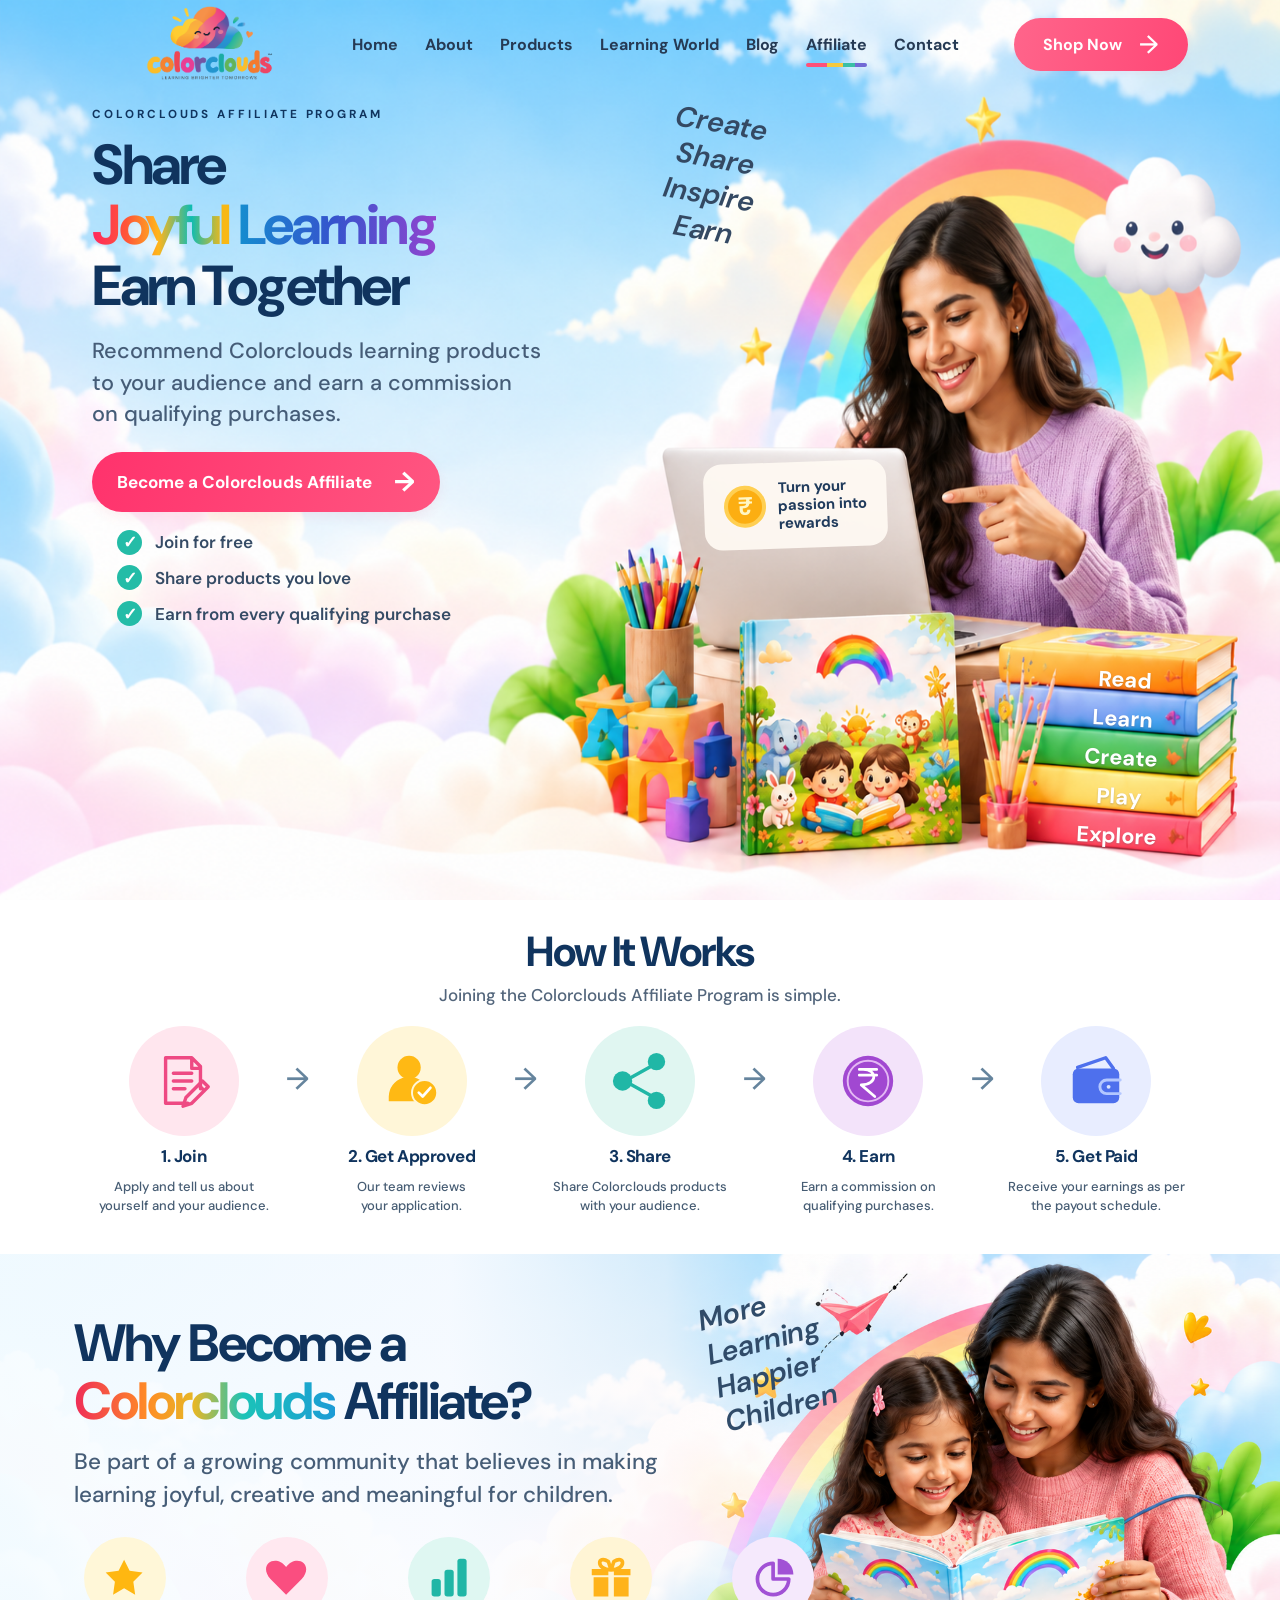
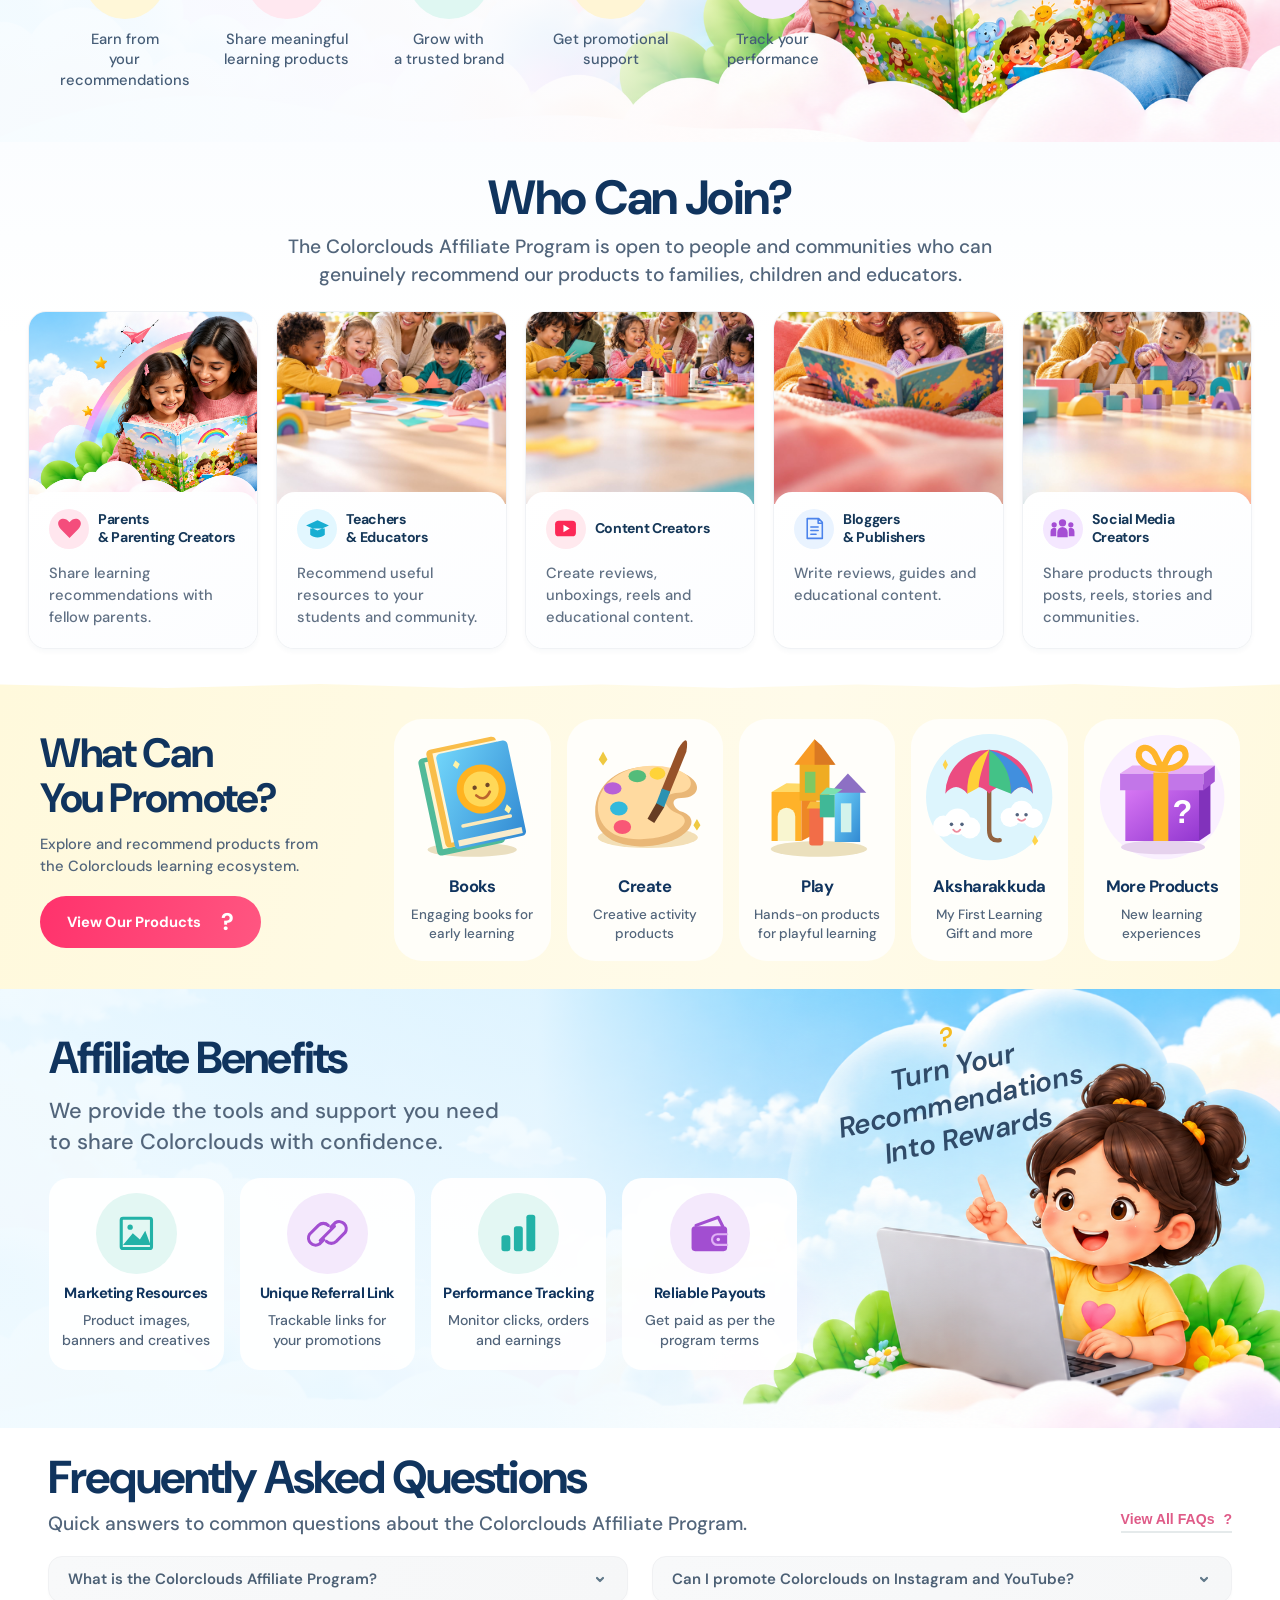
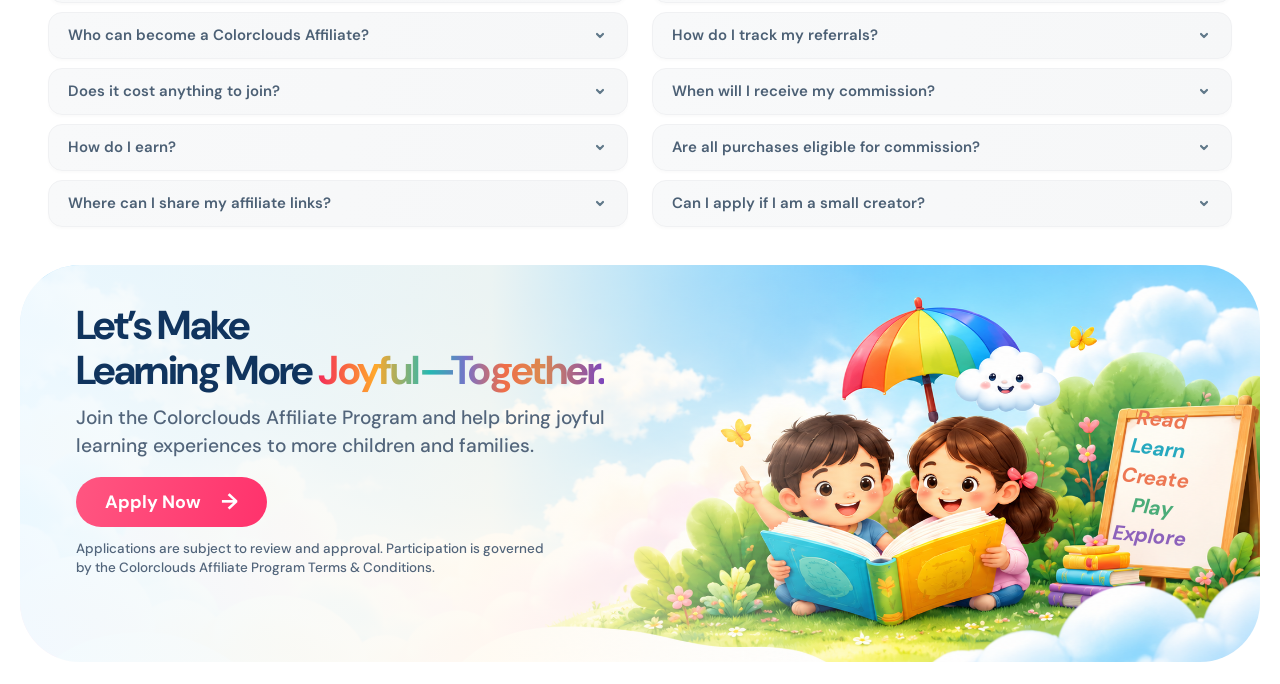
==== affiliate-program/index.html @ 8017cfa6 "Fix navigation links to use relative paths for consistency" ====
﻿<!DOCTYPE html>
<html lang="en">
<head>
  <meta charset="UTF-8">
  <meta name="viewport" content="width=device-width, initial-scale=1">
  <title>Affiliate Program — Colorclouds</title>
  <link rel="preconnect" href="https://fonts.googleapis.com">
  <link rel="preconnect" href="https://fonts.gstatic.com" crossorigin>
  <link href="https://fonts.googleapis.com/css2?family=DM+Sans:wght@500;600;700&display=swap" rel="stylesheet">
  <link rel="stylesheet" href="styles.css">
</head>
<body>
  <header class="site-header">
    <div class="header-inner">
      <a class="brand" href="../index.html" aria-label="Colorclouds home"><img src="../assets/colorclouds-logo.png" alt="Colorclouds" width="120" height="78"></a>
      <button class="menu-toggle" aria-label="Open navigation" aria-controls="main-navigation" aria-expanded="false"><span></span><span></span><span></span></button>
      <nav id="main-navigation" class="navigation" aria-label="Main navigation">
        <a href="../index.html">Home</a>
        <a href="#about">About</a>
        <a href="https://shop.colorclouds.in/">Products</a>
        <a href="#learning-world">Learning World</a>
        <a href="#faqs">Blog</a>
        <a class="active" href="https://shop.colorclouds.in/affiliate-form/">Affiliate</a>
        <button class="contact-trigger" type="button" aria-haspopup="dialog" aria-controls="contact-dialog">Contact</button>
      </nav>
      <div class="header-actions">
        <a class="shop-button" href="https://shop.colorclouds.in/">Shop Now <span aria-hidden="true">→</span></a>
      </div>
    </div>
  </header>
  <main>
    <section class="affiliate-hero" aria-labelledby="hero-title">
      <div class="hero-inner">
        <div class="hero-copy">
          <p class="hero-eyebrow">COLORCLOUDS AFFILIATE PROGRAM</p>
          <h1 id="hero-title">Share<br><span class="joyful-word">Joyful</span> <span class="learning-word">Learning</span><br>Earn Together</h1>
          <p class="hero-description">Recommend Colorclouds learning products<br class="hero-break"> to your audience and earn a commission<br class="hero-break"> on qualifying purchases.</p>
          <a class="affiliate-button" href="https://shop.colorclouds.in/affiliate-form/">Become a Colorclouds Affiliate <span aria-hidden="true">→</span></a>
          <ul class="hero-checks"><li>Join for free</li><li>Share products you love</li><li>Earn from every qualifying purchase</li></ul>
        </div>
        <p class="hero-motto" aria-hidden="true">Create<br>Share<br>Inspire<br>Earn</p>
        <div class="hero-reward" aria-hidden="true"><span class="reward-coin">₹</span><span>Turn your<br>passion into<br><strong>rewards</strong></span></div>
        <div class="hero-book-labels" aria-hidden="true"><span>Read</span><span>Learn</span><span>Create</span><span>Play</span><span>Explore</span></div>
      </div>
    </section>
    <section class="how-it-works" aria-labelledby="how-title">
      <div class="how-container">
        <h2 id="how-title">How It Works</h2>
        <p class="how-subtitle">Joining the Colorclouds Affiliate Program is simple.</p>
        <ol class="how-steps">
          <li class="how-step join-step">
            <div class="step-icon"><svg viewBox="0 0 64 64" aria-hidden="true"><path d="M13 8h27l9 9v23M13 8v47h23M40 8v11h9M21 24h19M21 32h19M21 40h12"/><path d="m34 49 17-17 6 6-17 17-9 3zM47 36l6 6"/></svg></div>
            <h3>1. Join</h3><p>Apply and tell us about<br>yourself and your audience.</p>
          </li>
          <li class="how-step approve-step">
            <div class="step-icon"><svg viewBox="0 0 64 64" aria-hidden="true"><circle class="solid-icon" cx="29" cy="18" r="12"/><path class="solid-icon" d="M8 53v-5a21 21 0 0 1 37-13l-6 18z"/><circle class="solid-icon approval-badge" cx="45" cy="44" r="13"/><path class="white-stroke" d="m39 44 4 4 8-9"/></svg></div>
            <h3>2. Get Approved</h3><p>Our team reviews<br>your application.</p>
          </li>
          <li class="how-step share-step">
            <div class="step-icon"><svg viewBox="0 0 64 64" aria-hidden="true"><path d="m20 30 25-14M20 34l25 14"/><circle class="solid-icon" cx="14" cy="32" r="10"/><circle class="solid-icon" cx="49" cy="12" r="9"/><circle class="solid-icon" cx="49" cy="52" r="9"/></svg></div>
            <h3>3. Share</h3><p>Share Colorclouds products<br>with your audience.</p>
          </li>
          <li class="how-step earn-step">
            <div class="step-icon"><svg viewBox="0 0 64 64" aria-hidden="true"><circle class="solid-icon" cx="32" cy="32" r="26"/><circle class="coin-ring" cx="32" cy="32" r="21"/><path class="white-stroke" d="M23 20h18M23 26h18M27 20c15 0 15 16-2 16l14 12"/></svg></div>
            <h3>4. Earn</h3><p>Earn a commission on<br>qualifying purchases.</p>
          </li>
          <li class="how-step paid-step">
            <div class="step-icon"><svg viewBox="0 0 64 64" aria-hidden="true"><path d="m13 18 29-10 8 11"/><rect class="solid-icon" x="8" y="19" width="48" height="36" rx="6"/><path class="wallet-pocket" d="M57 31H43a7 7 0 0 0 0 14h14"/><circle class="wallet-dot" cx="45" cy="38" r="2"/></svg></div>
            <h3>5. Get Paid</h3><p>Receive your earnings as per<br>the payout schedule.</p>
          </li>
        </ol>
      </div>
    </section>
    <section class="why-affiliate" id="about" aria-labelledby="why-title">
      <div class="why-inner">
        <div class="why-copy">
          <h2 id="why-title">Why Become a<br><span class="colorclouds-word">Colorclouds</span> Affiliate?</h2>
          <p class="why-description">Be part of a growing community that believes in making<br class="why-break"> learning joyful, creative and meaningful for children.</p>
          <ul class="why-benefits">
            <li><span class="why-icon why-star"><svg viewBox="0 0 48 48" aria-hidden="true"><path d="m24 4 6 12 14 2-10 10 2 14-12-7-12 7 2-14L4 18l14-2z"/></svg></span><p>Earn from<br>your recommendations</p></li>
            <li><span class="why-icon why-heart"><svg viewBox="0 0 48 48" aria-hidden="true"><path d="M24 42 7 25C-7 9 13-3 24 12 35-3 55 9 41 25z"/></svg></span><p>Share meaningful<br>learning products</p></li>
            <li><span class="why-icon why-chart"><svg viewBox="0 0 48 48" aria-hidden="true"><rect x="5" y="25" width="10" height="19" rx="3"/><rect x="19" y="15" width="10" height="29" rx="3"/><rect x="33" y="3" width="10" height="41" rx="3"/></svg></span><p>Grow with<br>a trusted brand</p></li>
            <li><span class="why-icon why-gift"><svg viewBox="0 0 48 48" aria-hidden="true"><path d="M5 23h16v21H5zm22 0h16v21H27zM3 14h18v7H3zm24 0h18v7H27z"/><path class="gift-ribbon" d="M24 15C7 15 9-2 21 6l3 9c17 0 15-17 3-9z"/></svg></span><p>Get promotional<br>support</p></li>
            <li><span class="why-icon why-track"><svg viewBox="0 0 48 48" aria-hidden="true"><path class="chart-outline" d="M24 8a17 17 0 1 0 17 17H24z"/><path d="M29 3v17h17A17 17 0 0 0 29 3z"/></svg></span><p>Track your<br>performance</p></li>
          </ul>
        </div>
        <p class="why-motto" aria-hidden="true">More<br>Learning<br>Happier<br>Children</p>
      </div>
    </section>
    <section class="join-audience" aria-labelledby="join-title">
      <div class="join-container">
        <h2 id="join-title">Who Can Join?</h2>
        <p class="join-intro">The Colorclouds Affiliate Program is open to people and communities who can<br class="join-break"> genuinely recommend our products to families, children and educators.</p>
        <div class="join-cards">
          <article class="join-card parents">
            <img class="join-photo" src="assets/Mother and Daughter Reading Among Clouds.png" alt="A mother and daughter reading together" loading="lazy">
            <div class="join-card-body"><h3><span class="join-icon"><svg viewBox="0 0 48 48" aria-hidden="true"><path d="M24 42 7 25C-7 9 13-3 24 12 35-3 55 9 41 25z"/></svg></span><span>Parents<br>&amp; Parenting Creators</span></h3><p>Share learning recommendations with fellow parents.</p></div>
          </article>
          <article class="join-card teachers">
            <img class="join-photo" src="../assets/partner-schools.jpg" alt="Educators supporting children?s learning" loading="lazy">
            <div class="join-card-body"><h3><span class="join-icon"><svg viewBox="0 0 48 48" aria-hidden="true"><path d="m2 18 22-10 22 10-22 10zM10 24v12c8 7 20 7 28 0V24M44 20v16"/></svg></span><span>Teachers<br>&amp; Educators</span></h3><p>Recommend useful resources to your students and community.</p></div>
          </article>
          <article class="join-card creators">
            <img class="join-photo" src="../assets/partner-community.jpg" alt="People creating and sharing learning experiences" loading="lazy">
            <div class="join-card-body"><h3><span class="join-icon"><svg viewBox="0 0 48 48" aria-hidden="true"><rect x="4" y="9" width="40" height="30" rx="7"/><path class="icon-white" d="m20 17 12 7-12 7z"/></svg></span><span>Content Creators</span></h3><p>Create reviews, unboxings, reels and educational content.</p></div>
          </article>
          <article class="join-card bloggers">
            <img class="join-photo" src="../assets/partner-publishers.jpg" alt="Publishing and learning resources" loading="lazy">
            <div class="join-card-body"><h3><span class="join-icon"><svg viewBox="0 0 48 48" aria-hidden="true"><path class="icon-outline" d="M10 5h22l7 7v31H10zM31 5v9h8M17 21h14M17 28h14M17 35h10"/></svg></span><span>Bloggers<br>&amp; Publishers</span></h3><p>Write reviews, guides and educational content.</p></div>
          </article>
          <article class="join-card social">
            <img class="join-photo" src="../assets/partner-education.jpg" alt="An education community sharing ideas" loading="lazy">
            <div class="join-card-body"><h3><span class="join-icon"><svg viewBox="0 0 48 48" aria-hidden="true"><circle cx="24" cy="13" r="7"/><circle cx="8" cy="17" r="5"/><circle cx="40" cy="17" r="5"/><path d="M14 41V31a10 10 0 0 1 20 0v10zM1 39v-9a7 7 0 0 1 11-6v15zM36 39V24a7 7 0 0 1 11 6v9z"/></svg></span><span>Social Media<br>Creators</span></h3><p>Share products through posts, reels, stories and communities.</p></div>
          </article>
        </div>
      </div>
    </section>
    <section class="promote-products" id="learning-world" aria-labelledby="promote-title"><div class="promote-inner"><div class="promote-copy"><h2 id="promote-title">What Can<br>You Promote?</h2><p>Explore and recommend products from<br class="promote-break"> the Colorclouds learning ecosystem.</p><a class="promote-button" href="https://shop.colorclouds.in/">View Our Products <span aria-hidden="true">?</span></a></div><div class="promote-cards"><a class="promote-card" href="https://shop.colorclouds.in/"><div class="product-illustration"><svg viewBox="0 0 160 160" aria-hidden="true"><defs><linearGradient id="product-1-blue" x2="1" y2="1"><stop stop-color="#71d5fa"/><stop offset="1" stop-color="#3189d2"/></linearGradient><linearGradient id="product-1-purple" x2="1" y2="1"><stop stop-color="#d878f4"/><stop offset="1" stop-color="#9237d0"/></linearGradient></defs><ellipse cx="80" cy="140" rx="51" ry="8" fill="#eadfc0"/><g transform="rotate(-12 80 80)"><rect x="28" y="25" width="79" height="113" rx="5" fill="#51ba99"/><path d="M35 30h72v101H35z" fill="#fff4d1"/><rect x="39" y="17" width="81" height="114" rx="5" fill="#f9bd49"/><path d="M46 22h74v104H46z" fill="#fff6d8"/><rect x="49" y="24" width="83" height="111" rx="5" fill="url(#product-1-blue)"/><path d="M54 125h74v7H54z" fill="#f8eccd"/><circle cx="92" cy="73" r="28" fill="#ffb320"/><circle cx="92" cy="73" r="20" fill="#ffd858"/><circle cx="85" cy="70" r="2.5" fill="#6f4828"/><circle cx="100" cy="70" r="2.5" fill="#6f4828"/><path d="M85 79q8 10 16-1" fill="none" stroke="#bc652d" stroke-width="3" stroke-linecap="round"/><path d="m66 40 4-5 4 5-4 5zM113 102l4-6 4 6-4 5z" fill="#fff3a7"/><path d="M63 110h55" stroke="#fbeabb" stroke-width="4" stroke-linecap="round"/></g></svg></div><h3>Books</h3><p>Engaging books for<br>early learning</p></a><a class="promote-card" href="https://shop.colorclouds.in/"><div class="product-illustration"><svg viewBox="0 0 160 160" aria-hidden="true"><defs><linearGradient id="product-2-blue" x2="1" y2="1"><stop stop-color="#71d5fa"/><stop offset="1" stop-color="#3189d2"/></linearGradient><linearGradient id="product-2-purple" x2="1" y2="1"><stop stop-color="#d878f4"/><stop offset="1" stop-color="#9237d0"/></linearGradient></defs><ellipse cx="83" cy="126" rx="57" ry="12" fill="#f3dfb6"/><path d="M23 97C23 55 67 36 113 49c35 9 32 32 8 32-15 0-8 14 2 16 28 12-8 42-52 39-30-2-48-15-48-39z" fill="#e9b777"/><path d="M26 91c1-33 42-55 85-44 28 7 26 27 7 28-22 1-18 17 0 24 20 9-4 28-43 29-32 1-49-15-49-37z" fill="#ffdaa0"/><ellipse cx="50" cy="93" rx="10" ry="8" fill="#32b9dc"/><ellipse cx="54" cy="114" rx="10" ry="8" fill="#f95776"/><ellipse cx="43" cy="70" rx="10" ry="7" fill="#b860d7"/><ellipse cx="71" cy="56" rx="10" ry="7" fill="#54bc7a"/><ellipse cx="94" cy="53" rx="9" ry="7" fill="#ffd339"/><g transform="rotate(21 109 61)"><path d="M104 24q5-24 10 0l-1 53h-10z" fill="#975229"/><path d="M103 73h10v19h-10z" fill="#2c92b2"/><path d="m103 91 10 1-4 21-9-2z" fill="#663c23"/></g><path d="m27 37 5-9 5 9-5 7zM135 112l4-7 4 7-4 6z" fill="#efc941"/></svg></div><h3>Create</h3><p>Creative activity<br>products</p></a><a class="promote-card" href="https://shop.colorclouds.in/"><div class="product-illustration"><svg viewBox="0 0 160 160" aria-hidden="true"><defs><linearGradient id="product-3-blue" x2="1" y2="1"><stop stop-color="#71d5fa"/><stop offset="1" stop-color="#3189d2"/></linearGradient><linearGradient id="product-3-purple" x2="1" y2="1"><stop stop-color="#d878f4"/><stop offset="1" stop-color="#9237d0"/></linearGradient></defs><ellipse cx="82" cy="139" rx="55" ry="9" fill="#ebe0bd"/><path d="M28 74h34v56H28z" fill="#ffb229"/><path d="m28 74 17-10 34 1-17 9z" fill="#ffd967"/><path d="M62 74 79 65v56l-17 9z" fill="#ee8726"/><path d="M35 130v-28a10 10 0 0 1 20 0v28z" fill="#f9f6d0"/><path d="M60 42h34v42H60z" fill="#efac23"/><path d="m54 43 23-29 23 29z" fill="#f89b25"/><path d="m77 14 8 7 16 22H77z" fill="#da7922"/><path d="M66 51h12v24H66z" fill="#7fc862"/><path d="M100 73h29v58h-29z" fill="url(#product-3-blue)"/><path d="m95 75 20-22 21 22z" fill="#8d70c4"/><path d="M107 87h12v33h-12z" fill="#d3f3ec"/><rect x="71" y="92" width="16" height="43" rx="3" fill="#f26d48"/><path d="M68 93h22l-4-8H72z" fill="#f8ba38"/><path d="M83 77h17v26H83z" fill="#40b897"/><path d="m83 77 8-8 18 2-9 6z" fill="#7be0af"/></svg></div><h3>Play</h3><p>Hands-on products<br>for playful learning</p></a><a class="promote-card" href="https://shop.colorclouds.in/"><div class="product-illustration"><svg viewBox="0 0 160 160" aria-hidden="true"><defs><linearGradient id="product-4-blue" x2="1" y2="1"><stop stop-color="#71d5fa"/><stop offset="1" stop-color="#3189d2"/></linearGradient><linearGradient id="product-4-purple" x2="1" y2="1"><stop stop-color="#d878f4"/><stop offset="1" stop-color="#9237d0"/></linearGradient></defs><circle cx="80" cy="80" r="72" fill="#ddf5fd"/><path d="M80 37v80q0 14 12 12" fill="none" stroke="#926340" stroke-width="5" stroke-linecap="round"/><path d="M30 76a50 50 0 0 1 100 0q-13-15-25 0-12-15-25 0-13-15-25 0-13-15-25 0z" fill="#eb4c81"/><path d="M55 76q-1-35 25-50-12 30-12 43z" fill="#ffcf38"/><path d="M80 26q25 15 25 50L80 66z" fill="#43c287"/><path d="M105 76q0-32-25-50 38 11 50 50-13-15-25 0z" fill="#418fde"/><g fill="#fff"><circle cx="44" cy="108" r="15"/><circle cx="28" cy="113" r="12"/><circle cx="58" cy="115" r="12"/><circle cx="117" cy="97" r="13"/><circle cx="104" cy="103" r="11"/><circle cx="130" cy="104" r="11"/></g><g fill="#52637e"><circle cx="37" cy="111" r="2"/><circle cx="49" cy="111" r="2"/><circle cx="112" cy="100" r="2"/><circle cx="122" cy="100" r="2"/></g><path d="M39 117q4 5 8 0M113 105q4 4 8 0" fill="none" stroke="#ed8b9d" stroke-width="2" stroke-linecap="round"/><path d="m27 43 3-6 3 6-3 6zM129 130l3-7 4 7-4 5z" fill="#ffd44a"/></svg></div><h3>Aksharakkuda</h3><p>My First Learning<br>Gift and more</p></a><a class="promote-card" href="https://shop.colorclouds.in/"><div class="product-illustration"><svg viewBox="0 0 160 160" aria-hidden="true"><defs><linearGradient id="product-5-blue" x2="1" y2="1"><stop stop-color="#71d5fa"/><stop offset="1" stop-color="#3189d2"/></linearGradient><linearGradient id="product-5-purple" x2="1" y2="1"><stop stop-color="#d878f4"/><stop offset="1" stop-color="#9237d0"/></linearGradient></defs><circle cx="80" cy="80" r="71" fill="#faf0ff"/><ellipse cx="81" cy="137" rx="48" ry="8" fill="#e6d2ed"/><path d="M38 69h84v61H38z" fill="url(#product-5-purple)"/><path d="m122 69 13-9v61l-13 9z" fill="#8132bb"/><path d="M32 53h95v19H32z" fill="#c276e8"/><path d="m32 53 14-9h94l-13 9z" fill="#e6adf5"/><path d="m127 53 13-9v18l-13 10z" fill="#a453d4"/><path d="M70 52h17v78H70z" fill="#ffb529"/><path d="m70 52 14-8h17l-14 8z" fill="#ffe17b"/><path d="M80 48C38 47 54 9 71 30l9 18c42-1 26-39 9-18z" fill="none" stroke="#ffb52a" stroke-width="7" stroke-linejoin="round"/><text x="103" y="110" text-anchor="middle" fill="#fff" font-size="37" font-family="Arial" font-weight="700">?</text></svg></div><h3>More Products</h3><p>New learning<br>experiences</p></a></div></div></section>
    <section class="affiliate-support" aria-labelledby="support-title"><div class="support-inner"><div class="support-copy"><h2 id="support-title">Affiliate Benefits</h2><p class="support-description">We provide the tools and support you need<br class="support-break"> to share Colorclouds with confidence.</p><div class="support-cards"><article class="support-card resources"><span class="support-icon"><svg viewBox="0 0 48 48" aria-hidden="true"><rect x="7" y="7" width="34" height="34" rx="2"/><circle cx="17" cy="17" r="3" class="benefit-fill"/><path class="benefit-fill" d="m9 37 11-13 8 7 6-10 6 16z"/></svg></span><h3>Marketing Resources</h3><p>Product images,<br>banners and creatives</p></article><article class="support-card referral"><span class="support-icon"><svg viewBox="0 0 48 48" aria-hidden="true"><path d="m20 31-5 5a8 8 0 0 1-11-11l10-10a8 8 0 0 1 11 0M28 17l5-5a8 8 0 0 1 11 11L34 33a8 8 0 0 1-11 0M16 32l16-16"/></svg></span><h3>Unique Referral Link</h3><p>Trackable links for<br>your promotions</p></article><article class="support-card tracking"><span class="support-icon"><svg viewBox="0 0 48 48" aria-hidden="true"><rect class="benefit-fill" x="5" y="26" width="10" height="18" rx="3"/><rect class="benefit-fill" x="19" y="16" width="10" height="28" rx="3"/><rect class="benefit-fill" x="33" y="3" width="10" height="41" rx="3"/></svg></span><h3>Performance Tracking</h3><p>Monitor clicks, orders<br>and earnings</p></article><article class="support-card payouts"><span class="support-icon"><svg viewBox="0 0 48 48" aria-hidden="true"><path d="m9 15 25-9 5 10"/><rect class="benefit-fill" x="4" y="16" width="40" height="28" rx="4"/><path class="benefit-pocket" d="M44 25H33a6 6 0 0 0 0 12h11"/><circle class="benefit-dot" cx="34" cy="31" r="2"/></svg></span><h3>Reliable Payouts</h3><p>Get paid as per the<br>program terms</p></article></div></div><p class="support-motto" aria-hidden="true"><span>?</span>Turn Your<br>Recommendations<br>Into Rewards</p></div></section>
    <section class="affiliate-faq-section" id="faqs" aria-labelledby="faq-title"><div class="affiliate-faq-container"><div class="affiliate-faq-heading"><div><h2 id="faq-title">Frequently Asked Questions</h2><p>Quick answers to common questions about the Colorclouds Affiliate Program.</p></div><button class="faq-expand-button" type="button" aria-controls="faq-answers" aria-expanded="false">View All FAQs <span aria-hidden="true">?</span></button></div><div class="affiliate-faq-columns" id="faq-answers"><div class="affiliate-faq-column"><details class="affiliate-faq-item"><summary>What is the Colorclouds Affiliate Program?<svg viewBox="0 0 16 16" aria-hidden="true"><path d="m5 6 3 3 3-3"/></svg></summary><p>Recommend Colorclouds learning products to your audience and earn commission on qualifying purchases made through your approved referral link.</p></details><details class="affiliate-faq-item"><summary>Who can become a Colorclouds Affiliate?<svg viewBox="0 0 16 16" aria-hidden="true"><path d="m5 6 3 3 3-3"/></svg></summary><p>Parents, educators, content creators, bloggers, publishers and community builders are welcome to apply. Applications are subject to review and approval.</p></details><details class="affiliate-faq-item"><summary>Does it cost anything to join?<svg viewBox="0 0 16 16" aria-hidden="true"><path d="m5 6 3 3 3-3"/></svg></summary><p>There is no application fee. Our team will share the program terms and next steps before you join.</p></details><details class="affiliate-faq-item"><summary>How do I earn?<svg viewBox="0 0 16 16" aria-hidden="true"><path d="m5 6 3 3 3-3"/></svg></summary><p>Once approved, share your unique affiliate link. Qualifying purchases attributed to your link earn commission according to the program terms.</p></details><details class="affiliate-faq-item"><summary>Where can I share my affiliate links?<svg viewBox="0 0 16 16" aria-hidden="true"><path d="m5 6 3 3 3-3"/></svg></summary><p>Share links on your website, blog, social channels or with your community, following the program guidelines and clearly disclosing your affiliate relationship.</p></details></div><div class="affiliate-faq-column"><details class="affiliate-faq-item"><summary>Can I promote Colorclouds on Instagram and YouTube?<svg viewBox="0 0 16 16" aria-hidden="true"><path d="m5 6 3 3 3-3"/></svg></summary><p>Yes. Include your social profiles in your application and tell us how you plan to recommend Colorclouds products.</p></details><details class="affiliate-faq-item"><summary>How do I track my referrals?<svg viewBox="0 0 16 16" aria-hidden="true"><path d="m5 6 3 3 3-3"/></svg></summary><p>Referral tracking and reporting details will be shared with you when your application is approved.</p></details><details class="affiliate-faq-item"><summary>When will I receive my commission?<svg viewBox="0 0 16 16" aria-hidden="true"><path d="m5 6 3 3 3-3"/></svg></summary><p>The commission rate, payout schedule and payment method will be explained in the program terms before you join.</p></details><details class="affiliate-faq-item"><summary>Are all purchases eligible for commission?<svg viewBox="0 0 16 16" aria-hidden="true"><path d="m5 6 3 3 3-3"/></svg></summary><p>Commission eligibility follows the program terms. Returns, cancellations and other exclusions may affect the commission earned.</p></details><details class="affiliate-faq-item"><summary>Can I apply if I am a small creator?<svg viewBox="0 0 16 16" aria-hidden="true"><path d="m5 6 3 3 3-3"/></svg></summary><p>Yes. Tell us about your audience and your ideas for sharing Colorclouds. Every application is reviewed individually.</p></details></div></div></div></section>
    <section class="affiliate-closing" aria-labelledby="closing-title">
      <div class="closing-panel">
        <div class="closing-copy">
          <h2 id="closing-title">Let’s Make<br>Learning More <span class="closing-rainbow">Joyful—Together.</span></h2>
          <p class="closing-description">Join the Colorclouds Affiliate Program and help bring joyful<br class="closing-break"> learning experiences to more children and families.</p>
          <a class="closing-button" href="https://shop.colorclouds.in/affiliate-form/">Apply Now <span aria-hidden="true">→</span></a>
          <p class="closing-terms">Applications are subject to review and approval. Participation is governed<br class="closing-break"> by the Colorclouds Affiliate Program Terms &amp; Conditions.</p>
        </div>
        <div class="closing-board" aria-hidden="true"><span>Read</span><span>Learn</span><span>Create</span><span>Play</span><span>Explore</span></div>
      </div>
    </section>
  </main>
  <dialog class="contact-dialog" id="contact-dialog" aria-labelledby="contact-title">
    <button class="contact-close" type="button" aria-label="Close contact form">×</button>
    <h2 id="contact-title">Let’s connect</h2>
    <p class="contact-intro">Have a question about Colorclouds? Tell us a little about it.</p>
    <form id="contact-form">
      <label for="contact-name">Your name<input id="contact-name" name="name" autocomplete="name" required maxlength="100" placeholder="Your full name"></label>
      <label for="contact-email">Email address<input id="contact-email" name="email" type="email" autocomplete="email" required placeholder="you@example.com"></label>
      <label for="contact-message">Your message<textarea id="contact-message" name="message" rows="4" required maxlength="3000" placeholder="How can we help?"></textarea></label>
      <button class="contact-submit" type="submit">Prepare email <span aria-hidden="true">→</span></button>
      <p class="contact-status" id="contact-status" role="status">Opens your email app with your message ready to send.</p>
      <a class="contact-email" href="mailto:hello.colorcloudslearning@gmail.com">hello.colorcloudslearning@gmail.com</a>
    </form>
  </dialog>
  <script src="script.js"></script>
</body>
</html>
---- affiliate-program/styles.css ----
﻿:root{color-scheme:light;--ink:#263a54;--pink:#ff4f7e}*{box-sizing:border-box}body{margin:0;background:#fff;font-family:'DM Sans',Arial,sans-serif}a{text-decoration:none;color:inherit}.site-header{background:linear-gradient(105deg,#e4f8ff 0%,#eefbff 42%,#f4fcff 72%,#f8f5e9 100%)}.header-inner{max-width:1104px;min-height:86px;margin:0 auto;padding:0 56px 0 60px;display:flex;align-items:center;gap:0}.brand{display:flex;align-items:center;flex:0 0 120px;margin-right:auto}.brand img{display:block;width:120px;height:78px;object-fit:contain}.navigation{display:flex;align-items:center;gap:20px;padding-top:1px;white-space:nowrap}.navigation a{position:relative;display:block;font-size:12px;line-height:22px;font-weight:700;color:var(--ink);padding:6px 0}.navigation a:hover{color:#ef4478}.navigation a.active:after{content:'';position:absolute;left:0;right:0;bottom:0;height:3px;background:linear-gradient(90deg,#ff5079 0 35%,#f7c93e 35% 60%,#39bfa5 60% 80%,#7169d5 80%);border-radius:3px}.header-actions{display:flex;align-items:center;gap:23px;margin-left:65px}.icon-link{display:flex;align-items:center;justify-content:center;width:23px;height:30px}.search-link svg{width:21px;height:21px;fill:none;stroke:#53677e;stroke-width:2.4;stroke-linecap:round}.bag-link svg{width:23px;height:26px}.bag-body{fill:#ff657e;stroke:#e84d66;stroke-width:1.5;stroke-linejoin:round}.bag-handle{fill:none;stroke:#d14769;stroke-width:2;stroke-linecap:round}.shop-button{display:flex;align-items:center;justify-content:center;gap:13px;width:136px;height:41px;border-radius:25px;background:linear-gradient(105deg,#ff658b,#ff4776);color:#fff;font-size:12px;font-weight:700;white-space:nowrap;box-shadow:0 2px 6px #ff658b10}.shop-button span{font-size:19px;font-weight:500;line-height:1}.shop-button:hover{background:#ef3e70}.menu-toggle{display:none}a:focus-visible,button:focus-visible{outline:3px solid #7647cf;outline-offset:5px}@media(min-width:1105px){.header-inner{max-width:1320px}.navigation{gap:24px}.header-actions{margin-left:70px}}@media(max-width:1000px){.header-inner{padding:0 28px}.brand{flex-basis:105px}.brand img{width:105px}.navigation{gap:14px}.navigation a{font-size:11px}.header-actions{gap:16px;margin-left:30px}.shop-button{width:115px}}@media(max-width:800px){.header-inner{min-height:82px;padding:0 20px;position:relative}.brand{margin-right:auto}.brand img{height:74px}.menu-toggle{display:flex;flex-direction:column;justify-content:center;gap:5px;width:36px;height:36px;padding:7px;border:0;background:transparent;cursor:pointer;order:3;margin-left:15px}.menu-toggle span{width:22px;height:2px;border-radius:2px;background:var(--ink)}.navigation{display:none;position:absolute;top:82px;left:16px;right:16px;z-index:10;padding:16px 22px;background:#f1fbff;border:1px solid #dfeef3;border-radius:16px;box-shadow:0 15px 30px #263a5412;flex-direction:column;align-items:stretch;gap:4px}.navigation.open{display:flex}.navigation a{font-size:14px;padding:9px 0}.navigation a.active:after{right:auto;width:50px}.header-actions{margin-left:16px;gap:15px}.shop-button{width:115px;height:39px}}@media(max-width:420px){.header-inner{padding:0 13px}.brand{flex-basis:95px}.brand img{width:95px}.header-actions{gap:10px;margin-left:8px}.shop-button{width:96px;font-size:11px;gap:7px}.icon-link{width:20px}.menu-toggle{margin-left:8px;width:30px}.search-link{display:none}}@media(prefers-reduced-motion:reduce){*{scroll-behavior:auto!important}}

/* Larger header elements, with room for navigation at each screen size. */
.header-inner {
  max-width: 1500px;
  min-height: 116px;
  padding-inline: 40px;
}
.brand { flex-basis: 190px; }
.brand img { width: 190px; height: 104px; }
.navigation { gap: 27px; }
.navigation a { font-size: 16px; line-height: 26px; padding-block: 9px; }
.navigation a.active::after { height: 4px; }
.header-actions { gap: 27px; margin-left: 55px; }
.icon-link { width: 30px; height: 38px; }
.search-link svg { width: 27px; height: 27px; }
.bag-link svg { width: 29px; height: 33px; }
.shop-button { width: 174px; height: 53px; border-radius: 30px; font-size: 16px; gap: 17px; }
.shop-button span { font-size: 25px; }
@media (min-width: 801px) and (max-width: 1200px) {
  .header-inner { padding-inline: 24px; min-height: 104px; }
  .brand { flex-basis: 150px; }
  .brand img { width: 150px; height: 92px; }
  .navigation { gap: 16px; }
  .navigation a { font-size: 13px; }
  .header-actions { margin-left: 25px; gap: 16px; }
  .shop-button { width: 132px; height: 46px; font-size: 14px; }
}
@media (min-width: 801px) and (max-width: 960px) {
  .header-inner { padding-inline: 18px; }
  .brand { flex-basis: 120px; }
  .brand img { width: 120px; }
  .navigation { gap: 12px; }
  .navigation a { font-size: 12px; }
  .header-actions { margin-left: 18px; gap: 12px; }
  .shop-button { width: 115px; font-size: 13px; gap: 9px; }
}
@media (max-width: 800px) {
  .header-inner { padding-inline: 20px; min-height: 100px; }
  .brand { flex-basis: 145px; }
  .brand img { width: 145px; height: 92px; }
  .navigation { top: 100px; gap: 4px; }
  .navigation a { font-size: 16px; }
  .header-actions { margin-left: 16px; gap: 16px; }
  .shop-button { width: 130px; height: 46px; font-size: 14px; gap: 12px; }
  .menu-toggle { width: 40px; height: 40px; }
  .menu-toggle span { width: 26px; }
}
@media (max-width: 480px) {
  .header-inner { padding-inline: 12px; }
  .brand { flex-basis: 120px; }
  .brand img { width: 120px; }
  .header-actions { margin-left: 8px; gap: 10px; }
  .search-link { display: none; }
  .shop-button { width: 110px; font-size: 13px; gap: 8px; }
  .menu-toggle { margin-left: 6px; width: 34px; padding: 4px; }
}
@media (max-width: 360px) {
  .brand { flex-basis: 100px; }
  .brand img { width: 100px; }
  .header-actions { gap: 7px; }
  .shop-button { width: 98px; font-size: 12px; }
}

/* Give the logo more prominence without changing navigation sizing. */
.brand { flex-basis: 280px; }
.brand img { width: 280px; height: 140px; }
.header-inner { min-height: 152px; }
@media (min-width: 961px) and (max-width: 1200px) {
  .brand { flex-basis: 180px; }
  .brand img { width: 180px; height: 104px; }
  .header-inner { min-height: 116px; }
}
@media (min-width: 801px) and (max-width: 960px) {
  .brand { flex-basis: 140px; }
  .brand img { width: 140px; height: 104px; }
  .header-inner { min-height: 116px; }
}
@media (max-width: 800px) {
  .brand { flex-basis: 170px; }
  .brand img { width: 170px; height: 104px; }
  .header-inner { min-height: 112px; }
  .navigation { top: 112px; }
}
@media (max-width: 480px) {
  .brand { flex-basis: 140px; }
  .brand img { width: 140px; }
}
@media (max-width: 360px) {
  .brand { flex-basis: 115px; }
  .brand img { width: 115px; }
}

/* Crop the asset's empty margins inside the logo link. */
.brand {
  position: relative;
  flex: 0 0 240px;
  width: 240px;
  height: 140px;
  overflow: hidden;
}
.brand img {
  position: absolute;
  left: 50%;
  top: 50%;
  width: 74%;
  max-width: none;
  height: auto;
  object-fit: initial;
  transform: translate(-50%, -48%);
}
@media (min-width: 961px) and (max-width: 1200px) {
  .brand { flex-basis: 175px; width: 175px; height: 104px; }
}
@media (min-width: 801px) and (max-width: 960px) {
  .brand { flex-basis: 140px; width: 140px; height: 84px; }
}
@media (max-width: 800px) {
  .brand { flex-basis: 170px; width: 170px; height: 100px; }
}
@media (max-width: 480px) {
  .brand { flex-basis: 140px; width: 140px; height: 84px; }
}
@media (max-width: 360px) {
  .brand { flex-basis: 115px; width: 115px; height: 70px; }
}

/* Affiliate hero: live content over the supplied illustration. */
.affiliate-hero {
  position: relative;
  isolation: isolate;
  overflow: hidden;
  background: #edf9ff;
}
.hero-inner {
  position: relative;
  width: min(1500px, 100%);
  min-height: 790px;
  margin-inline: auto;
  background: url('assets/Dreamy Rainbow Learning Cloudscape.png') center bottom / 100% 100% no-repeat;
}
.hero-inner::before {
  content: '';
  position: absolute;
  inset: 0;
  background: linear-gradient(90deg, #f5fcfff2 0%, #f9fcffe8 28%, #fffaf180 43%, transparent 58%);
  pointer-events: none;
}
.hero-copy {
  position: relative;
  z-index: 1;
  padding: 35px 0 75px;
  margin-left: 7.2%;
  width: 49%;
  color: #10345e;
}
.hero-eyebrow { margin: 0 0 15px; font-size: 13px; font-weight: 700; letter-spacing: .25em; }
.hero-copy h1 { margin: 0; font-size: clamp(42px, 4.5vw, 70px); font-weight: 700; line-height: 1.08; letter-spacing: -.045em; }
.joyful-word { background: linear-gradient(90deg, #ff285e 0%, #ff5538 25%, #ffb51b 48%, #0ebcb2 72%, #f8b815 95%); }
.learning-word { background: linear-gradient(90deg, #158dcf, #3554cd 48%, #9244cf); }
.joyful-word, .learning-word { background-clip: text; -webkit-background-clip: text; color: transparent; }
.hero-description { font-size: 23px; line-height: 1.45; margin: 22px 0 27px; font-weight: 500; color: #455c77; }
.affiliate-button { display: inline-flex; align-items: center; justify-content: center; gap: 22px; padding: 20px 30px; border-radius: 40px; background: linear-gradient(110deg, #ff326c, #ff5681); color: white; font-size: 18px; font-weight: 700; box-shadow: 0 5px 12px #f54a7215; }
.affiliate-button span { font-size: 27px; line-height: 1; }
.affiliate-button:hover { background: #ef346a; }
.hero-checks { list-style: none; padding: 0; margin: 25px 0 0 25px; color: #354b65; font-size: 18px; font-weight: 600; }
.hero-checks li { display: flex; align-items: center; gap: 13px; margin-top: 12px; }
.hero-checks li::before { content: '✓'; display: grid; place-items: center; flex: 0 0 25px; height: 25px; border-radius: 50%; background: #24bca7; color: white; font-size: 17px; }
.hero-motto { position: absolute; left: 52%; top: 4%; margin: 0; transform: rotate(10deg); text-align: center; color: #344963; font-size: 29px; font-style: italic; font-weight: 600; line-height: 1.25; }
.hero-reward { position: absolute; left: 55%; top: 49%; display: flex; align-items: center; gap: 12px; padding: 16px 20px; background: #fffaf3eb; border-radius: 18px; color: #203b5c; font-size: 15px; font-weight: 700; line-height: 1.2; transform: rotate(-2deg); }
.reward-coin { display: grid; place-items: center; width: 42px; height: 42px; border: 4px solid #ffcf52; border-radius: 50%; background: #fcae12; color: #fff7c5; font-size: 25px; }
.hero-book-labels { position: absolute; right: 7%; bottom: 6%; width: 11%; height: 25%; display: grid; grid-template-rows: repeat(5, 1fr); transform: rotate(3deg); text-align: center; color: white; font-weight: 700; font-size: 22px; text-shadow: 0 1px 2px #5d506050; }
@media (min-width: 761px) and (max-width: 1200px) {
  .hero-inner { min-height: 0; height: 59vw; }
  .hero-copy { padding-top: 22px; }
  .hero-copy h1 { font-size: 5.3vw; }
  .hero-eyebrow { font-size: 1.1vw; margin-bottom: 12px; }
  .hero-description { font-size: 1.8vw; margin: 17px 0 20px; }
  .affiliate-button { font-size: 1.5vw; padding: 15px 25px; }
  .hero-checks { font-size: 1.4vw; margin-top: 19px; margin-left: 20px; }
  .hero-checks li { margin-top: 10px; }
  .hero-checks li::before { flex-basis: 21px; height: 21px; font-size: 14px; }
  .hero-motto { font-size: 2.4vw; }
  .hero-reward { font-size: 1.2vw; padding: 12px; gap: 9px; }
  .reward-coin { width: 33px; height: 33px; font-size: 20px; }
  .hero-book-labels { font-size: 1.8vw; }
}
@media (max-width: 760px) {
  .hero-inner { min-height: 0; padding-bottom: 65%; background-size: 155% auto; background-position: right bottom; }
  .hero-inner::before { background: linear-gradient(180deg, #f5fcff 0%, #f5fcff 48%, #f5fcff00 70%); }
  .hero-copy { width: auto; margin: 0; padding: 35px 24px 25px; }
  .hero-copy h1 { font-size: clamp(37px, 7.5vw, 57px); }
  .hero-eyebrow { font-size: 10px; letter-spacing: .2em; }
  .hero-description { font-size: 17px; margin-block: 18px 22px; }
  .affiliate-button { font-size: 14px; padding: 16px 22px; gap: 14px; }
  .hero-checks { font-size: 14px; margin: 20px 0 0; }
  .hero-checks li { margin-top: 9px; }
  .hero-checks li::before { flex-basis: 21px; height: 21px; font-size: 14px; }
  .hero-motto, .hero-reward, .hero-book-labels { display: none; }
}
@media (max-width: 380px) { .hero-copy { padding-inline: 18px; } .hero-copy h1 { font-size: 34px; } .hero-break { display: none; } .affiliate-button { font-size: 12px; padding-inline: 18px; } }

/* One continuous, viewport-sized cloudscape behind header and hero. */
html { height: 100%; }
body {
  height: 100dvh;
  min-height: 0;
  overflow: hidden;
  display: flex;
  flex-direction: column;
  background: #edf9ff url('assets/Dreamy Rainbow Learning Cloudscape.png') center bottom / cover no-repeat;
}
.site-header { background: transparent; flex: 0 0 auto; }
.header-inner { min-height: 88px; }
.brand { height: 80px; }
main { flex: 1 1 auto; min-height: 0; }
.affiliate-hero { height: 100%; background: transparent; }
.hero-inner { width: min(1500px, 100%); height: 100%; min-height: 0; background: none; }
.hero-inner::before { display: none; }
.hero-copy {
  padding: clamp(10px, 2vh, 24px) 0 15px;
  width: 49%;
}
.hero-copy h1 { font-size: clamp(36px, min(4.5vw, 8.5dvh), 70px); }
.hero-eyebrow { font-size: clamp(9px, 1.3dvh, 13px); margin-bottom: 1.4dvh; }
.hero-description { font-size: clamp(14px, min(1.8vw, 2.8dvh), 23px); margin: 2dvh 0 2.5dvh; }
.affiliate-button { font-size: clamp(12px, 1.9dvh, 18px); padding: 1.8dvh 25px; }
.hero-checks { font-size: clamp(12px, 1.9dvh, 18px); margin-top: 2dvh; }
.hero-checks li { margin-top: 1.2dvh; }
.hero-motto { top: 1%; font-size: clamp(16px, 3.2dvh, 29px); }
.hero-reward { top: 46%; }
.hero-book-labels { bottom: 5%; }
@media (max-width: 1200px) and (min-width: 761px) {
  .header-inner { min-height: 80px; }
  .brand { height: 76px; }
  .hero-inner { height: 100%; }
  .hero-copy { padding-top: 12px; }
}
@media (max-width: 800px) {
  .header-inner { min-height: 76px; }
  .brand { height: 72px; }
  .navigation { top: 76px; }
}
@media (max-width: 760px) {
  body { background-position: 65% bottom; }
  .hero-inner { height: 100%; padding-bottom: 0; background: none; }
  .hero-copy { width: 100%; margin: 0; padding: 16px 24px; }
  .hero-copy::before {
    content: '';
    position: absolute;
    inset: 0;
    z-index: -1;
    background: linear-gradient(90deg, #f5fcfff2, #f5fcffb0 65%, transparent);
    border-radius: 0 0 25px 0;
  }
  .hero-copy h1 { font-size: clamp(32px, min(7.5vw, 7.5dvh), 54px); }
  .hero-description { font-size: clamp(13px, 2.1dvh, 17px); }
  .hero-eyebrow { font-size: 9px; }
  .hero-checks { margin-left: 0; font-size: clamp(11px, 1.8dvh, 14px); }
}
@media (max-height: 500px) {
  .header-inner { min-height: 60px; }
  .brand { height: 58px; }
  .navigation { top: 60px; }
  .hero-copy { padding-top: 5px; }
  .hero-copy h1 { font-size: 7.5dvh; }
  .hero-description { font-size: 2.8dvh; margin-block: 1.5dvh; }
  .hero-eyebrow { font-size: 2dvh; margin-bottom: 1dvh; }
  .hero-checks li::before { flex-basis: 16px; height: 16px; font-size: 11px; }
  .affiliate-button { font-size: 2.6dvh; padding-block: 1.2dvh; }
  .hero-checks { font-size: 2.6dvh; margin-top: 1.5dvh; }
}

/* Keep the entire composition visible instead of zooming the artwork. */
body { background-size: 100% 100%; background-position: center; }
.header-inner { max-width: none; width: 100%; padding-inline: 7.2%; }
.hero-inner { width: 100%; max-width: none; }
.hero-copy { margin-left: 7.2%; width: 46%; }
.hero-copy h1 { font-size: clamp(34px, min(4.4vw, 8.1dvh), 76px); }
.hero-description { font-size: clamp(14px, min(1.7vw, 2.75dvh), 24px); }
.hero-motto { left: 52%; top: 2%; }
.hero-reward { left: 55%; top: 46%; }
.hero-book-labels { right: 7%; bottom: 5%; height: 24%; font-size: clamp(14px, min(1.7vw, 2.9dvh), 25px); }
@media (min-width: 801px) and (max-width: 1200px) {
  .header-inner { padding-inline: 7.2%; }
  .brand { flex-basis: 140px; width: 140px; }
  .navigation { gap: 14px; }
  .navigation a { font-size: 12px; }
  .header-actions { margin-left: 30px; }
  .shop-button { width: 132px; height: 46px; font-size: 13px; }
}
@media (min-width: 801px) and (max-width: 960px) {
  .header-inner { padding-inline: 5%; }
  .brand { flex-basis: 120px; width: 120px; }
  .navigation { gap: 11px; }
  .header-actions { margin-left: 20px; }
  .shop-button { width: 115px; }
}
@media (max-width: 800px) { .header-inner { padding-inline: 20px; } }
@media (max-width: 760px) {
  body { background-size: auto 100%; background-position: 65% bottom; }
  .hero-copy { width: 100%; margin-left: 0; }
  .hero-copy h1 { font-size: clamp(32px, min(7.5vw, 7.5dvh), 54px); }
  .hero-description { font-size: clamp(13px, 2.1dvh, 17px); }
}

/* Preserve the first-screen hero and allow the following sections to scroll. */
body { height: auto; min-height: 100dvh; overflow: visible; display: block; background: #fff; }
.site-header { position: absolute; inset: 0 0 auto; z-index: 10; }
main { min-height: 0; }
.affiliate-hero {
  height: 100dvh;
  padding-top: 88px;
  background: #edf9ff url('assets/Dreamy Rainbow Learning Cloudscape.png') center / 100% 100% no-repeat;
}
.hero-inner { height: 100%; }
.how-it-works { position: relative; padding: 28px 0 38px; background: #fff; color: #10345e; text-align: center; }
.how-container { width: min(1106px, calc(100% - 56px)); margin-inline: auto; }
.how-it-works h2 { margin: 0 0 8px; font-size: 42px; font-weight: 700; line-height: 1.15; letter-spacing: -.035em; }
.how-subtitle { margin: 0 0 20px; color: #52657b; font-size: 17px; font-weight: 500; }
.how-steps { display: grid; grid-template-columns: repeat(5, minmax(0, 1fr)); gap: 35px; margin: 0; padding: 0; list-style: none; }
.how-step { position: relative; }
.how-step:not(:last-child)::after { content: '→'; position: absolute; top: 38px; right: -29px; color: #65849d; font-size: 30px; font-weight: 500; line-height: 1; }
.step-icon { display: grid; place-items: center; width: 110px; height: 110px; margin: 0 auto 10px; border-radius: 50%; }
.step-icon svg { width: 62px; height: 62px; fill: none; stroke: currentColor; stroke-width: 3.5; stroke-linecap: round; stroke-linejoin: round; }
.join-step .step-icon { background: #ffe6ee; color: #ee4a83; }
.approve-step .step-icon { background: #fff6d8; color: #ffb914; }
.share-step .step-icon { background: #e0f6f1; color: #20b7a6; }
.earn-step .step-icon { background: #f3e3fa; color: #a148d1; }
.paid-step .step-icon { background: #e8edff; color: #4e70ed; }
.step-icon .solid-icon { fill: currentColor; stroke: none; }
.step-icon .approval-badge { stroke: #fff6d8; stroke-width: 2; }
.step-icon .white-stroke { stroke: #fff; stroke-width: 2.8; }
.step-icon .coin-ring { stroke: #e4b9f4; stroke-width: 2; }
.step-icon .wallet-pocket { stroke: #b3c7ff; stroke-width: 3; }
.step-icon .wallet-dot { fill: #dbe5ff; stroke: none; }
.how-step h3 { margin: 0 0 9px; color: #10345e; font-size: 17px; font-weight: 700; line-height: 1.25; letter-spacing: -.025em; }
.how-step p { margin: 0; color: #465c73; font-size: 13px; line-height: 1.5; font-weight: 500; }
@media (min-width: 801px) and (max-width: 1200px) { .affiliate-hero { padding-top: 80px; } }
@media (max-width: 800px) { .affiliate-hero { padding-top: 76px; } .how-steps { gap: 20px; } .how-step:not(:last-child)::after { right: -21px; font-size: 24px; } .step-icon { width: 90px; height: 90px; } .step-icon svg { width: 51px; height: 51px; } .how-step h3 { font-size: 14px; } .how-step p { font-size: 12px; } }
@media (max-width: 760px) { .affiliate-hero { background-size: auto 100%; background-position: 65% bottom; } }
@media (max-width: 600px) { .how-it-works { padding: 30px 0 35px; } .how-container { width: calc(100% - 36px); } .how-it-works h2 { font-size: 32px; } .how-subtitle { font-size: 14px; margin-bottom: 28px; } .how-steps { grid-template-columns: repeat(2, minmax(0, 1fr)); gap: 30px 20px; } .how-step:last-child { grid-column: 1 / -1; width: 50%; justify-self: center; } .how-step:not(:last-child)::after { display: none; } .step-icon { width: 100px; height: 100px; } .how-step h3 { font-size: 16px; } .how-step p { font-size: 13px; } }
@media (max-height: 500px) { .affiliate-hero { padding-top: 60px; } }

/* Mother-and-daughter affiliate benefits section. */
.why-affiliate {
  position: relative;
  background: #edf9ff url('assets/Mother and Daughter Reading Among Clouds.png') center / 100% 100% no-repeat;
  isolation: isolate;
  color: #10345e;
}
.why-affiliate::before {
  content: '';
  position: absolute;
  inset: 0;
  z-index: -1;
  background: linear-gradient(90deg, #f6fcfff2 0%, #fbfcfff0 35%, #fffafaad 52%, transparent 67%);
}
.why-inner { position: relative; width: 100%; min-height: clamp(405px, 36.63vw, 700px); padding: clamp(42px, 4.8vw, 85px) 0 clamp(40px, 4vw, 75px); }
.why-copy { width: 60%; margin-left: 5.8%; }
.why-copy h2 { margin: 0 0 16px; font-size: clamp(35px, 4.1vw, 68px); font-weight: 700; line-height: 1.1; letter-spacing: -.04em; }
.colorclouds-word { background: linear-gradient(90deg, #ef2c58, #ff8c26 28%, #e6b725 46%, #1bc3b8 65%, #1c9bd6); background-clip: text; -webkit-background-clip: text; color: transparent; }
.why-description { color: #465d77; margin: 0; font-size: clamp(16px, 1.75vw, 27px); line-height: 1.45; font-weight: 500; }
.why-benefits { display: grid; grid-template-columns: repeat(5, minmax(0, 1fr)); gap: clamp(12px, 1.8vw, 30px); margin: clamp(20px, 2vw, 35px) 0 0 -2.5%; padding: 0; list-style: none; text-align: center; }
.why-icon { width: clamp(64px, 6.4vw, 105px); height: clamp(64px, 6.4vw, 105px); display: grid; place-items: center; margin: 0 auto 10px; border-radius: 50%; }
.why-icon svg { width: 54%; height: 54%; fill: currentColor; }
.why-star { color: #ffb711; background: #fff7d8; }
.why-heart { color: #fa4e80; background: #ffe8f0; }
.why-chart { color: #20b6a6; background: #dff7f2; }
.why-gift { color: #ffb31a; background: #fff5d5; }
.why-track { color: #a151d5; background: #f5e9fc; }
.gift-ribbon { fill: none; stroke: currentColor; stroke-width: 4; stroke-linejoin: round; }
.chart-outline { fill: none; stroke: currentColor; stroke-width: 4; stroke-linejoin: round; }
.why-benefits p { margin: 0; color: #465d77; font-size: clamp(12px, 1.15vw, 18px); font-weight: 500; line-height: 1.4; }
.why-motto { position: absolute; left: 55.5%; top: 7%; margin: 0; color: #304b69; font-size: clamp(20px, 2.25vw, 36px); font-weight: 600; font-style: italic; line-height: 1.2; transform: rotate(-15deg); }
@media (max-width: 800px) { .why-copy { width: 62%; margin-left: 4%; } .why-copy h2 { font-size: 32px; } .why-description { font-size: 15px; } .why-break { display: none; } .why-benefits { gap: 8px; } .why-icon { width: 54px; height: 54px; } .why-benefits p { font-size: 11px; } .why-motto { left: 62%; top: 3%; font-size: 18px; } }
@media (max-width: 600px) {
  .why-affiliate { background-size: auto 310px; background-position: right bottom; background-repeat: no-repeat; background-color: #f4fbff; }
  .why-affiliate::before { background: linear-gradient(180deg, #f4fbff 0%, #f4fbff 48%, transparent 75%); }
  .why-inner { min-height: 0; padding: 32px 22px 300px; }
  .why-copy { margin: 0; width: 100%; }
  .why-copy h2 { font-size: clamp(28px, 6.7vw, 38px); }
  .why-description { font-size: 15px; }
  .why-benefits { grid-template-columns: repeat(3, minmax(0, 1fr)); gap: 22px 10px; margin: 25px 0 0; }
  .why-icon { width: 65px; height: 65px; }
  .why-benefits p { font-size: 12px; }
  .why-motto { display: none; }
}

/* Five audience cards, matching the supplied section layout. */
.join-audience { background: linear-gradient(180deg, #fbfdff, #fff 36%, #fff); color: #10345e; padding: 28px 0 34px; }
.join-container { width: min(1440px, calc(100% - 56px)); margin-inline: auto; }
.join-audience h2 { margin: 0 0 8px; text-align: center; font-size: clamp(32px, 3.8vw, 48px); line-height: 1.15; letter-spacing: -.035em; font-weight: 700; }
.join-intro { margin: 0 auto 22px; max-width: 900px; color: #52657b; text-align: center; font-size: clamp(15px, 1.5vw, 20px); line-height: 1.45; font-weight: 500; }
.join-cards { display: grid; grid-template-columns: repeat(5, minmax(0, 1fr)); gap: 18px; }
.join-card { min-width: 0; overflow: hidden; border-radius: 18px; background: #fff; border: 1px solid #f0f2f5; box-shadow: 0 3px 5px #193a5b08; }
.join-photo { width: 100%; height: clamp(150px, 15vw, 220px); object-fit: cover; display: block; }
.parents .join-photo { object-position: 82% center; }
.join-card-body { position: relative; margin-top: -12px; padding: 17px 20px 20px; min-height: 148px; background: linear-gradient(155deg, #fff, #fcfdff); border-radius: 18px 18px 0 0; }
.join-card h3 { display: flex; align-items: center; gap: 9px; margin: 0 0 13px; color: #153758; font-size: clamp(12px, 1.1vw, 16px); font-weight: 700; line-height: 1.25; letter-spacing: -.025em; min-height: 38px; }
.join-icon { display: grid; place-items: center; width: 40px; height: 40px; flex: 0 0 40px; border-radius: 50%; }
.join-icon svg { width: 25px; height: 25px; fill: currentColor; }
.parents .join-icon { color: #f44d7c; background: #ffe6ee; }
.teachers .join-icon { color: #18aed2; background: #e2f7ff; }
.creators .join-icon { color: #fc2856; background: #ffe9ee; }
.bloggers .join-icon { color: #4b83eb; background: #e9f3ff; }
.social .join-icon { color: #a54ed4; background: #f4e7ff; }
.join-icon .icon-white { fill: white; }
.join-icon .icon-outline { fill: none; stroke: currentColor; stroke-width: 3; stroke-linecap: round; stroke-linejoin: round; }
.join-card-body p { margin: 0; font-size: clamp(13px, 1.15vw, 16px); line-height: 1.5; color: #607084; font-weight: 500; }
@media (min-width: 801px) and (max-width: 1200px) { .join-cards { gap: 17px; } .join-card-body { padding: 15px 18px 18px; } .join-icon { width: 32px; height: 32px; flex-basis: 32px; } .join-icon svg { width: 23px; height: 23px; } }
@media (max-width: 800px) { .join-container { width: calc(100% - 36px); } .join-cards { grid-template-columns: repeat(3, minmax(0, 1fr)); gap: 16px; } .join-break { display: none; } .join-card-body { padding: 16px; } .join-card h3 { font-size: 14px; } .join-photo { height: 170px; } }
@media (max-width: 520px) { .join-audience { padding-block: 28px; } .join-cards { grid-template-columns: repeat(2, minmax(0, 1fr)); gap: 12px; } .join-card-body { padding: 14px 12px 17px; } .join-card h3 { gap: 6px; font-size: 12px; } .join-icon { width: 30px; height: 30px; flex-basis: 30px; } .join-icon svg { width: 21px; height: 21px; } .join-photo { height: 145px; } .join-card-body p { font-size: 12px; } .join-card:last-child { grid-column: 1 / -1; width: calc(50% - 6px); justify-self: center; } }

/* Product discovery section with separate vector illustrations. */
.promote-products { position: relative; background: linear-gradient(105deg, #fff9dc, #fffbea 60%, #fff9df); color: #10345e; padding: 36px 0 28px; }
.promote-products::before { content: ''; position: absolute; left: 0; right: 0; top: -1px; height: 10px; background: #fff; clip-path: polygon(0 0,100% 0,100% 25%,92% 60%,84% 20%,76% 55%,67% 25%,57% 60%,47% 25%,36% 60%,25% 20%,13% 60%,0 25%); }
.promote-inner { width: min(1440px, calc(100% - 80px)); margin-inline: auto; display: grid; grid-template-columns: 1.15fr 3fr; gap: 30px; align-items: center; }
.promote-copy h2 { margin: 0 0 12px; font-size: clamp(30px, 3.2vw, 46px); line-height: 1.1; letter-spacing: -.035em; font-weight: 700; }
.promote-copy>p { margin: 0 0 19px; color: #52657b; font-size: clamp(13px, 1.15vw, 17px); line-height: 1.5; font-weight: 500; }
.promote-button { display: inline-flex; align-items: center; justify-content: center; gap: 20px; padding: 14px 27px; border-radius: 40px; background: linear-gradient(105deg,#ff326c,#ff5681); color: #fff; font-size: clamp(13px, 1.15vw, 17px); font-weight: 700; }
.promote-button span { font-size: 24px; line-height: 1; }
.promote-button:hover { background: #ef346a; }
.promote-cards { display: grid; grid-template-columns: repeat(5,minmax(0,1fr)); gap: 16px; }
.promote-card { display: block; min-width: 0; padding: 8px 8px 17px; border-radius: 28px; background: #ffffffc9; text-align: center; transition: transform .2s; }
.promote-card:hover { transform: translateY(-4px); }
.product-illustration { width: 100%; aspect-ratio: 1; margin: 0 auto 9px; }
.product-illustration svg { width: 100%; height: 100%; display: block; }
.promote-card h3 { margin: 0 0 9px; color: #10345e; font-size: clamp(13px,1.3vw,18px); font-weight: 700; line-height: 1.25; letter-spacing: -.035em; }
.promote-card p { margin: 0; color: #52657b; font-size: clamp(11px,1.05vw,14px); line-height: 1.4; font-weight: 500; }
@media(max-width:1000px) { .promote-inner { width:calc(100% - 50px); gap:22px; } .promote-cards { gap:12px; } .promote-card { border-radius:22px; padding-inline:5px; } .promote-copy h2 { font-size:30px; } .promote-button { padding:13px 20px; gap:12px; font-size:12px; } .promote-break { display:none; } }
@media(max-width:760px) { .promote-inner { grid-template-columns:1fr; width:calc(100% - 36px); } .promote-copy { text-align:center; } .promote-copy h2 br { display:none; } .promote-cards { gap:10px; } .promote-card h3 { font-size:12px; } .promote-card p { font-size:10px; } }
@media(max-width:520px) { .promote-products { padding-block:30px; } .promote-cards { grid-template-columns:repeat(2,minmax(0,1fr)); gap:14px; } .promote-card { padding:10px 12px 20px; } .promote-card:last-child { grid-column:1/-1; width:calc(50% - 7px); justify-self:center; } .promote-card h3 { font-size:16px; } .promote-card p { font-size:13px; } .product-illustration { max-width:150px; } }
@media(prefers-reduced-motion:reduce) { .promote-card { transition:none; } }

/* Affiliate tools and support, with the supplied girl-and-laptop artwork. */
.affiliate-support { position: relative; isolation: isolate; color: #10345e; background: #edf9ff url('assets/Cheerful Cloudscape with Happy Girl and Laptop.png') center / 100% 100% no-repeat; }
.affiliate-support::before { content: ''; position: absolute; inset: 0; z-index: -1; background: linear-gradient(90deg, #f0faffee, #f0faffde 42%, #f0faff50 60%, transparent 75%); }
.support-inner { position: relative; min-height: clamp(350px, 34.3vw, 650px); padding: clamp(38px, 3.5vw, 64px) 0 clamp(38px, 3.8vw, 66px); }
.support-copy { width: 58.5%; margin-left: 3.8%; }
.support-copy h2 { margin: 0 0 12px; font-size: clamp(33px, 3.5vw, 55px); font-weight: 700; line-height: 1.1; letter-spacing: -.04em; }
.support-description { margin: 0; color: #52657b; font-size: clamp(16px, 1.7vw, 25px); font-weight: 500; line-height: 1.45; }
.support-cards { display: grid; grid-template-columns: repeat(4, minmax(0, 1fr)); gap: clamp(12px, 1.25vw, 22px); margin-top: 20px; }
.support-card { padding: clamp(12px, 1.2vw, 22px) 8px clamp(15px, 1.5vw, 25px); background: #fffffff0; border-radius: 20px; text-align: center; }
.support-icon { display: grid; place-items: center; width: clamp(64px, 6.3vw, 100px); height: clamp(64px, 6.3vw, 100px); border-radius: 50%; margin: 0 auto 10px; }
.support-icon svg { width: 53%; height: 53%; fill: none; stroke: currentColor; stroke-width: 3.5; stroke-linecap: round; stroke-linejoin: round; }
.support-icon .benefit-fill { fill: currentColor; stroke: none; }
.resources .support-icon, .tracking .support-icon { background: #e3f7f3; color: #23b2a7; }
.referral .support-icon, .payouts .support-icon { background: #f4e9fc; color: #a24ed1; }
.support-icon .benefit-pocket { stroke: #dfb1f5; stroke-width: 2.5; }
.support-icon .benefit-dot { fill: #eac7fa; stroke: none; }
.support-card h3 { margin: 0 0 9px; font-size: clamp(12px, 1.16vw, 17px); font-weight: 700; letter-spacing: -.03em; line-height: 1.25; }
.support-card p { margin: 0; color: #52657b; font-size: clamp(11px, 1.1vw, 16px); line-height: 1.4; font-weight: 500; }
.support-motto { position: absolute; left: 65%; top: 7%; margin: 0; color: #304b69; font-size: clamp(20px, 2.2vw, 34px); font-style: italic; font-weight: 600; line-height: 1.25; text-align: center; transform: rotate(-13deg); }
.support-motto>span { display: block; color: #f6bc23; font-size: 27px; height: 30px; }
@media(max-width:800px) { .support-copy { width: 61%; } .support-copy h2 { font-size: 30px; } .support-description { font-size: 15px; } .support-cards { gap: 10px; } .support-icon { width: 53px; height: 53px; } .support-card h3 { font-size: 11px; } .support-card p { font-size: 10px; } .support-card { padding-inline: 5px; border-radius: 15px; } .support-motto { left: 64%; font-size: 18px; } .support-break { display: none; } }
@media(max-width:600px) { .affiliate-support { background-size: auto 310px; background-position: right bottom; background-repeat: no-repeat; background-color: #f0faff; } .affiliate-support::before { background: linear-gradient(180deg, #f0faff 0%, #f0faff 48%, transparent 75%); } .support-inner { min-height: 0; padding: 32px 22px 310px; } .support-copy { width: 100%; margin: 0; } .support-description { font-size: 15px; } .support-cards { grid-template-columns: repeat(2,minmax(0,1fr)); gap: 14px; margin-top: 23px; } .support-card { padding: 16px 10px 20px; } .support-icon { width: 65px; height: 65px; } .support-card h3 { font-size: 14px; } .support-card p { font-size: 12px; } .support-motto { display: none; } }

/* FAQ accordions follow the two-column reference layout. */
.affiliate-faq-section { background: #fff; color: #10345e; padding: 24px 0 30px; }
.affiliate-faq-container { width: min(1440px, calc(100% - 96px)); margin-inline: auto; }
.affiliate-faq-heading { display: flex; align-items: flex-end; justify-content: space-between; gap: 25px; margin-bottom: 18px; }
.affiliate-faq-heading h2 { margin: 0 0 7px; font-size: clamp(30px, 3.6vw, 48px); line-height: 1.12; font-weight: 700; letter-spacing: -.04em; }
.affiliate-faq-heading p { margin: 0; color: #52657b; font-size: clamp(14px, 1.5vw, 20px); font-weight: 500; line-height: 1.45; }
.faq-expand-button { flex-shrink: 0; margin: 0 0 5px; padding: 0 0 4px; border: 0; border-bottom: 2px solid #e5eaeb; background: none; color: #df5b88; font-size: clamp(12px, 1.1vw, 15px); font-weight: 600; cursor: pointer; }
.faq-expand-button span { margin-left: 5px; }
.faq-expand-button:hover { color: #bf3268; }
.affiliate-faq-columns { display: grid; grid-template-columns: repeat(2, minmax(0, 1fr)); gap: 24px; align-items: start; }
.affiliate-faq-column { display: grid; gap: 9px; }
.affiliate-faq-item { border: 1px solid #f0f1f3; border-radius: 14px; background: linear-gradient(110deg,#f8f9fa,#f6f7f8); box-shadow: 0 2px 3px #17354b05; overflow: hidden; }
.affiliate-faq-item summary { display: flex; justify-content: space-between; align-items: center; gap: 16px; padding: 12px 19px; list-style: none; cursor: pointer; color: #4c6075; font-size: clamp(13px, 1.17vw, 16px); font-weight: 600; line-height: 1.4; }
.affiliate-faq-item summary::-webkit-details-marker { display: none; }
.affiliate-faq-item summary svg { flex: 0 0 16px; width: 16px; height: 16px; fill: none; stroke: #61798a; stroke-width: 2.2; stroke-linecap: round; stroke-linejoin: round; transition: transform .2s; }
.affiliate-faq-item[open] summary svg { transform: rotate(180deg); }
.affiliate-faq-item[open] { background: #f8fafc; }
.affiliate-faq-item p { margin: 0; padding: 0 19px 16px; font-size: 14px; line-height: 1.65; color: #52657b; }
@media(max-width:800px) { .affiliate-faq-container { width:calc(100% - 48px); } .affiliate-faq-heading { gap:16px; } .affiliate-faq-heading h2 { font-size:30px; } .affiliate-faq-heading p { font-size:14px; } .affiliate-faq-columns { gap:16px; } .affiliate-faq-item summary { font-size:12px; padding:12px 14px; } }
@media(max-width:600px) { .affiliate-faq-section { padding:30px 0; } .affiliate-faq-container { width:calc(100% - 36px); } .affiliate-faq-heading { align-items:flex-start; flex-direction:column; gap:14px; margin-bottom:20px; } .affiliate-faq-heading h2 { font-size:30px; } .affiliate-faq-columns { grid-template-columns:1fr; gap:9px; } .affiliate-faq-item summary { font-size:13px; padding:13px 15px; } .affiliate-faq-item p { font-size:13px; padding-inline:15px; } }

/* Final application invitation, with editable copy over the umbrella scene. */
.affiliate-closing { padding: 8px 20px 22px; background: #fff; color: #10345e; }
.closing-panel { position: relative; isolation: isolate; overflow: hidden; width: min(1500px,100%); min-height: clamp(300px,31vw,500px); margin-inline: auto; border-radius: 60px; background: #edf9ff url('assets/Children Reading Under a Rainbow Umbrella.png') center / 100% 100% no-repeat; }
.closing-panel::before { content: ''; position: absolute; inset: 0; z-index: -1; background: linear-gradient(90deg,#f1faffed,#fffaf1d9 38%,#fffaf155 56%,transparent 70%); }
.closing-copy { position: relative; width: 62%; padding: clamp(28px,3vw,48px) 0 clamp(28px,3vw,48px); margin-left: 4.5%; }
.closing-copy h2 { margin: 0 0 12px; font-size: clamp(28px,3.15vw,45px); font-weight: 700; line-height: 1.1; letter-spacing: -.04em; }
.closing-rainbow { background: linear-gradient(90deg,#f32c58,#ffa82b 20%,#25b8b2 39%,#7872c9 52%,#ef6e48 65%,#dc8950 78%,#7c46bd); background-clip: text; -webkit-background-clip: text; color: transparent; }
.closing-description { margin: 0 0 17px; color: #52657b; font-size: clamp(14px,1.5vw,21px); line-height: 1.45; font-weight: 500; }
.closing-button { display: inline-flex; align-items: center; justify-content: center; gap: 20px; padding: 13px 29px; border-radius: 40px; background: linear-gradient(105deg,#ff5681,#ff326c); color: #fff; font-size: clamp(14px,1.4vw,19px); font-weight: 700; }
.closing-button span { font-size: 22px; line-height: 1; }
.closing-button:hover { background: #ef346a; }
.closing-terms { margin: 12px 0 0; color: #52657b; font-size: clamp(10px,1.05vw,14px); font-weight: 500; line-height: 1.45; }
.closing-board { position: absolute; right: 4%; top: 36%; width: 9%; height: 37%; display: grid; grid-template-rows: repeat(5,1fr); text-align: center; font-size: clamp(15px,1.6vw,23px); font-weight: 700; font-style: italic; transform: rotate(6deg); line-height: 1.1; }
.closing-board span:nth-child(1),.closing-board span:nth-child(3) { color: #ed7753; }
.closing-board span:nth-child(2) { color: #27a9bf; }
.closing-board span:nth-child(4) { color: #4bac79; }
.closing-board span:nth-child(5) { color: #8d62bb; }
@media(max-width:800px) { .closing-panel { border-radius:40px; min-height:300px; } .closing-copy { width:64%; } .closing-copy h2 { font-size:28px; } .closing-description { font-size:13px; } .closing-break { display:none; } .closing-board { font-size:14px; } }
@media(max-width:600px) { .affiliate-closing { padding:8px 14px 20px; } .closing-panel { border-radius:30px; background-size:auto 280px; background-position:right bottom; background-repeat:no-repeat; background-color:#f0faff; } .closing-panel::before { background:linear-gradient(180deg,#f0faff 0%,#f0faff 45%,transparent 73%); } .closing-copy { width:auto; margin:0; padding:28px 22px 285px; } .closing-copy h2 { font-size:clamp(26px,6.7vw,35px); } .closing-description { font-size:14px; } .closing-terms { font-size:11px; } .closing-board { display:none; } }

/* Contact opens in a dialog rather than navigating away. */
.navigation .contact-trigger { position:relative; display:block; padding:9px 0; border:0; background:none; font:700 16px/26px 'DM Sans',Arial,sans-serif; color:var(--ink); cursor:pointer; }
.navigation .contact-trigger:hover { color:#ef4478; }
.contact-dialog { width:min(500px,calc(100% - 32px)); max-height:90dvh; overflow:auto; border:0; border-radius:26px; padding:34px; color:#10345e; background:linear-gradient(140deg,#f0fbff,#fffaf1); box-shadow:0 25px 90px #15345a40; }
.contact-dialog::backdrop { background:#15345a80; backdrop-filter:blur(5px); }
.contact-close { position:absolute; right:14px; top:10px; border:0; background:none; color:#52657b; font-size:30px; cursor:pointer; }
.contact-dialog h2 { margin:0 25px 10px 0; font-size:30px; letter-spacing:-.035em; }
.contact-intro { margin:0 0 22px; color:#52657b; font-size:14px; line-height:1.5; }
#contact-form { display:grid; gap:16px; }
#contact-form label { display:grid; gap:7px; font-size:13px; font-weight:600; }
#contact-form input,#contact-form textarea { width:100%; border:1px solid #dce6ed; border-radius:10px; padding:12px 14px; background:white; color:#10345e; font:inherit; }
#contact-form textarea { resize:vertical; }
.contact-submit { display:flex; align-items:center; justify-content:center; gap:15px; border:0; border-radius:30px; padding:14px 22px; background:linear-gradient(110deg,#ff326c,#ff5681); color:#fff; font-weight:700; cursor:pointer; }
.contact-submit span { font-size:22px; }
.contact-status { margin:0; color:#52657b; font-size:12px; line-height:1.5; }
.contact-email { color:#7647cf; font-size:12px; overflow-wrap:anywhere; }
body.contact-is-open { overflow:hidden; }
@media(min-width:801px) and (max-width:1200px) { .navigation .contact-trigger { font-size:12px; } }
@media(max-width:800px) { .navigation .contact-trigger { text-align:left; font-size:16px; } }
@media(max-width:480px) { .contact-dialog { padding:28px 22px; } }
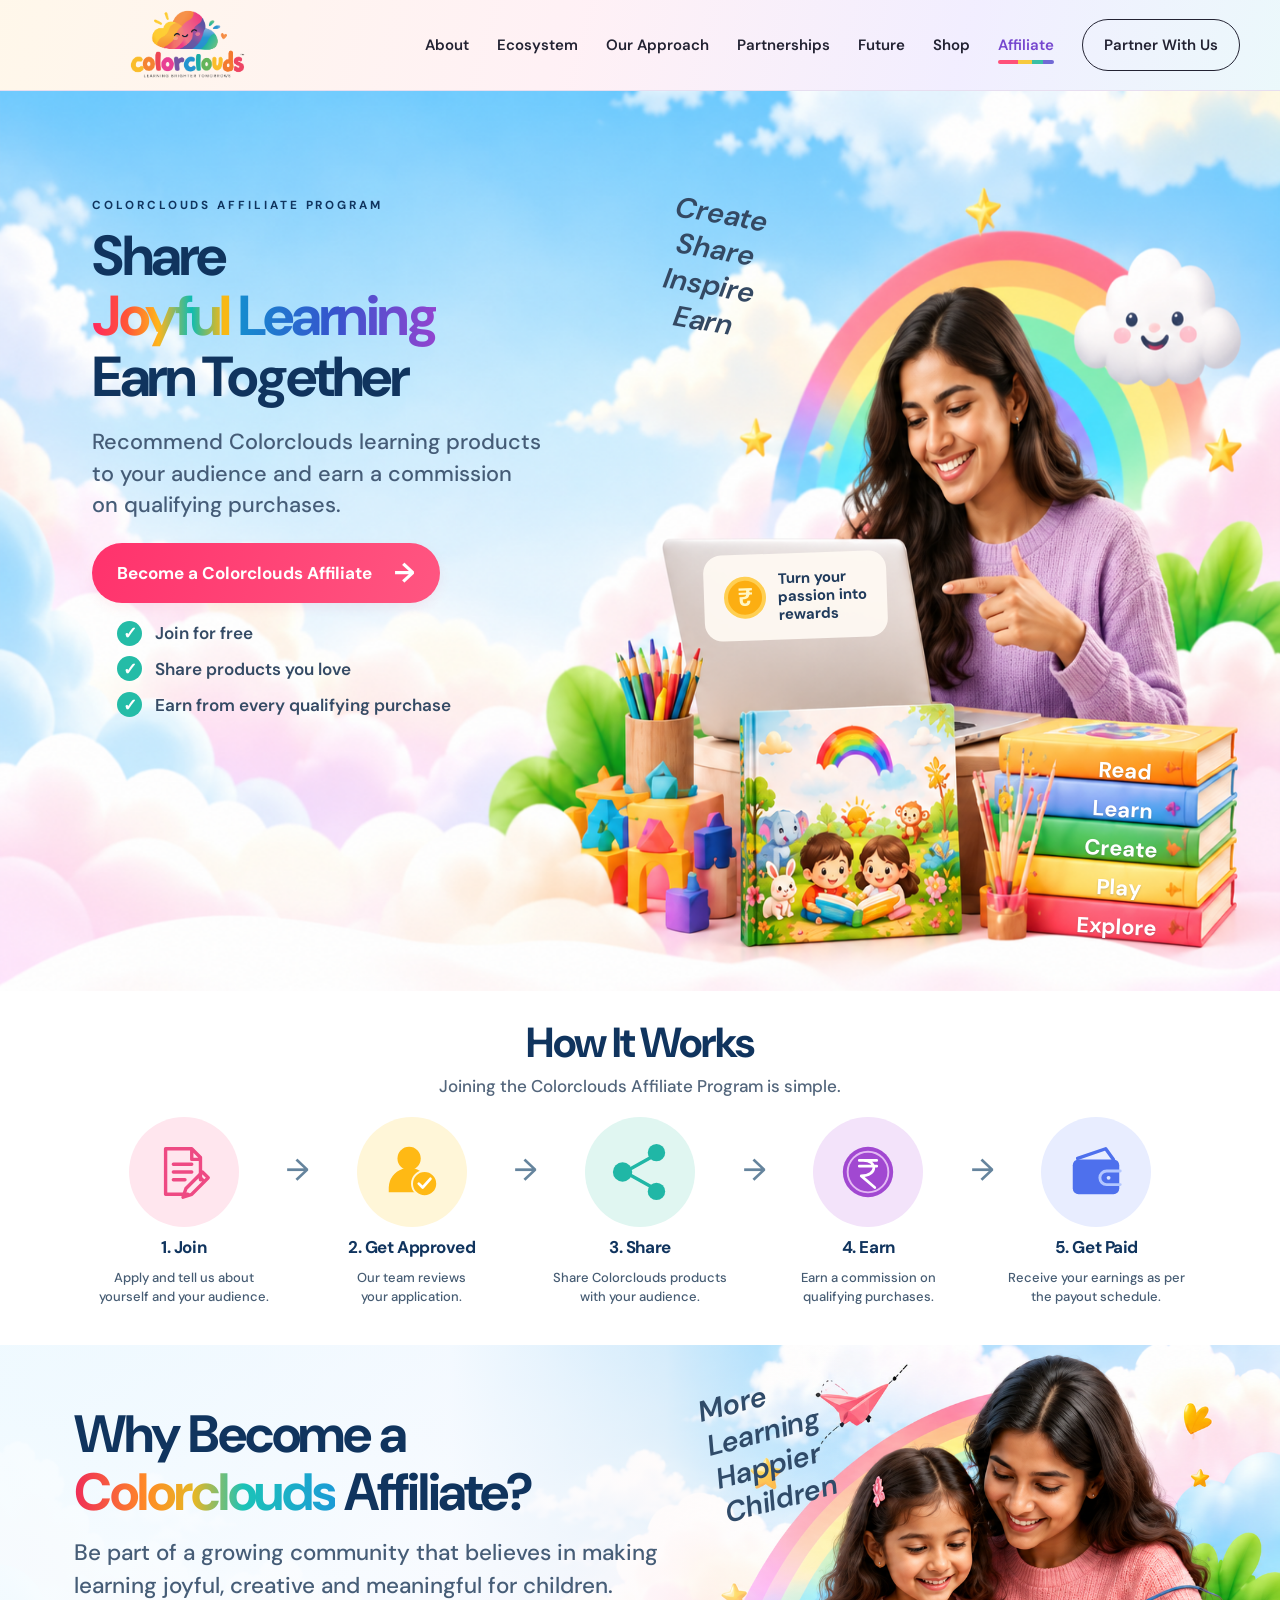
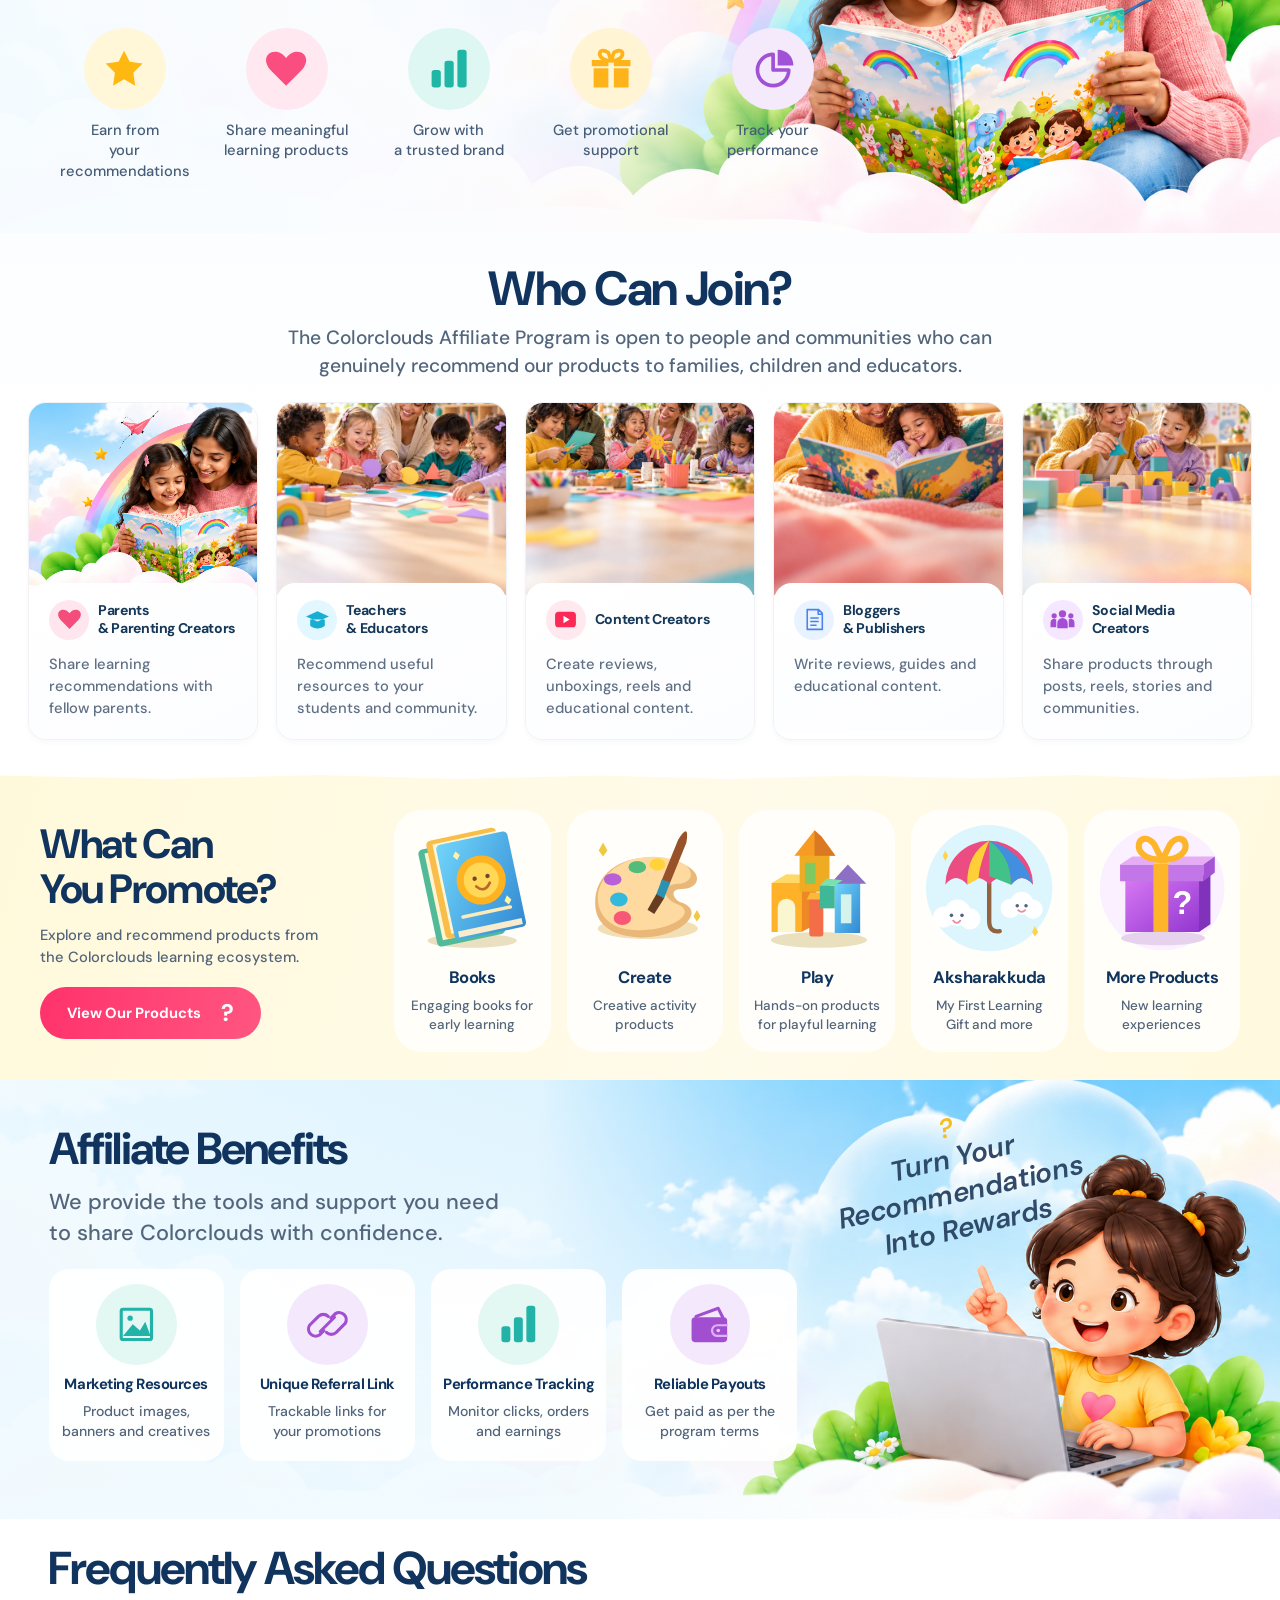
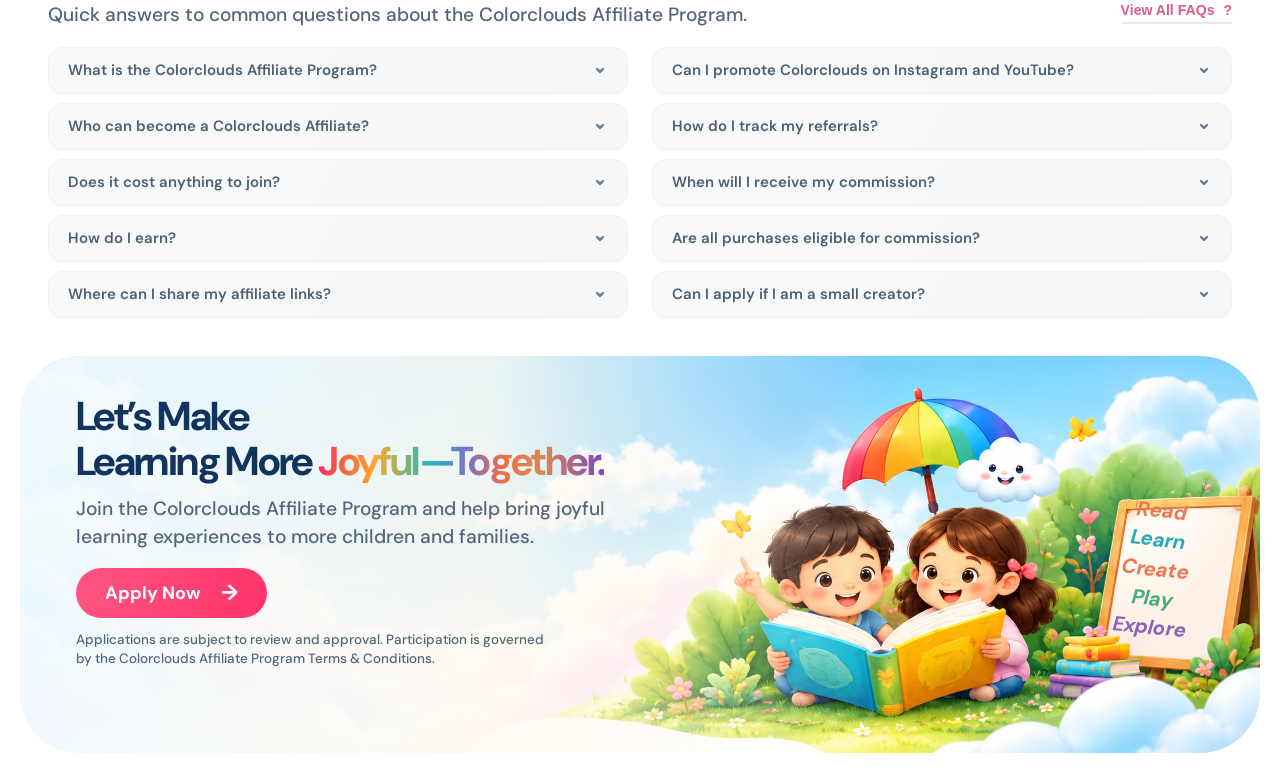
==== commit a04efaa7: "Enhance affiliate program layout and navigation structure for improved user experience" ====
--- a/affiliate-program/index.html
+++ b/affiliate-program/index.html
@@ -8,24 +8,25 @@
   <link rel="preconnect" href="https://fonts.gstatic.com" crossorigin>
   <link href="https://fonts.googleapis.com/css2?family=DM+Sans:wght@500;600;700&display=swap" rel="stylesheet">
   <link rel="stylesheet" href="styles.css">
+  <link rel="stylesheet" href="header.css">
 </head>
 <body>
-  <header class="site-header">
-    <div class="header-inner">
-      <a class="brand" href="../index.html" aria-label="Colorclouds home"><img src="../assets/colorclouds-logo.png" alt="Colorclouds" width="120" height="78"></a>
-      <button class="menu-toggle" aria-label="Open navigation" aria-controls="main-navigation" aria-expanded="false"><span></span><span></span><span></span></button>
-      <nav id="main-navigation" class="navigation" aria-label="Main navigation">
-        <a href="../index.html">Home</a>
-        <a href="#about">About</a>
-        <a href="https://shop.colorclouds.in/">Products</a>
-        <a href="#learning-world">Learning World</a>
-        <a href="#faqs">Blog</a>
-        <a class="active" href="https://shop.colorclouds.in/affiliate-form/">Affiliate</a>
-        <button class="contact-trigger" type="button" aria-haspopup="dialog" aria-controls="contact-dialog">Contact</button>
+  <header class="site-header" id="top">
+    <div class="container nav-wrap">
+      <a class="brand" href="/#top" aria-label="Colorclouds home">
+        <img src="../assets/colorclouds-logo.png" alt="Colorclouds — Learning Brighter Tomorrows" />
+      </a>
+      <button class="nav-toggle" aria-label="Open navigation" aria-controls="main-nav" aria-expanded="false"><span></span><span></span></button>
+      <nav id="main-nav" class="nav" aria-label="Main navigation">
+        <a href="/#about">About</a>
+        <a href="/#ecosystem">Ecosystem</a>
+        <a href="/#approach">Our Approach</a>
+        <a href="/#partnerships">Partnerships</a>
+        <a href="/#future">Future</a>
+        <a href="https://shop.colorclouds.in">Shop</a>
+        <a class="active" href="https://colorclouds.in/affiliate-program/" aria-current="page">Affiliate</a>
+        <a class="nav-cta" href="/#contact">Partner With Us</a>
       </nav>
-      <div class="header-actions">
-        <a class="shop-button" href="https://shop.colorclouds.in/">Shop Now <span aria-hidden="true">→</span></a>
-      </div>
     </div>
   </header>
   <main>
@@ -130,19 +131,6 @@
       </div>
     </section>
   </main>
-  <dialog class="contact-dialog" id="contact-dialog" aria-labelledby="contact-title">
-    <button class="contact-close" type="button" aria-label="Close contact form">×</button>
-    <h2 id="contact-title">Let’s connect</h2>
-    <p class="contact-intro">Have a question about Colorclouds? Tell us a little about it.</p>
-    <form id="contact-form">
-      <label for="contact-name">Your name<input id="contact-name" name="name" autocomplete="name" required maxlength="100" placeholder="Your full name"></label>
-      <label for="contact-email">Email address<input id="contact-email" name="email" type="email" autocomplete="email" required placeholder="you@example.com"></label>
-      <label for="contact-message">Your message<textarea id="contact-message" name="message" rows="4" required maxlength="3000" placeholder="How can we help?"></textarea></label>
-      <button class="contact-submit" type="submit">Prepare email <span aria-hidden="true">→</span></button>
-      <p class="contact-status" id="contact-status" role="status">Opens your email app with your message ready to send.</p>
-      <a class="contact-email" href="mailto:hello.colorcloudslearning@gmail.com">hello.colorcloudslearning@gmail.com</a>
-    </form>
-  </dialog>
   <script src="script.js"></script>
 </body>
 </html>
--- a/affiliate-program/header.css
+++ b/affiliate-program/header.css
@@ -0,0 +1,83 @@
+.site-header {
+  position:sticky;
+  top:0;
+  z-index:30;
+  background:linear-gradient(105deg,#fff7e9f2 0%,#fff0f5f2 45%,#f1edfff2 75%,#eaf8fbf2 100%);
+  backdrop-filter:blur(20px);
+  border-bottom:1px solid #e7def0;
+  transition:box-shadow .3s
+}
+
+.site-header.scrolled {
+  box-shadow:0 4px 24px #2323330a
+}
+
+.nav-wrap {
+  height:90px;
+  display:flex;
+  justify-content:space-between;
+  align-items:center;
+  gap:25px
+}
+
+.site-header .brand img {
+  width:300px;
+  max-height:130px;
+  object-fit:contain
+}
+
+.nav {
+  display:flex;
+  align-items:center;
+  gap:28px;
+  font-size:12px;
+  font-weight:600
+}
+
+.nav a {
+  transition:color .2s
+}
+
+.nav a:hover,.nav a.active {
+  color:var(--purple)
+}
+
+.nav .nav-cta {
+  padding:12px 21px;
+  border:1px solid var(--ink);
+  border-radius:50px
+}
+
+.nav-cta:hover {
+  background:var(--ink);
+  color:white!important
+}
+
+.nav-toggle {
+  display:none
+}
+
+
+/* Home navigation, scoped to preserve the affiliate page content. */
+.site-header { --ink:#232333; --purple:#7647cf; color:#232333; font-family:'DM Sans',sans-serif; line-height:1.75; }
+.site-header .container { width:min(1200px,calc(100% - 80px)); margin:auto; }
+.site-header .brand { display:block; flex:0 1 300px; margin:0; }
+.site-header .brand img { height:auto; max-width:100%; }
+.site-header .nav { font-size:15px; }
+.site-header .nav a { white-space:nowrap; }
+.site-header .nav a:hover,.site-header .nav a.active { color:#7647cf; }
+.site-header .nav .nav-cta { border-color:#232333; }
+.site-header .nav-cta:hover { background:#232333; }
+.site-header .nav a[aria-current="page"] { position:relative; }
+.site-header .nav a[aria-current="page"]::after { content:''; position:absolute; left:0; right:0; bottom:-6px; height:4px; border-radius:3px; background:linear-gradient(90deg,#ff5079 0 35%,#f7c93e 35% 60%,#39bfa5 60% 80%,#7169d5 80%); }
+@media(max-width:1150px) { .site-header .nav { gap:17px; } .site-header .brand { flex-basis:240px; } }
+@media(max-width:1050px) { .site-header .container { width:calc(100% - 48px); } }
+@media(max-width:950px) {
+.site-header .nav-wrap { height:76px; }
+.site-header .nav-toggle { display:flex; flex-direction:column; gap:6px; padding:12px; border:0; background:none; cursor:pointer; }
+.site-header .nav-toggle span { width:24px; height:2px; background:#232333; }
+.site-header .nav { display:none; position:absolute; top:76px; left:24px; right:24px; background:#fffaf1; border:1px solid #e9e4dc; box-shadow:0 24px 70px #23233312; padding:20px; border-radius:14px; flex-direction:column; align-items:stretch; }
+.site-header .nav.open { display:flex; }
+.site-header .nav a { padding:8px; }
+.site-header .nav a[aria-current="page"]::after { left:8px; right:auto; width:65px; bottom:2px; }
+}
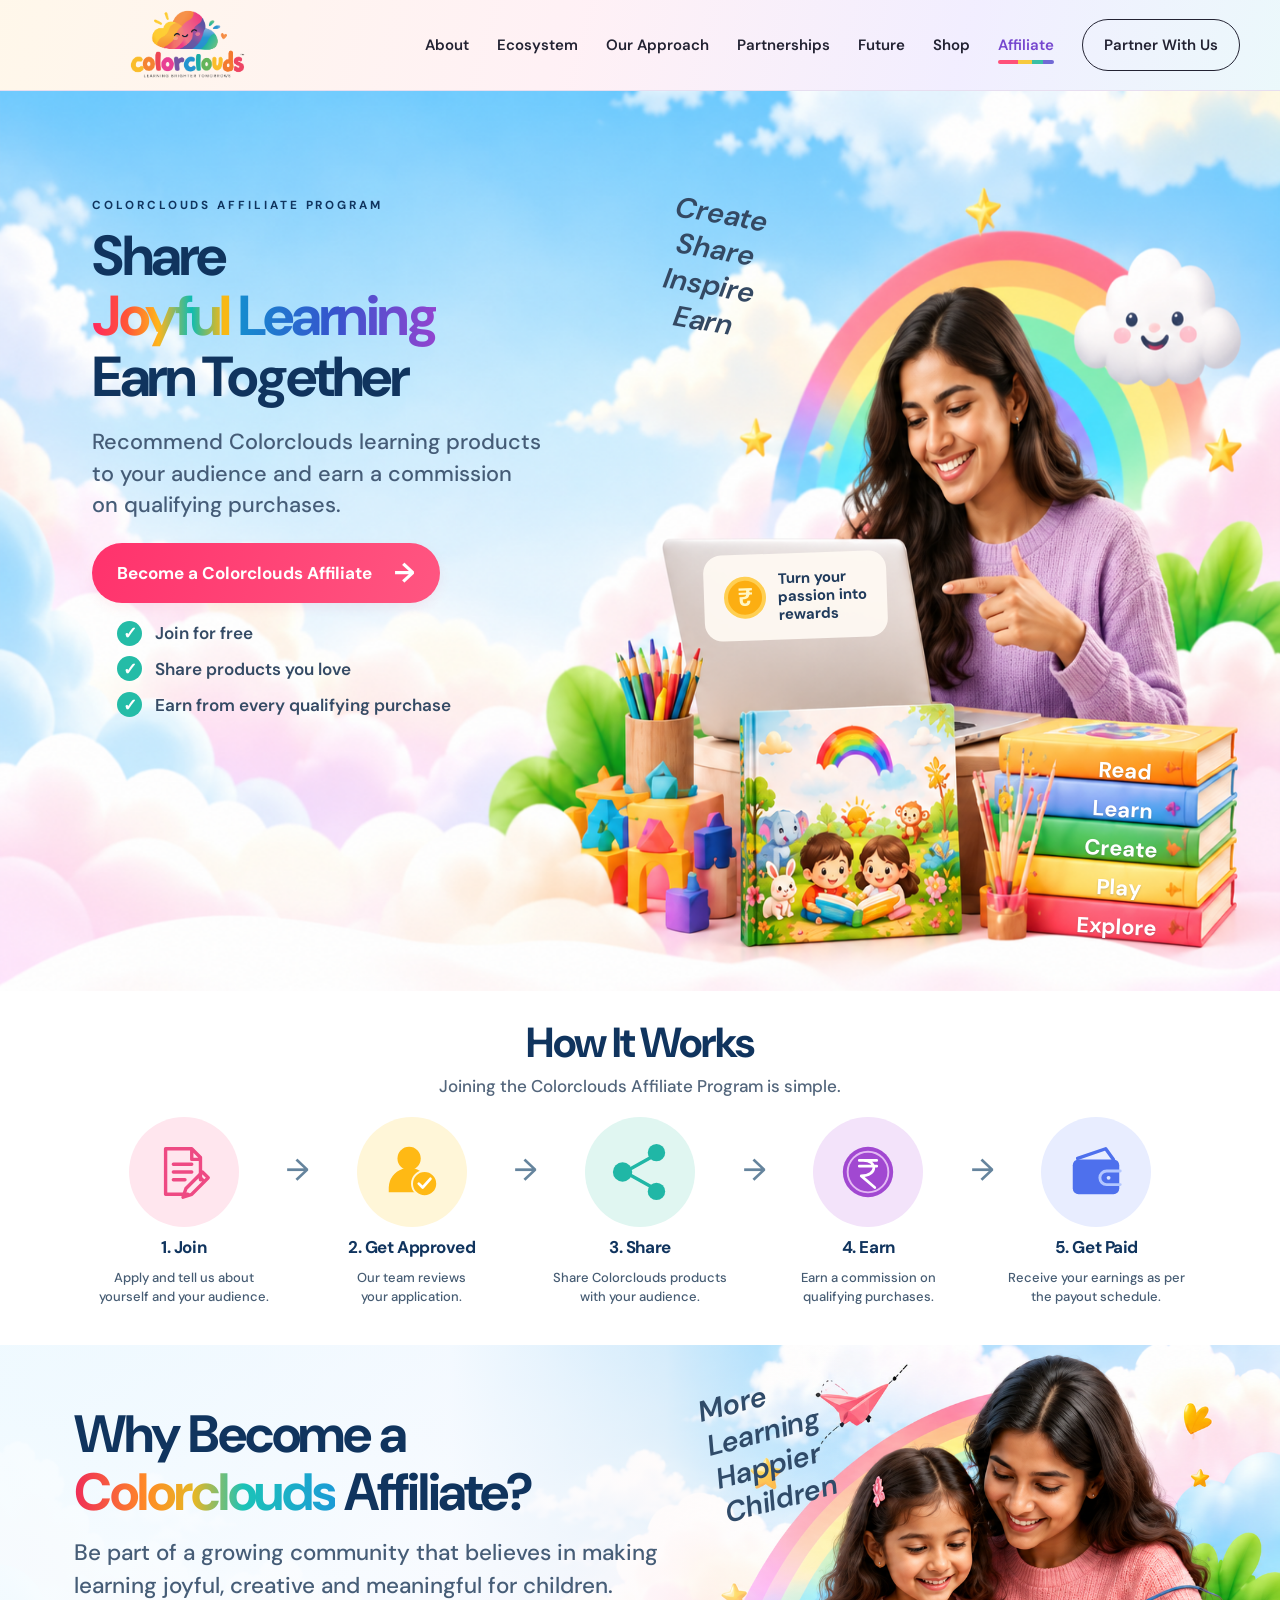
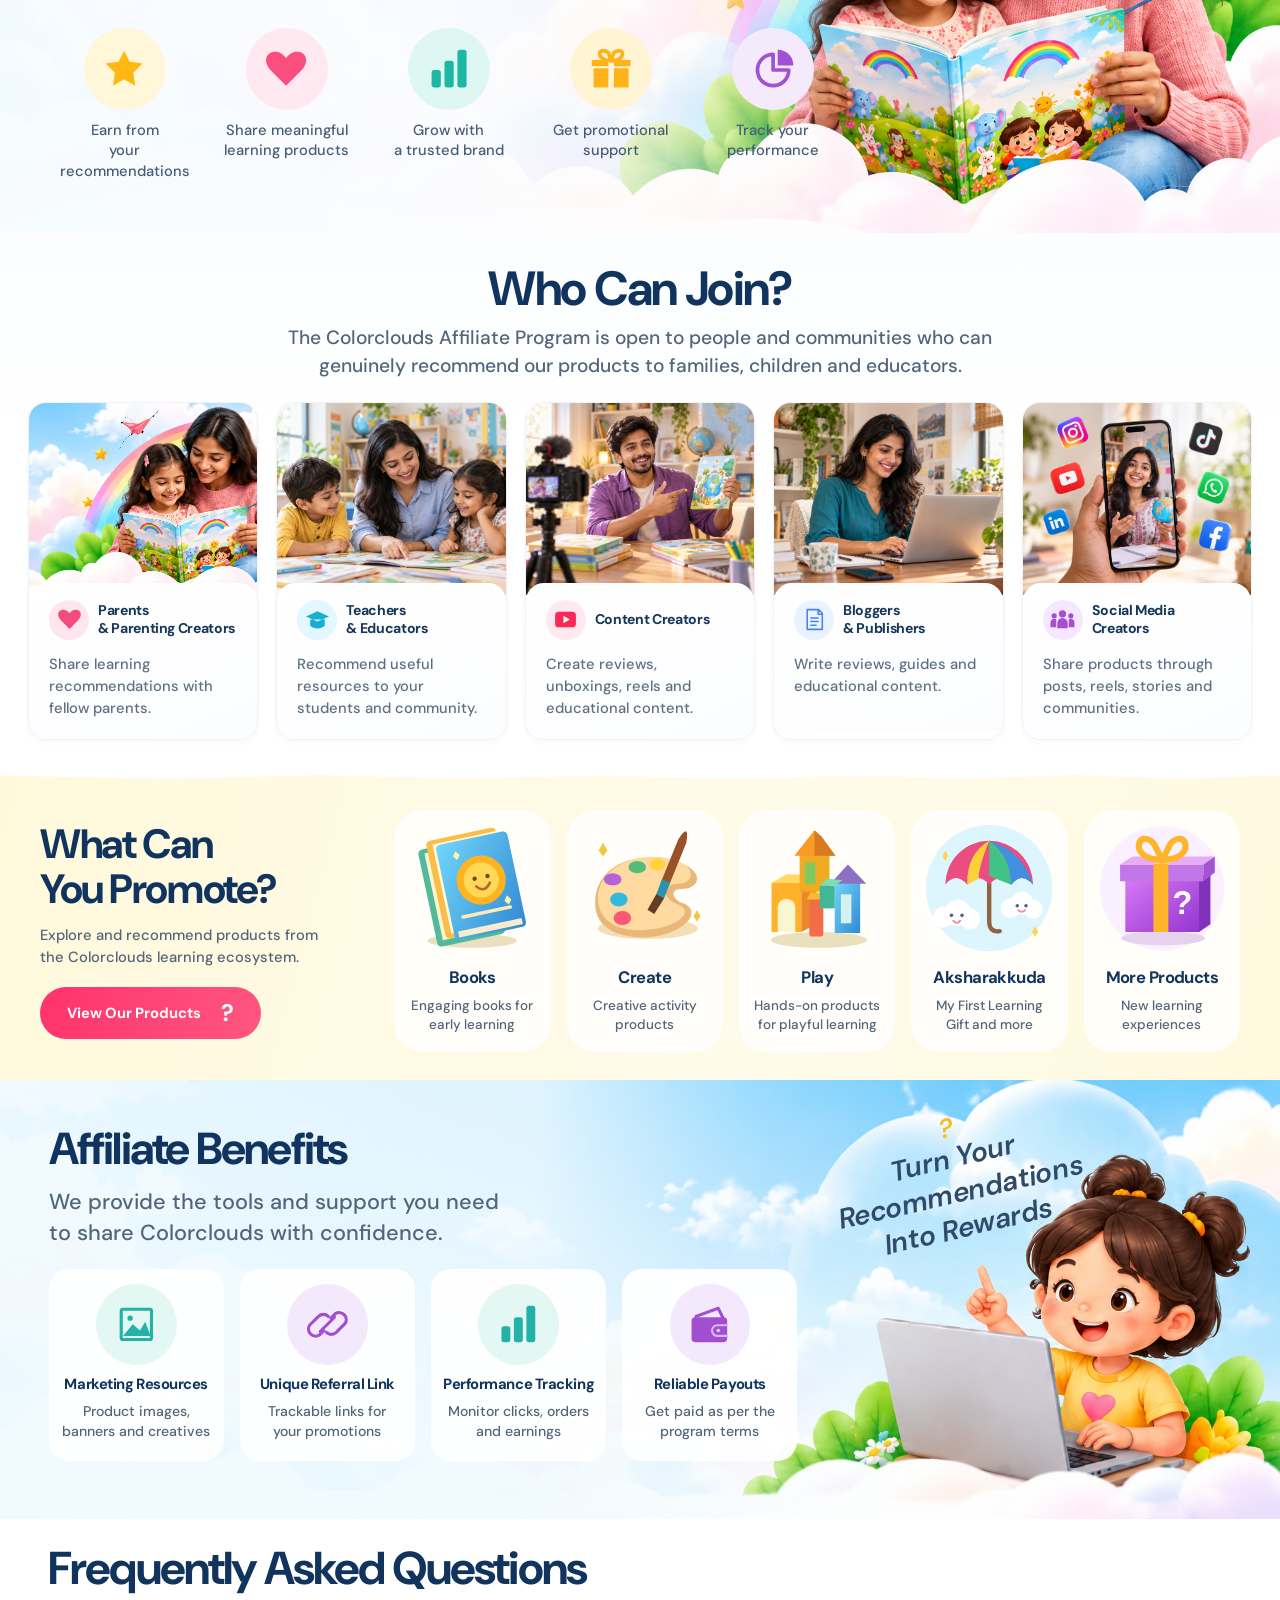
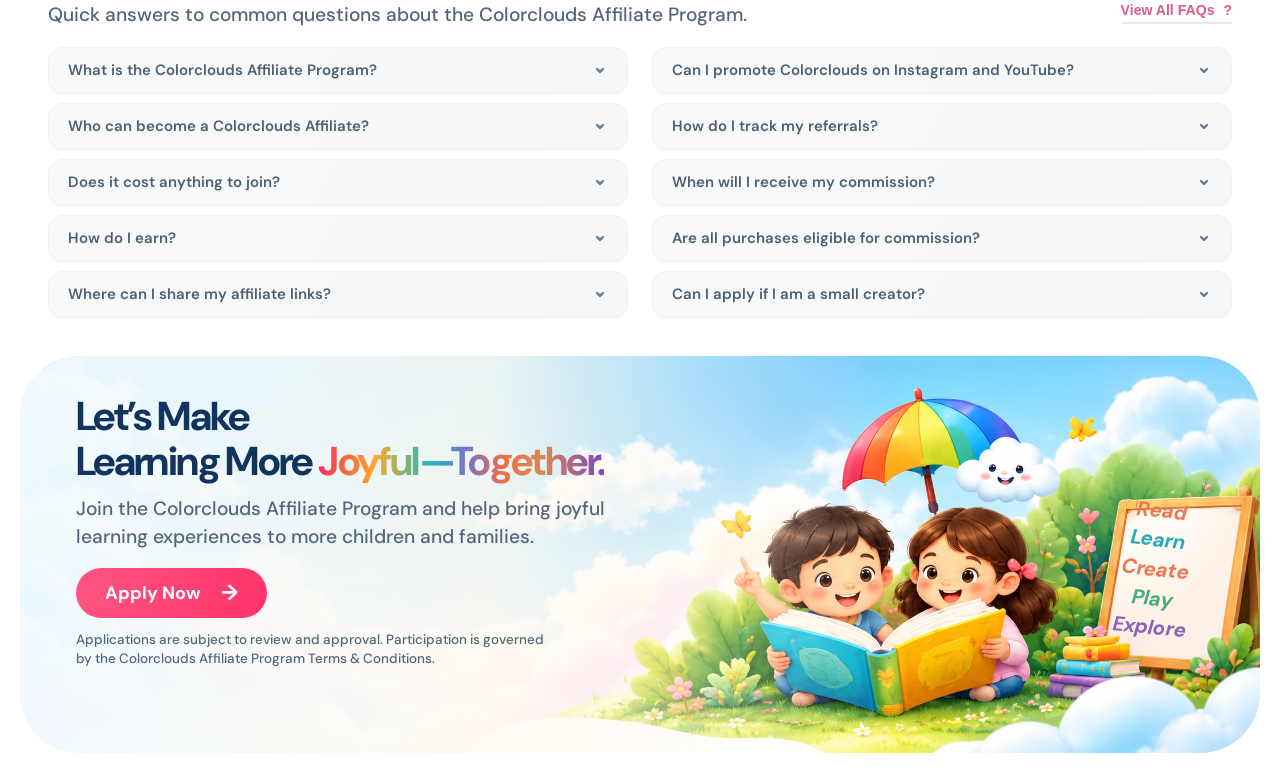
==== commit d7466f13: "Update affiliate program images and descriptions for enhanced visual appeal" ====
--- a/affiliate-program/index.html
+++ b/affiliate-program/index.html
@@ -98,19 +98,19 @@
             <div class="join-card-body"><h3><span class="join-icon"><svg viewBox="0 0 48 48" aria-hidden="true"><path d="M24 42 7 25C-7 9 13-3 24 12 35-3 55 9 41 25z"/></svg></span><span>Parents<br>&amp; Parenting Creators</span></h3><p>Share learning recommendations with fellow parents.</p></div>
           </article>
           <article class="join-card teachers">
-            <img class="join-photo" src="../assets/partner-schools.jpg" alt="Educators supporting children?s learning" loading="lazy">
+            <img class="join-photo" src="assets/affiliate-teachers.png" alt="A teacher reading with two children in a bright classroom" loading="lazy">
             <div class="join-card-body"><h3><span class="join-icon"><svg viewBox="0 0 48 48" aria-hidden="true"><path d="m2 18 22-10 22 10-22 10zM10 24v12c8 7 20 7 28 0V24M44 20v16"/></svg></span><span>Teachers<br>&amp; Educators</span></h3><p>Recommend useful resources to your students and community.</p></div>
           </article>
           <article class="join-card creators">
-            <img class="join-photo" src="../assets/partner-community.jpg" alt="People creating and sharing learning experiences" loading="lazy">
+            <img class="join-photo" src="assets/affiliate-content-creators.png" alt="A content creator filming a learning book review" loading="lazy">
             <div class="join-card-body"><h3><span class="join-icon"><svg viewBox="0 0 48 48" aria-hidden="true"><rect x="4" y="9" width="40" height="30" rx="7"/><path class="icon-white" d="m20 17 12 7-12 7z"/></svg></span><span>Content Creators</span></h3><p>Create reviews, unboxings, reels and educational content.</p></div>
           </article>
           <article class="join-card bloggers">
-            <img class="join-photo" src="../assets/partner-publishers.jpg" alt="Publishing and learning resources" loading="lazy">
+            <img class="join-photo" src="assets/affiliate-bloggers.png" alt="A blogger writing educational content on a laptop" loading="lazy">
             <div class="join-card-body"><h3><span class="join-icon"><svg viewBox="0 0 48 48" aria-hidden="true"><path class="icon-outline" d="M10 5h22l7 7v31H10zM31 5v9h8M17 21h14M17 28h14M17 35h10"/></svg></span><span>Bloggers<br>&amp; Publishers</span></h3><p>Write reviews, guides and educational content.</p></div>
           </article>
           <article class="join-card social">
-            <img class="join-photo" src="../assets/partner-education.jpg" alt="An education community sharing ideas" loading="lazy">
+            <img class="join-photo" src="assets/affiliate-social-creators.png" alt="A smartphone showing a learning creator surrounded by social media symbols" loading="lazy">
             <div class="join-card-body"><h3><span class="join-icon"><svg viewBox="0 0 48 48" aria-hidden="true"><circle cx="24" cy="13" r="7"/><circle cx="8" cy="17" r="5"/><circle cx="40" cy="17" r="5"/><path d="M14 41V31a10 10 0 0 1 20 0v10zM1 39v-9a7 7 0 0 1 11-6v15zM36 39V24a7 7 0 0 1 11 6v9z"/></svg></span><span>Social Media<br>Creators</span></h3><p>Share products through posts, reels, stories and communities.</p></div>
           </article>
         </div>
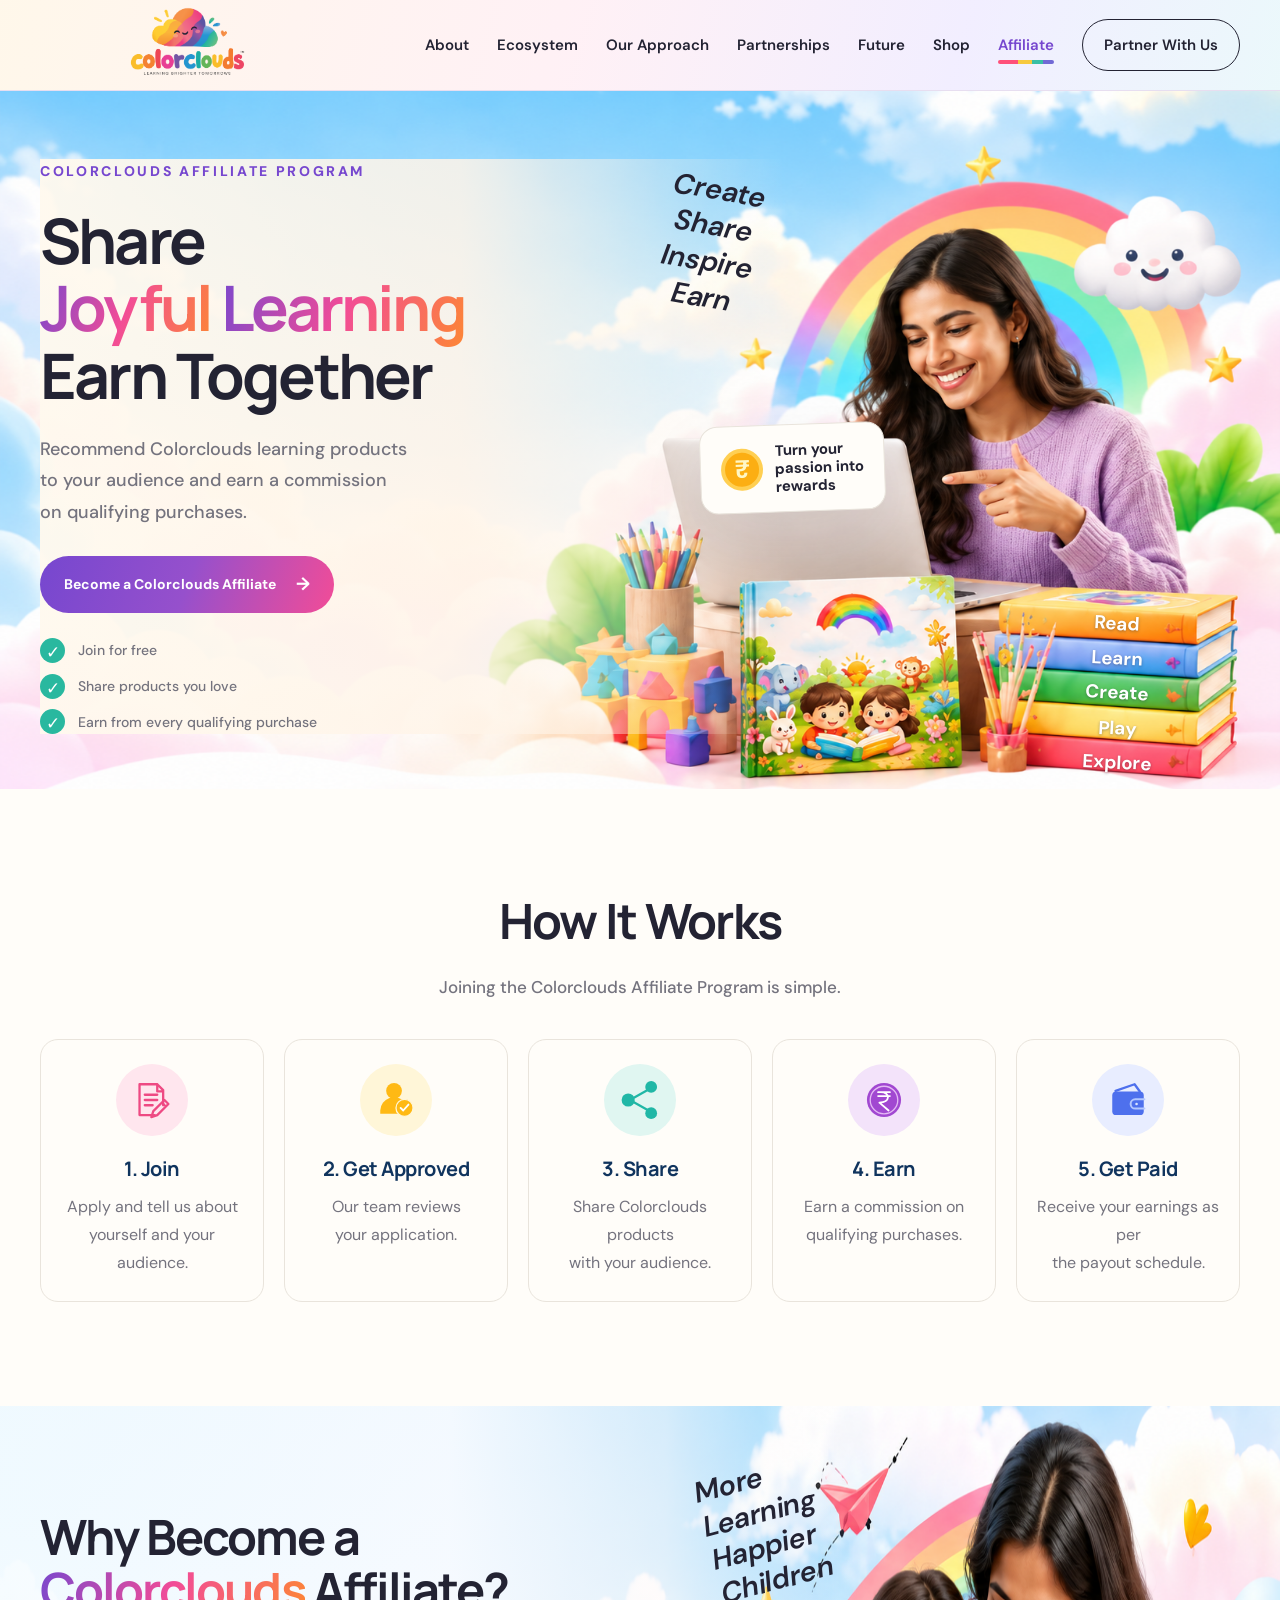
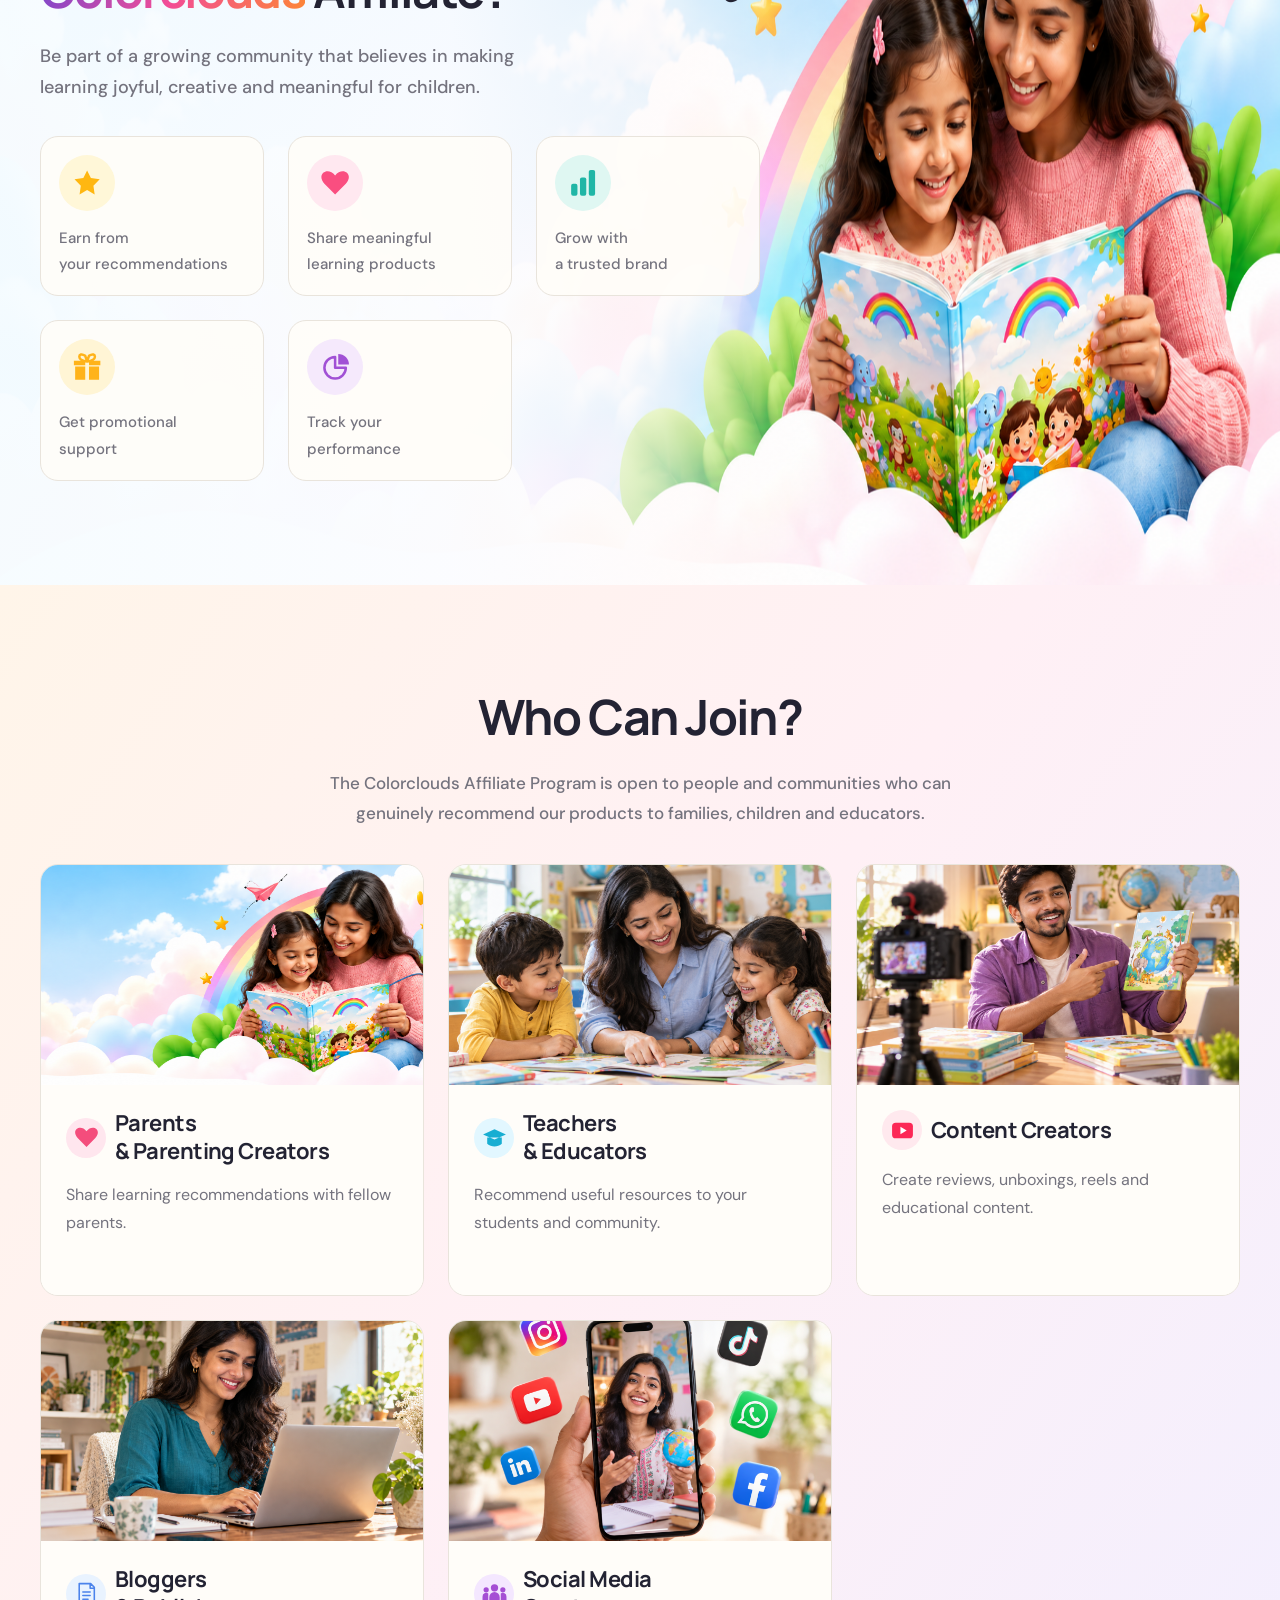
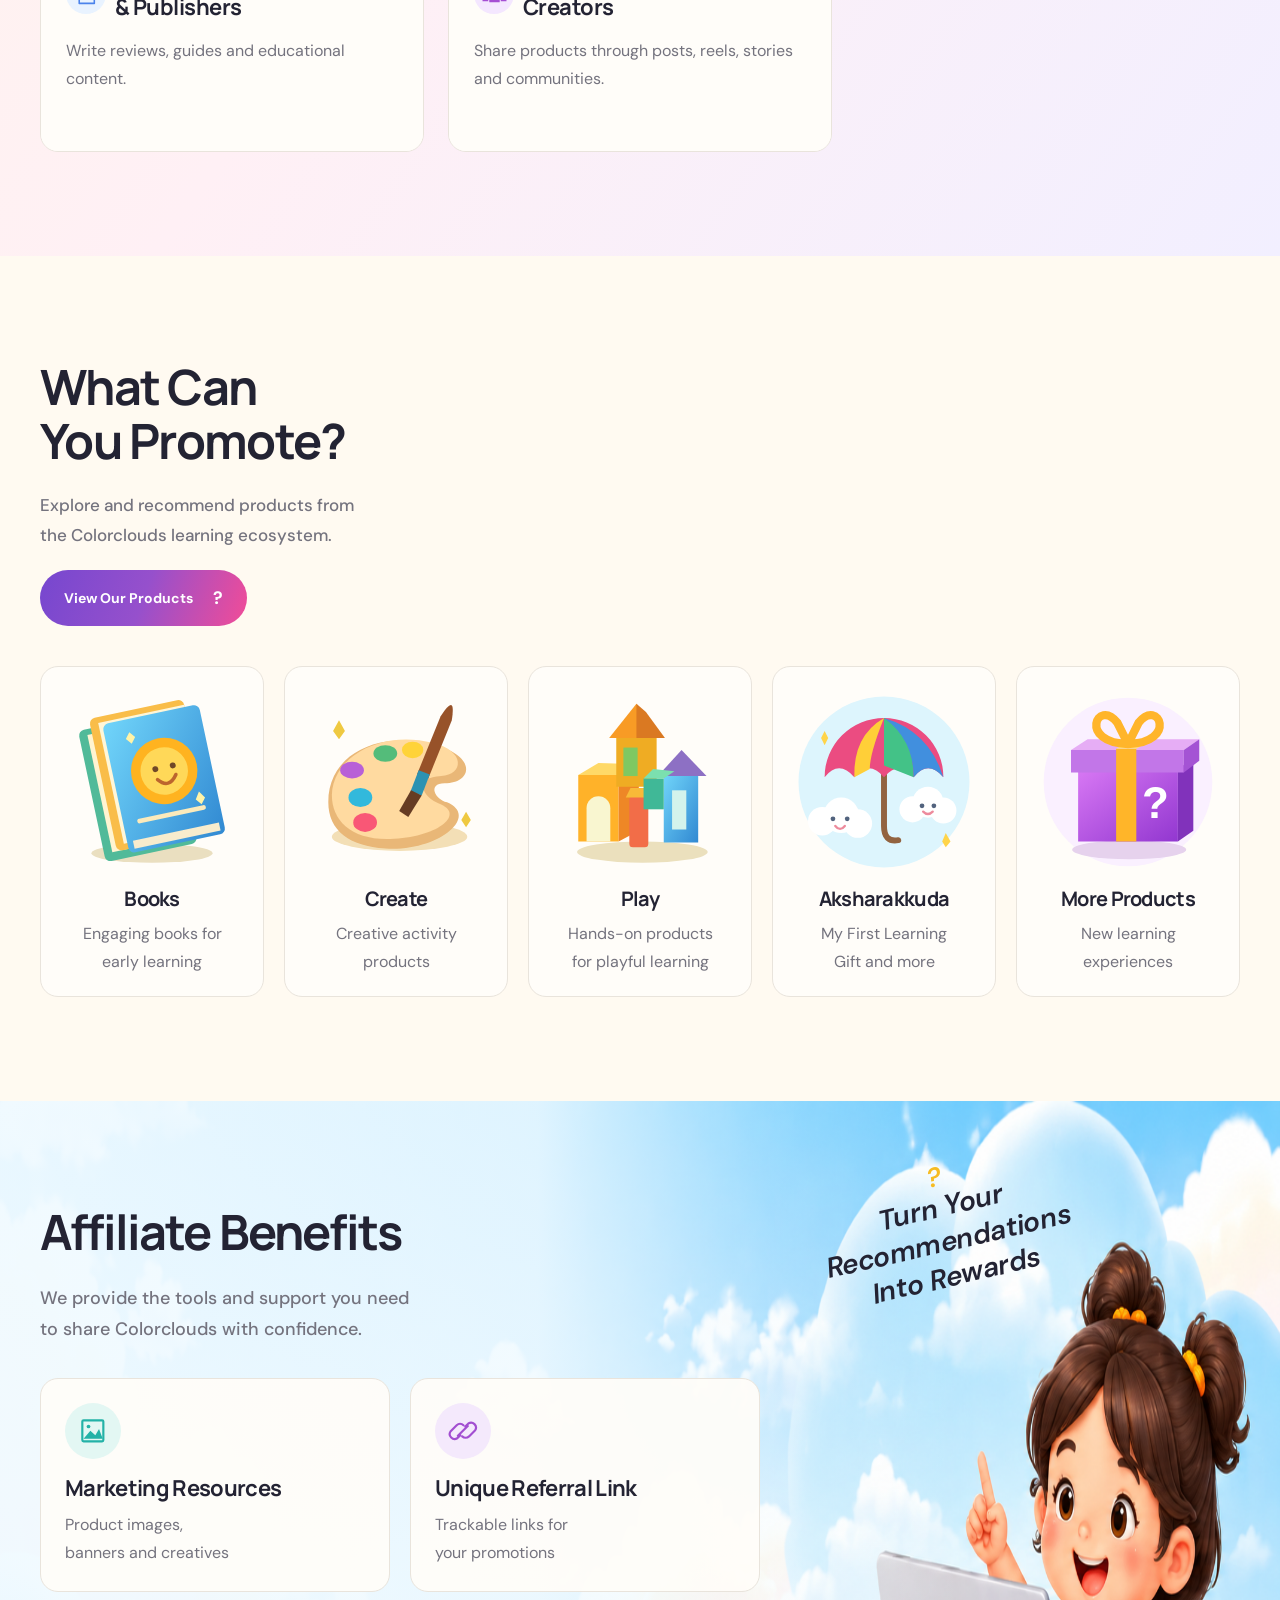
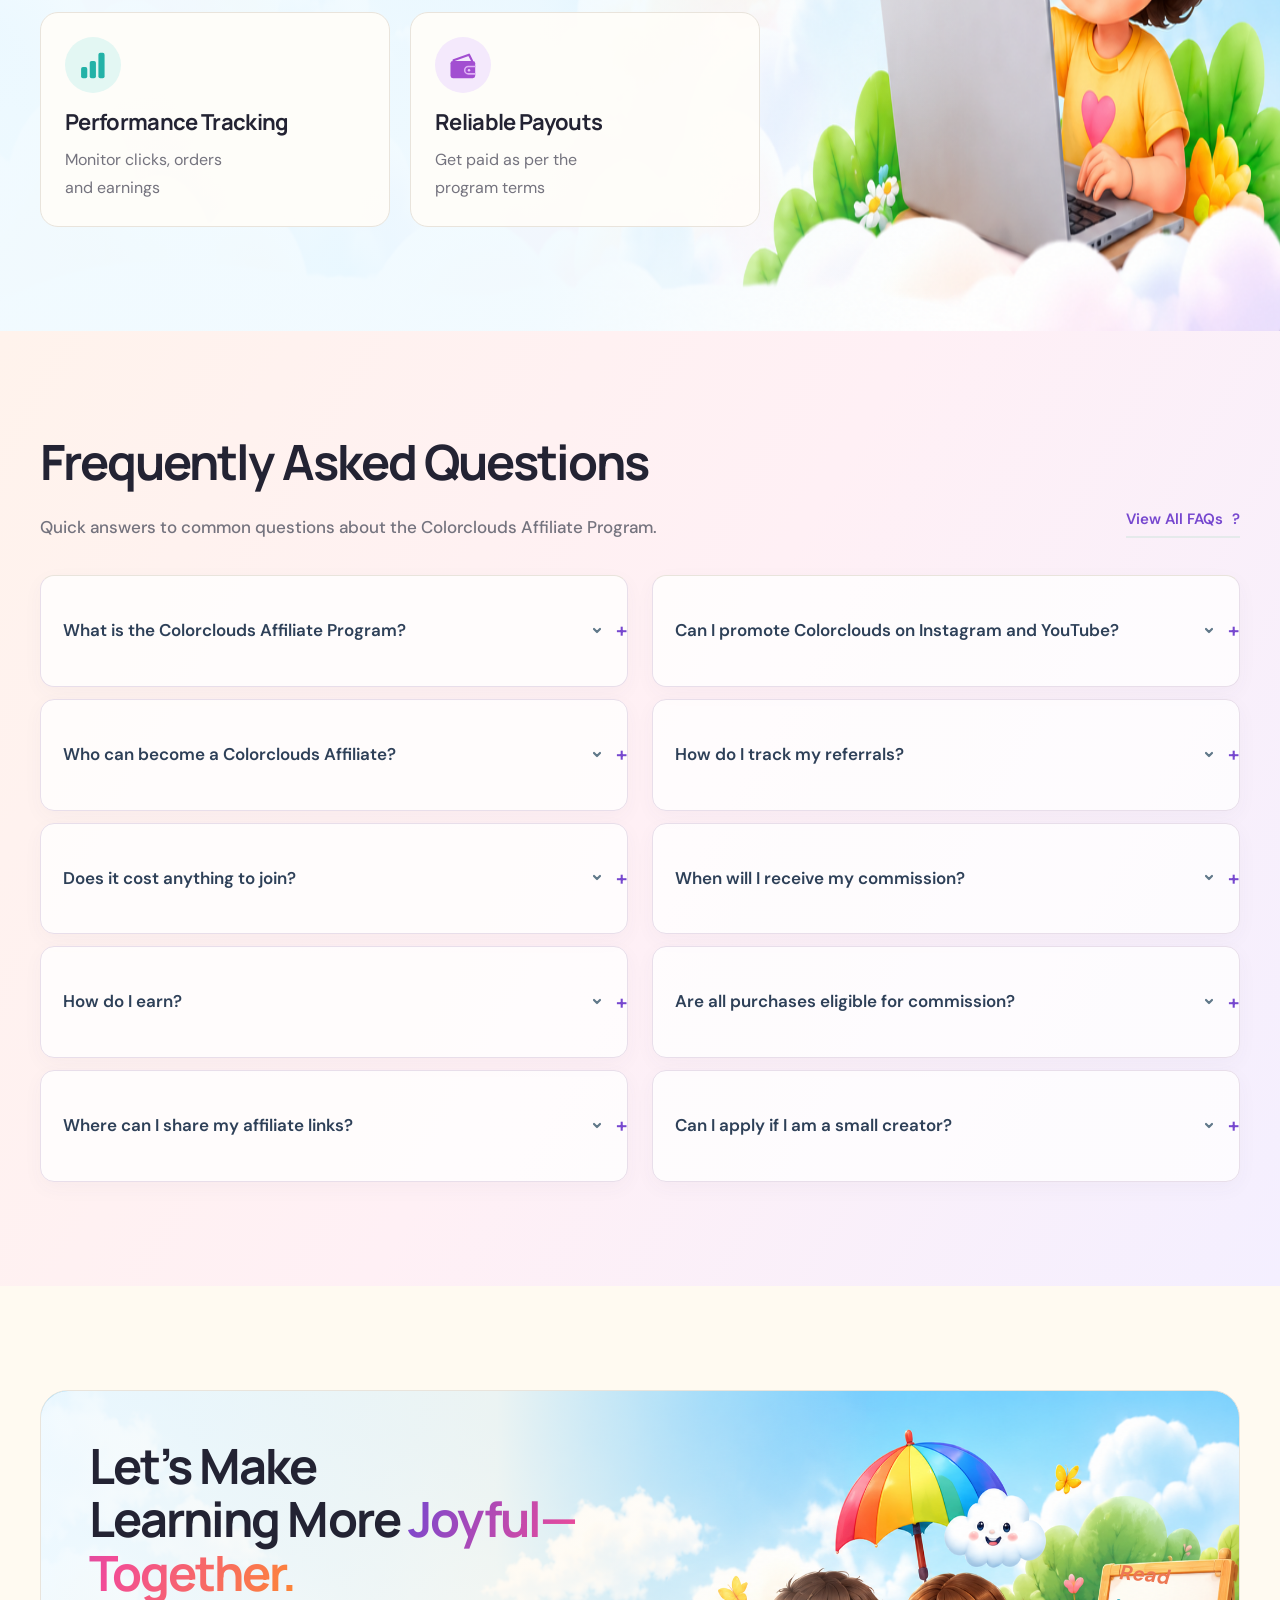
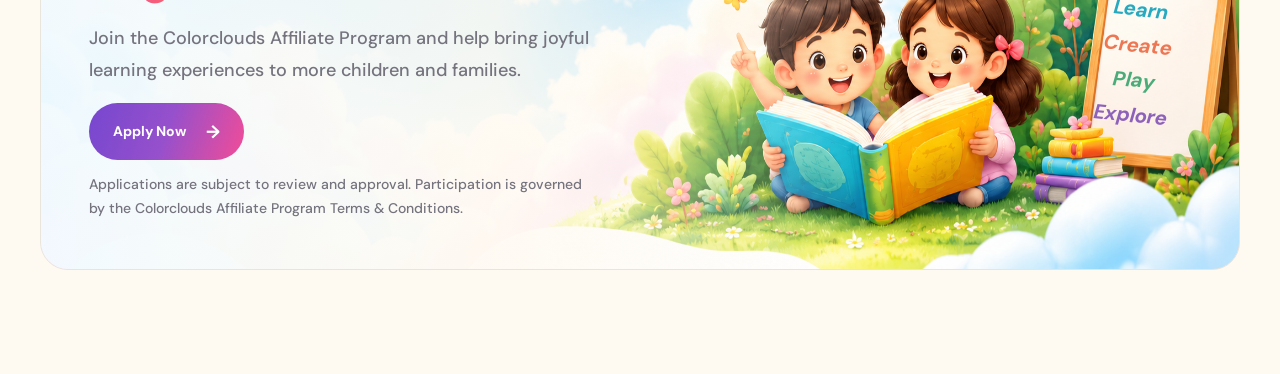
==== commit fbafa2bb: "Enhance affiliate program layout with new styles and improved label alignment" ====
--- a/affiliate-program/index.html
+++ b/affiliate-program/index.html
@@ -6,9 +6,11 @@
   <title>Affiliate Program — Colorclouds</title>
   <link rel="preconnect" href="https://fonts.googleapis.com">
   <link rel="preconnect" href="https://fonts.gstatic.com" crossorigin>
-  <link href="https://fonts.googleapis.com/css2?family=DM+Sans:wght@500;600;700&display=swap" rel="stylesheet">
+  <link href="https://fonts.googleapis.com/css2?family=Manrope:wght@400;500;600;700;800&family=DM+Sans:wght@400;500;600;700&display=swap" rel="stylesheet">
+  <link rel="stylesheet" href="../styles.css">
   <link rel="stylesheet" href="styles.css">
   <link rel="stylesheet" href="header.css">
+  <link rel="stylesheet" href="home-theme.css">
 </head>
 <body>
   <header class="site-header" id="top">
@@ -41,8 +43,8 @@
         </div>
         <p class="hero-motto" aria-hidden="true">Create<br>Share<br>Inspire<br>Earn</p>
         <div class="hero-reward" aria-hidden="true"><span class="reward-coin">₹</span><span>Turn your<br>passion into<br><strong>rewards</strong></span></div>
-        <div class="hero-book-labels" aria-hidden="true"><span>Read</span><span>Learn</span><span>Create</span><span>Play</span><span>Explore</span></div>
       </div>
+      <div class="hero-book-labels" aria-hidden="true"><span>Read</span><span>Learn</span><span>Create</span><span>Play</span><span>Explore</span></div>
     </section>
     <section class="how-it-works" aria-labelledby="how-title">
       <div class="how-container">
--- a/styles.css
+++ b/styles.css
@@ -0,0 +1,2470 @@
+﻿:root {
+  --ink:#232333;
+  --muted:#74737e;
+  --paper:#fffaf1;
+  --white:#fff;
+  --yellow:#fdc033;
+  --orange:#fd8734;
+  --pink:#f24c97;
+  --purple:#7647cf;
+  --blue:#1a9ada;
+  --teal:#29b89f;
+  --green:#63b45a;
+  --line:#e9e4dc;
+  --shadow:0 24px 70px #23233312
+}
+
+* {
+  box-sizing:border-box
+}
+
+html {
+  scroll-behavior:smooth;
+  scroll-padding-top:105px
+}
+
+body {
+  margin:0;
+  background:var(--paper);
+  color:var(--ink);
+  font:15px/1.75 'DM Sans',sans-serif
+}
+
+button,input,select,textarea {
+  font:inherit
+}
+
+button,a,input,select,textarea {
+  -webkit-tap-highlight-color:transparent
+}
+
+a {
+  color:inherit;
+  text-decoration:none
+}
+
+button {
+  cursor:pointer
+}
+
+img {
+  display:block;
+  max-width:100%
+}
+
+::selection {
+  background:#e1d1ff
+}
+
+h1,h2,h3,p {
+  margin-top:0
+}
+
+h1,h2,h3 {
+  font-family:Manrope,sans-serif;
+  line-height:1.13;
+  font-weight:700;
+  letter-spacing:-.055em
+}
+
+h1 {
+  font-size:clamp(44px,4.9vw,72px);
+  margin-bottom:24px
+}
+
+h2 {
+  font-size:clamp(34px,3.8vw,52px);
+  margin-bottom:24px
+}
+
+.keep-together {
+  white-space:nowrap
+}
+
+h3 {
+  font-size:25px
+}
+
+.container {
+  width:min(1200px,calc(100% - 80px));
+  margin:auto
+}
+
+.section {
+  padding:104px 0
+}
+
+.eyebrow {
+  display:block;
+  color:var(--purple);
+  font-size:10px;
+  font-weight:800;
+  letter-spacing:.19em;
+  margin-bottom:23px
+}
+
+.site-header {
+  position:sticky;
+  top:0;
+  z-index:30;
+  background:linear-gradient(105deg,#fff7e9f2 0%,#fff0f5f2 45%,#f1edfff2 75%,#eaf8fbf2 100%);
+  backdrop-filter:blur(20px);
+  border-bottom:1px solid #e7def0;
+  transition:box-shadow .3s
+}
+
+.site-header.scrolled {
+  box-shadow:0 4px 24px #2323330a
+}
+
+.nav-wrap {
+  height:90px;
+  display:flex;
+  justify-content:space-between;
+  align-items:center;
+  gap:25px
+}
+
+.brand img {
+  width:300px;
+  max-height:130px;
+  object-fit:contain
+}
+
+.nav {
+  display:flex;
+  align-items:center;
+  gap:28px;
+  font-size:12px;
+  font-weight:600
+}
+
+.nav a {
+  transition:color .2s
+}
+
+.nav a:hover,.nav a.active {
+  color:var(--purple)
+}
+
+.nav .nav-cta {
+  padding:12px 21px;
+  border:1px solid var(--ink);
+  border-radius:50px
+}
+
+.nav-cta:hover {
+  background:var(--ink);
+  color:white!important
+}
+
+.nav-toggle {
+  display:none
+}
+
+.hero {
+  padding:68px 0 55px;
+  overflow:hidden;
+  position:relative;
+  background:radial-gradient(circle at 88% 22%,#e8f7fb 0%,transparent 32%),radial-gradient(circle at 48% 72%,#ffeef4 0%,transparent 38%),linear-gradient(120deg,#fff9ee 0%,#fff4e8 48%,#f7efff 100%)
+}
+
+.hero-grid {
+  display:grid;
+  grid-template-columns:1.06fr 1fr;
+  gap:64px;
+  align-items:center
+}
+
+.hero h1 span {
+  color:var(--purple);
+  background:linear-gradient(100deg,var(--purple) 10%,var(--pink) 55%,var(--orange) 100%);
+  -webkit-background-clip:text;
+  background-clip:text;
+  -webkit-text-fill-color:transparent
+}
+
+.hero-lead {
+  font-size:16px;
+  color:var(--muted);
+  max-width:470px;
+  margin-bottom:28px
+}
+
+.hero-actions {
+  display:flex;
+  flex-wrap:wrap;
+  align-items:center;
+  gap:18px
+}
+
+.btn {
+  display:inline-flex;
+  align-items:center;
+  justify-content:center;
+  gap:20px;
+  border:0;
+  border-radius:50px;
+  padding:16px 24px;
+  font-size:12px;
+  font-weight:700;
+  transition:transform .25s,box-shadow .25s,background .25s
+}
+
+.btn:hover {
+  transform:translateY(-3px);
+  box-shadow:0 10px 25px #2323331a
+}
+
+.btn-primary {
+  background:linear-gradient(110deg,var(--purple),#9650cc,var(--pink));
+  color:white
+}
+
+.btn-primary span {
+  font-size:18px
+}
+
+.affiliate-cta {
+  margin-top:48px;
+  max-width:100%;
+  text-align:center
+}
+
+.btn-ghost {
+  padding-left:0;
+  padding-right:0;
+  border-radius:0;
+  border-bottom:1px solid var(--line)
+}
+
+.hero-proof {
+  display:grid;
+  grid-template-columns:repeat(4,1fr);
+  gap:12px;
+  margin-top:42px;
+  padding-top:25px;
+  border-top:1px solid var(--line)
+}
+
+.hero-proof strong {
+  font-size:10px;
+  letter-spacing:.1em;
+  display:block
+}
+
+.hero-proof span {
+  font-size:10px;
+  color:var(--muted)
+}
+
+.hero-art {
+  height:520px;
+  position:relative
+}
+
+.hero-photo {
+  position:absolute;
+  inset:30px 15px 35px 10px;
+  border-radius:180px 180px 22px 22px;
+  overflow:hidden;
+  background:#e3d4b7;
+  transform:rotate(3deg)
+}
+
+.hero-photo img {
+  width:100%;
+  height:100%;
+  object-fit:cover;
+  object-position:48% center;
+  transition:transform 1s
+}
+
+.hero-art:hover .hero-photo img {
+  transform:scale(1.04)
+}
+
+.photo-caption {
+  position:absolute;
+  bottom:0;
+  left:0;
+  right:0;
+  background:linear-gradient(transparent,#232333aa);
+  padding:65px 25px 22px;
+  color:white;
+  font-size:11px
+}
+
+.live-dot {
+  display:inline-block;
+  width:7px;
+  height:7px;
+  background:var(--yellow);
+  border-radius:50%;
+  margin-right:8px
+}
+
+.hero-orbit {
+  position:absolute;
+  inset:5px 0 65px -15px;
+  border:1px solid #7647cf35;
+  border-radius:50%;
+  transform:rotate(-20deg)
+}
+
+.floating-label {
+  position:absolute;
+  z-index:2;
+  background:white;
+  box-shadow:var(--shadow);
+  border:1px solid #ffffffb3;
+  border-radius:14px;
+  animation:float 6s ease-in-out infinite
+}
+
+.label-top {
+  top:48px;
+  left:-32px;
+  padding:14px 20px;
+  font-size:11px;
+  transform:rotate(-7deg)
+}
+
+.label-top>span {
+  font-size:24px;
+  color:var(--orange);
+  margin-right:10px;
+  vertical-align:middle
+}
+
+.label-bottom {
+  bottom:55px;
+  right:-25px;
+  display:flex;
+  align-items:center;
+  gap:13px;
+  padding:16px 22px;
+  animation-delay:-3s
+}
+
+.label-icon {
+  background:#ede5fa;
+  color:var(--purple);
+  border-radius:12px;
+  padding:8px 12px;
+  font-size:22px;
+  font-weight:700
+}
+
+.label-bottom b,.label-bottom small {
+  display:block
+}
+
+.label-bottom b {
+  font-size:12px
+}
+
+.label-bottom small {
+  font-size:10px;
+  color:var(--muted)
+}
+
+.hero-flower {
+  position:absolute;
+  right:-8px;
+  top:-5px;
+  font-size:96px;
+  line-height:1;
+  color:var(--yellow);
+  animation:rotate 40s linear infinite
+}
+
+.art-index {
+  position:absolute;
+  bottom:0;
+  left:25px;
+  font-size:9px;
+  letter-spacing:.17em;
+  color:var(--muted)
+}
+
+.hero-cloud {
+  display:none
+}
+
+.shop-feature {
+  overflow:hidden;
+  scroll-margin-top:105px;
+  padding:clamp(24px,4vh,48px) 0;
+  color:#09264e;
+  background:radial-gradient(ellipse at 90% 5%,#bdeefa 0,transparent 48%),linear-gradient(135deg,#f3fbff,#fffdf5 55%,#fff0f5)
+}
+
+.shop-feature-grid {
+  display:grid;
+  grid-template-columns:1.05fr 1fr;
+  align-items:center;
+  gap:clamp(24px,4vw,60px)
+}
+
+.shop-feature .eyebrow {
+  color:#174c70;
+  margin-bottom:12px
+}
+
+.shop-rainbow-line {
+  width:190px;
+  height:5px;
+  border-radius:10px;
+  margin-bottom:28px;
+  background:linear-gradient(90deg,#f34c84 25%,#ff981f 25% 40%,#f9c51b 40% 65%,#68bf73 65% 78%,#1eafbf 78% 88%,#1686dd 88%)
+}
+
+.shop-feature h2 {
+  font-size:clamp(42px,5vw,70px);
+  font-weight:800;
+  line-height:1.12;
+  margin-bottom:24px
+}
+
+.shop-made { color:#1aa9b7 }
+.shop-joyful {
+  background:linear-gradient(90deg,#f33566,#ff9220,#f4c21a,#22b5ae,#8d33bf);
+  -webkit-background-clip:text;
+  background-clip:text;
+  color:transparent
+}
+.shop-read { color:#e63668 }
+.shop-learn { color:#0788be }
+.shop-create { color:#d9720c }
+.shop-play { color:#248d62 }
+.shop-explore { color:#8b35b5 }
+
+.shop-feature-copy>p {
+  font-size:18px;
+  line-height:1.7;
+  max-width:530px;
+  margin-bottom:28px
+}
+
+.shop-button {
+  background:#ee3869;
+  color:white;
+  border-radius:50px;
+  padding:10px 36px;
+  line-height:1.2;
+  font-size:18px;
+  box-shadow:0 5px 0 #cc2854
+}
+.shop-button:hover { background:#d92c5b }
+.shop-button span { font-size:26px; line-height:1 }
+
+.shop-feature-art { position:relative; padding:34px 0 20px }
+.shop-feature-art>img {
+  position:relative;
+  width:100%;
+  aspect-ratio:1.12;
+  object-fit:contain;
+  background:#fffdf5;
+  border:8px solid white;
+  border-radius:100px 30px 100px 30px;
+  box-shadow:0 20px 45px #164c701a;
+  transform:rotate(2deg)
+}
+.shop-rainbow {
+  position:absolute;
+  width:85%;
+  aspect-ratio:1;
+  top:-30px;
+  right:-35px;
+  border-radius:50%;
+  background:radial-gradient(circle,transparent 41%,#81cdb5 41% 48%,#f9d86c 48% 55%,#ffb56e 55% 62%,#f58099 62% 69%,transparent 69%)
+}
+.shop-art-note {
+  position:relative;
+  display:table;
+  margin:-12px auto 0;
+  padding:10px 20px;
+  background:#fff1bc;
+  border-radius:30px;
+  font-size:14px;
+  font-weight:700
+}
+.shop-categories {
+  display:grid;
+  grid-template-columns:repeat(3,1fr);
+  gap:24px;
+  margin-top:clamp(20px,3vh,40px)
+}
+.shop-category {
+  display:flex;
+  align-items:center;
+  gap:18px;
+  padding:18px;
+  border-radius:24px;
+  background:#ffffffb8;
+  transition:transform .2s,box-shadow .2s
+}
+.shop-category:hover { transform:translateY(-4px); box-shadow:0 10px 25px #164c7012 }
+.shop-category img {
+  width:100px;
+  height:100px;
+  object-fit:cover;
+  border-radius:50%;
+  border:5px solid #dff6fb
+}
+.shop-category:nth-child(2) img { border-color:#fff0be }
+.shop-category:nth-child(3) img { border-color:#ffe3ef }
+.shop-category h3 { margin-bottom:8px; font-size:26px }
+.shop-category p { margin:0; font-size:15px; line-height:1.5; color:#45617d }
+
+/* Keep the whole promotion within a desktop viewport below the sticky header. */
+@media(min-width:801px) {
+  .shop-feature-grid>div { min-width:0 }
+  .shop-feature-art { padding:20px 0 10px }
+  .shop-feature-art>img {
+    height:clamp(220px,calc(100svh - 340px),480px);
+    aspect-ratio:auto;
+    transform:none
+  }
+  .shop-feature h2 { font-size:clamp(36px,7vh,64px); margin-bottom:16px }
+  .shop-feature-copy>p { font-size:clamp(15px,2.2vh,18px); margin-bottom:20px }
+  .shop-rainbow-line { margin-bottom:18px }
+  .shop-button { padding:10px 30px }
+  .shop-category img { width:clamp(64px,11vh,100px); height:clamp(64px,11vh,100px); flex-shrink:0 }
+  .shop-category { gap:14px; padding:14px }
+  .shop-category h3 { font-size:24px }
+}
+
+@media(max-width:1050px) {
+  .shop-feature-grid { gap:30px }
+  .shop-category { flex-direction:column; align-items:flex-start }
+}
+@media(max-width:800px) {
+  .shop-feature { padding:55px 0 36px }
+  .shop-feature-grid { grid-template-columns:1fr }
+  .shop-feature-art { max-width:420px; width:100%; margin:auto }
+  .shop-feature-grid>div { min-width:0 }
+  .shop-feature-art>img { transform:none }
+  .shop-categories { gap:12px; margin-top:30px }
+}
+@media(max-width:480px) {
+  .shop-categories { grid-template-columns:1fr }
+  .shop-category { flex-direction:row; align-items:center }
+  .shop-category img { width:76px; height:76px; flex-shrink:0 }
+  .shop-category>div { min-width:0 }
+  .shop-feature h2 { font-size:clamp(34px,10vw,46px) }
+  .shop-art-note { font-size:12px; text-align:center; padding:10px 14px }
+  .shop-feature-copy>p { font-size:16px }
+  .shop-rainbow { right:-15px }
+}
+
+.brand-strip {
+  border-block:1px solid var(--line);
+  background:#fffdf8;
+  padding:23px 0
+}
+
+.brand-strip .container {
+  display:flex;
+  align-items:center;
+  justify-content:space-between;
+  gap:20px
+}
+
+.brand-strip span {
+  font-size:9px;
+  letter-spacing:.12em;
+  color:var(--muted)
+}
+
+.brand-strip b {
+  font-family:Manrope;
+  font-size:17px;
+  letter-spacing:-.04em
+}
+
+.brand-strip i {
+  font-style:normal;
+  font-size:18px
+}
+
+.brand-strip b:nth-of-type(1) {
+  color:#7541c7
+}
+
+.brand-strip b:nth-of-type(2) {
+  color:#cf3177
+}
+
+.brand-strip b:nth-of-type(3) {
+  color:#c86b20
+}
+
+.brand-strip b:nth-of-type(4) {
+  color:#178d7b
+}
+
+.brand-strip b:nth-of-type(5) {
+  color:#167daf
+}
+
+.brand-strip i:nth-of-type(1) {
+  color:var(--orange)
+}
+
+.brand-strip i:nth-of-type(2) {
+  color:var(--purple)
+}
+
+.brand-strip i:nth-of-type(3) {
+  color:var(--teal)
+}
+
+.brand-strip i:nth-of-type(4) {
+  color:var(--pink)
+}
+
+.two-col {
+  display:grid;
+  grid-template-columns:1fr 1fr;
+  gap:110px
+}
+
+.intro {
+  background:linear-gradient(115deg,#e8f7ef 0%,#f4faef 54%,#fff0dc 100%)
+}
+
+.intro .eyebrow {
+  color:#a94435
+}
+
+.intro h2 {
+  color:#173e45
+}
+
+.intro-highlight {
+  color:#b24935;
+  background:linear-gradient(transparent 62%,#ffd48d 62%);
+  box-decoration-break:clone;
+  -webkit-box-decoration-break:clone
+}
+
+.intro .intro-copy {
+  color:#46676a
+}
+
+.intro .intro-copy strong {
+  color:#146b68;
+  background:#d8f3dc;
+  border-radius:4px;
+  padding:0 3px
+}
+
+.intro-copy {
+  color:var(--muted);
+  font-size:16px
+}
+
+.intro-copy strong {
+  color:var(--ink);
+  font-weight:500
+}
+
+.intro-copy p:last-child {
+  margin:0
+}
+
+.section-heading {
+  max-width:680px;
+  margin-bottom:40px
+}
+
+.section-heading p {
+  color:var(--muted);
+  max-width:590px
+}
+
+.ecosystem {
+  background:#f3eee6
+}
+
+.ecosystem-filters {
+  display:flex;
+  flex-wrap:wrap;
+  gap:10px;
+  margin-bottom:32px
+}
+
+.ecosystem-filters button {
+  border:1px solid #ded7cd;
+  background:transparent;
+  padding:9px 18px;
+  border-radius:50px;
+  font-size:11px;
+  transition:.2s
+}
+
+.ecosystem-filters button.active {
+  background:var(--ink);
+  color:white;
+  border-color:var(--ink)
+}
+
+.ecosystem-filters span {
+  margin-left:8px;
+  opacity:.5
+}
+
+.ecosystem-grid {
+  display:grid;
+  grid-template-columns:repeat(3,1fr);
+  gap:22px
+}
+
+.eco-card {
+  position:relative;
+  background:#fffdf9;
+  border:1px solid var(--line);
+  border-radius:18px;
+  overflow:hidden;
+  padding:0 25px 25px;
+  transition:transform .3s,box-shadow .3s;
+  display:flex;
+  flex-direction:column
+}
+
+.eco-card:hover {
+  transform:translateY(-6px);
+  box-shadow:var(--shadow)
+}
+
+.eco-card[hidden] {
+  display:none
+}
+
+.eco-photo {
+  margin:0 -25px 25px;
+  height:205px;
+  overflow:hidden;
+  background:#e4ddce
+}
+
+.eco-photo img {
+  width:100%;
+  height:100%;
+  object-fit:cover;
+  transition:transform .6s
+}
+
+.eco-card:hover img {
+  transform:scale(1.06)
+}
+
+.eco-number {
+  position:absolute;
+  right:15px;
+  top:15px;
+  font-size:10px;
+  background:#ffffffd9;
+  border-radius:50%;
+  padding:7px 10px
+}
+
+.eco-icon {
+  display:none
+}
+
+.eco-tag {
+  font-size:9px;
+  letter-spacing:.15em;
+  font-weight:700;
+  color:var(--purple)
+}
+
+.stories .eco-tag {
+  color:var(--pink)
+}
+
+.create .eco-tag {
+  color:var(--blue)
+}
+
+.play .eco-tag {
+  color:var(--teal)
+}
+
+.academy .eco-tag {
+  color:#b87f00
+}
+
+.eco-card h3 {
+  font-size:23px;
+  line-height:1.3;
+  margin:10px 0 13px
+}
+
+.eco-card p {
+  font-size:13px;
+  color:var(--muted);
+  margin-bottom:22px
+}
+
+.eco-card a {
+  font-size:11px;
+  font-weight:700;
+  margin-top:auto;
+  border-top:1px solid var(--line);
+  padding-top:16px
+}
+
+.eco-card:nth-child(4),.eco-card:nth-child(5) {
+  grid-column:auto
+}
+
+.ecosystem {
+  background:linear-gradient(130deg,#f3edff 0%,#fff4e8 46%,#eaf8f5 100%)
+}
+
+.ecosystem .eyebrow {
+  color:#b24d73
+}
+
+.ecosystem-highlight {
+  color:#9a4bba;
+  background:linear-gradient(transparent 64%,#ffe1a2 64%);
+  box-decoration-break:clone;
+  -webkit-box-decoration-break:clone
+}
+
+.ecosystem .section-heading p {
+  color:#5e6174
+}
+
+.ecosystem-filters button {
+  background:#ffffffb8
+}
+
+.ecosystem-filters button:hover {
+  border-color:var(--purple);
+  background:white
+}
+
+.ecosystem-filters button.active {
+  background:linear-gradient(110deg,var(--purple),var(--pink));
+  border-color:transparent;
+  color:white
+}
+
+.eco-card:nth-child(1) {
+  --eco-accent:#8a55c7;
+  --eco-soft:#faf4ff
+}
+
+.eco-card:nth-child(2) {
+  --eco-accent:#c23678;
+  --eco-soft:#fff3f8
+}
+
+.eco-card:nth-child(3) {
+  --eco-accent:#be6927;
+  --eco-soft:#fff7ee
+}
+
+.eco-card:nth-child(4) {
+  --eco-accent:#198b78;
+  --eco-soft:#effaf5
+}
+
+.eco-card:nth-child(5) {
+  --eco-accent:#247cae;
+  --eco-soft:#eff8ff
+}
+
+.ecosystem .eco-card {
+  background:var(--eco-soft);
+  border-color:#ffffffb8;
+  border-top:4px solid var(--eco-accent);
+  box-shadow:0 12px 32px #3e315710
+}
+
+.ecosystem .eco-card:hover {
+  box-shadow:0 22px 44px #3e315724
+}
+
+.ecosystem .eco-card .eco-tag,.ecosystem .eco-card a {
+  color:var(--eco-accent)
+}
+
+.ecosystem .eco-card .eco-number {
+  background:var(--eco-accent);
+  color:white
+}
+
+.ecosystem .eco-card h3 {
+  color:#292638
+}
+
+.ecosystem .eco-card p {
+  color:#5f5b6b
+}
+
+.js .ecosystem .eco-card:nth-child(2) {
+  transition-delay:.08s
+}
+
+.js .ecosystem .eco-card:nth-child(3) {
+  transition-delay:.16s
+}
+
+.js .ecosystem .eco-card:nth-child(4) {
+  transition-delay:.24s
+}
+
+.js .ecosystem .eco-card:nth-child(5) {
+  transition-delay:.32s
+}
+
+.philosophy {
+  background:white
+}
+
+.philosophy-grid {
+  display:grid;
+  grid-template-columns:1.2fr 1fr;
+  gap:100px;
+  align-items:center
+}
+
+.philosophy-copy>p {
+  color:var(--muted);
+  max-width:490px
+}
+
+.principles {
+  display:grid;
+  grid-template-columns:repeat(3,1fr);
+  gap:18px;
+  margin-top:35px
+}
+
+.principles div {
+  border-top:3px solid var(--step-color);
+  padding-top:13px
+}
+
+.principles span {
+  font-size:9px;
+  color:var(--step-color);
+  font-weight:800
+}
+
+.principles b,.principles small {
+  display:block
+}
+
+.principles b {
+  font-size:11px;
+  margin:7px 0
+}
+
+.principles small {
+  font-size:10px;
+  line-height:1.5;
+  color:var(--muted)
+}
+
+.journey-panel {
+  background:linear-gradient(155deg,#f0e7ff 0%,#eaf7fc 38%,#fff3df 72%,#ffe8ed 100%);
+  padding:38px 40px;
+  border-radius:150px 150px 20px 20px;
+  position:relative;
+  overflow:hidden
+}
+
+.journey-title {
+  font-size:9px;
+  letter-spacing:.15em;
+  text-align:center;
+  margin:18px 0 30px;
+  color:var(--purple)
+}
+
+.journey-symbol {
+  text-align:center;
+  color:var(--orange);
+  font-size:65px;
+  line-height:1;
+  margin-bottom:25px
+}
+
+.journey-step {
+  display:flex;
+  align-items:center;
+  gap:20px
+}
+
+.journey-step>span {
+  height:36px;
+  width:36px;
+  display:grid;
+  place-items:center;
+  background:var(--step-bg);
+  border:2px solid var(--step-color);
+  border-radius:50%;
+  font-size:10px;
+  font-weight:800;
+  color:var(--step-color)
+}
+
+.journey-step b {
+  font-size:11px;
+  letter-spacing:.1em;
+  display:block
+}
+
+.journey-step small {
+  font-size:11px;
+  color:var(--muted)
+}
+
+.journey-line {
+  height:18px;
+  width:1px;
+  background:#cfc0e5;
+  margin:5px 0 5px 18px
+}
+
+.principles div:nth-child(1),.journey-step:nth-of-type(3) {
+  --step-color:#7647cf;
+  --step-bg:#efe5ff
+}
+
+.principles div:nth-child(2),.journey-step:nth-of-type(5) {
+  --step-color:#1a9ada;
+  --step-bg:#e3f4fc
+}
+
+.principles div:nth-child(3),.journey-step:nth-of-type(7) {
+  --step-color:#179c85;
+  --step-bg:#ddf7ef
+}
+
+.principles div:nth-child(4),.journey-step:nth-of-type(9) {
+  --step-color:#b47a00;
+  --step-bg:#fff3d1
+}
+
+.principles div:nth-child(5),.journey-step:nth-of-type(11) {
+  --step-color:#df6e1e;
+  --step-bg:#fff0e2
+}
+
+.principles div:nth-child(6),.journey-step:nth-of-type(13) {
+  --step-color:#d73a52;
+  --step-bg:#ffe5e9
+}
+
+.capabilities {
+  background:var(--paper)
+}
+
+.cap-grid {
+  display:grid;
+  grid-template-columns:repeat(3,1fr);
+  gap:0
+}
+
+.cap {
+  padding:28px 28px 28px 0;
+  border-top:1px solid var(--line)
+}
+
+.cap span {
+  font-size:10px;
+  color:var(--purple)
+}
+
+.cap h3 {
+  font-size:22px;
+  margin:18px 0 12px
+}
+
+.cap p {
+  font-size:13px;
+  color:var(--muted);
+  max-width:300px
+}
+
+.capabilities {
+  background:linear-gradient(145deg,#fffaf1 0%,#f9f5ff 52%,#eef9f7 100%)
+}
+
+.capabilities .eyebrow {
+  color:#157f81
+}
+
+.capabilities-highlight {
+  color:#157f81;
+  background:linear-gradient(transparent 64%,#c7f1df 64%);
+  box-decoration-break:clone;
+  -webkit-box-decoration-break:clone
+}
+
+.cap-grid {
+  gap:14px
+}
+
+.cap {
+  position:relative;
+  overflow:hidden;
+  min-height:190px;
+  padding:20px 22px;
+  border:1px solid #e8e5eb;
+  border-radius:16px;
+  background:radial-gradient(circle at 100% 0,var(--cap-wash),transparent 38%),#fffdfa;
+  box-shadow:0 8px 22px #342d4a0a;
+  transition:transform .3s,box-shadow .3s
+}
+
+.cap:hover {
+  transform:translateY(-4px);
+  box-shadow:0 16px 30px #342d4a18
+}
+
+.cap:before {
+  content:"";
+  position:absolute;
+  inset:0 0 auto;
+  height:4px;
+  background:var(--cap-accent)
+}
+
+.cap span {
+  display:inline-grid;
+  place-items:center;
+  width:30px;
+  height:30px;
+  border-radius:50%;
+  background:var(--cap-bg);
+  border:1px solid var(--cap-accent);
+  color:var(--cap-accent);
+  font-size:10px;
+  font-weight:800
+}
+
+.cap h3 {
+  color:#292637;
+  font-size:19px;
+  margin:14px 0 8px
+}
+
+.cap p {
+  color:#575b68;
+  max-width:none;
+  font-size:12px;
+  line-height:1.55;
+  margin-bottom:0
+}
+
+.cap:nth-child(1) {
+  --cap-accent:#7548b6;
+  --cap-bg:#f5efff;
+  --cap-wash:#e7d8ff
+}
+
+.cap:nth-child(2) {
+  --cap-accent:#b53977;
+  --cap-bg:#fff0f6;
+  --cap-wash:#ffd8e9
+}
+
+.cap:nth-child(3) {
+  --cap-accent:#c36a27;
+  --cap-bg:#fff4e7;
+  --cap-wash:#ffe0bc
+}
+
+.cap:nth-child(4) {
+  --cap-accent:#178e7a;
+  --cap-bg:#eafaf3;
+  --cap-wash:#c7f3df
+}
+
+.cap:nth-child(5) {
+  --cap-accent:#237ead;
+  --cap-bg:#edf8ff;
+  --cap-wash:#d1eefa
+}
+
+.cap:nth-child(6) {
+  --cap-accent:#c84551;
+  --cap-bg:#fff0ee;
+  --cap-wash:#ffd6d4
+}
+
+.js .cap:nth-child(2) {
+  transition-delay:.06s
+}
+
+.js .cap:nth-child(3) {
+  transition-delay:.12s
+}
+
+.js .cap:nth-child(4) {
+  transition-delay:.18s
+}
+
+.js .cap:nth-child(5) {
+  transition-delay:.24s
+}
+
+.js .cap:nth-child(6) {
+  transition-delay:.3s
+}
+
+.flagship {
+  padding-top:0
+}
+
+.flagship-box {
+  display:grid;
+  grid-template-columns:1fr 1.15fr;
+  border-radius:24px;
+  overflow:hidden;
+  background:#f5e9d2
+}
+
+.flagship-art {
+  position:relative;
+  min-height:450px;
+  background:radial-gradient(circle at center,#ffeac4 0 45%,transparent 45%),#f4ddb3;
+  display:grid;
+  place-items:center
+}
+
+.book-stack {
+  width:245px;
+  transform:rotate(-12deg)
+}
+
+.book {
+  padding:24px;
+  border-radius:7px 15px 15px 7px;
+  margin-top:-5px;
+  font:700 20px Manrope;
+  color:white;
+  box-shadow:5px 14px 25px #674b2830;
+  border-left:8px solid #ffffff40
+}
+
+.book-a {
+  background:var(--purple)
+}
+
+.book-b {
+  background:var(--teal);
+  margin-left:20px
+}
+
+.book-c {
+  background:var(--orange);
+  margin-left:40px
+}
+
+.spark {
+  position:absolute;
+  font-size:40px;
+  color:var(--purple)
+}
+
+.s1 {
+  top:60px;
+  left:50px
+}
+
+.s2 {
+  bottom:65px;
+  right:50px;
+  color:var(--pink)
+}
+
+.s3 {
+  top:80px;
+  right:65px;
+  color:var(--teal)
+}
+
+.flagship-copy {
+  padding:62px
+}
+
+.flagship-copy p {
+  font-size:14px;
+  color:#81735f
+}
+
+.flagship-copy .quote {
+  font-size:24px;
+  color:var(--ink);
+  letter-spacing:-.04em
+}
+
+.text-link {
+  font-size:11px;
+  font-weight:700;
+  border-bottom:1px solid #c7b99d;
+  padding-bottom:8px
+}
+
+.flagship-box {
+  background:linear-gradient(125deg,#eaf9f5 0%,#fff0e2 51%,#f9eafb 100%);
+  box-shadow:0 20px 52px #61416012
+}
+
+.flagship-art {
+  background:radial-gradient(circle at center,#fff7dc 0 45%,transparent 45%),linear-gradient(145deg,#d8f5ed,#e9e3fb)
+}
+
+.flagship .book-a {
+  background:#c94875
+}
+
+.flagship .book-b {
+  background:#188e9d
+}
+
+.flagship .book-c {
+  background:#7652ba
+}
+
+.flagship .spark.s1 {
+  color:#e58227
+}
+
+.flagship .spark.s2 {
+  color:#c94875
+}
+
+.flagship .spark.s3 {
+  color:#188e9d
+}
+
+.flagship-copy .eyebrow {
+  color:#a63c69
+}
+
+.flagship-copy h2 {
+  color:#273149
+}
+
+.flagship-copy h2 .aksharakkuda-name {
+  color:#aa3e83;
+  background:linear-gradient(100deg,#b73f80,#7047bd,#188e9d);
+  -webkit-background-clip:text;
+  background-clip:text;
+  -webkit-text-fill-color:transparent
+}
+
+.flagship-copy p {
+  color:#615a68
+}
+
+.flagship-copy p .aksharakkuda-name {
+  color:#a63c69;
+  font-weight:800
+}
+
+.flagship-copy .quote {
+  color:#176a73
+}
+
+.flagship-copy .text-link {
+  color:#7445a8;
+  border-bottom-color:#b997d0
+}
+
+.flagship-copy .text-link .aksharakkuda-name {
+  color:#aa3e83
+}
+
+.partnerships {
+  background:white
+}
+
+.partnerships .eyebrow {
+  color:#157e88
+}
+
+.partnerships h2 {
+  color:#263347
+}
+
+.partnerships-highlight {
+  color:#bd4e53;
+  background:linear-gradient(transparent 62%,#ffe3a8 62%);
+  box-decoration-break:clone;
+  -webkit-box-decoration-break:clone
+}
+
+.partnerships .section-heading p {
+  color:#4e6570
+}
+
+.partner-grid {
+  display:grid;
+  grid-template-columns:repeat(4,1fr);
+  gap:18px
+}
+
+.partner-card {
+  position:relative;
+  overflow:hidden;
+  min-height:320px;
+  border:1px solid var(--line);
+  border-radius:18px;
+  padding:194px 24px 24px;
+  background:var(--card-tint);
+  transition:transform .3s,box-shadow .3s
+}
+
+.partner-card:hover {
+  transform:translateY(-4px);
+  box-shadow:var(--shadow)
+}
+
+.partner-card:before {
+  content:"";
+  position:absolute;
+  inset:0 0 auto;
+  height:172px;
+  background-image:var(--card-image);
+  background-size:cover;
+  background-position:center 28%;
+  border-bottom:5px solid var(--card-accent)
+}
+
+.partner-card:nth-child(1) {
+  --card-image:url("assets/partner-schools.jpg");
+  --card-tint:#fff7e6;
+  --card-accent:var(--yellow)
+}
+
+.partner-card:nth-child(2) {
+  --card-image:url("assets/partner-publishers.jpg");
+  --card-tint:#fff0f6;
+  --card-accent:var(--pink)
+}
+
+.partner-card:nth-child(3) {
+  --card-image:url("assets/partner-community.jpg");
+  --card-tint:#ecfaf6;
+  --card-accent:var(--teal)
+}
+
+.partner-card:nth-child(4) {
+  --card-image:url("assets/partner-education.jpg");
+  --card-tint:#f2edfc;
+  --card-accent:var(--purple)
+}
+
+.partner-card b {
+  display:block;
+  font:600 19px/1.3 Manrope;
+  letter-spacing:-.04em;
+  margin-bottom:15px
+}
+
+.partner-card span {
+  font-size:11px;
+  color:#595868
+}
+
+.future {
+  background:linear-gradient(115deg,#fff4e8 0%,#fcecf4 48%,#eaf6fa 100%)
+}
+
+.future-grid {
+  display:grid;
+  grid-template-columns:1fr 1fr;
+  gap:100px;
+  align-items:center
+}
+
+.future p {
+  color:#4d626b;
+  font-size:14px
+}
+
+.future h2 {
+  color:#253243
+}
+
+.future-highlight {
+  color:#b64275;
+  background:linear-gradient(transparent 62%,#ffe0a5 62%);
+  box-decoration-break:clone;
+  -webkit-box-decoration-break:clone
+}
+
+.future .eyebrow {
+  color:#157f89
+}
+
+.future-map {
+  height:340px;
+  position:relative;
+  background:radial-gradient(circle,#fffdfbcc,transparent 72%);
+  border:1px solid #ffffffcc;
+  border-radius:50%
+}
+
+.node {
+  position:absolute;
+  z-index:2;
+  padding:11px 20px;
+  border-radius:50px;
+  background:white;
+  font-size:11px;
+  box-shadow:0 10px 30px #7647cf10
+}
+
+.node.n1 {
+  background:#fff3d6;
+  color:#875700
+}
+
+.node.n2 {
+  background:#ffe8f2;
+  color:#a52964
+}
+
+.node.n3 {
+  background:#e9e0fb;
+  color:#6234ac
+}
+
+.node.n4 {
+  background:#dff7ef;
+  color:#176c5b
+}
+
+.node.n5 {
+  background:#e1f3fc;
+  color:#17658d
+}
+
+.node.main {
+  top:44%;
+  left:50%;
+  transform:translate(-50%,-50%);
+  background:var(--purple);
+  color:white;
+  font-weight:700;
+  letter-spacing:.07em;
+  padding:20px 24px
+}
+
+.n1 {
+  top:12%;
+  left:12%
+}
+
+.n2 {
+  top:12%;
+  right:12%
+}
+
+.n3 {
+  bottom:22%;
+  left:3%
+}
+
+.n4 {
+  bottom:22%;
+  right:3%
+}
+
+.n5 {
+  bottom:3%;
+  left:50%;
+  transform:translateX(-50%)
+}
+
+.connector {
+  position:absolute;
+  background:#d5b8d7;
+  height:1px;
+  width:32%;
+  left:50%;
+  top:44%;
+  transform-origin:left
+}
+
+.c1 {
+  transform:rotate(220deg)
+}
+
+.c2 {
+  transform:rotate(-40deg)
+}
+
+.c3 {
+  transform:rotate(150deg)
+}
+
+.c4 {
+  transform:rotate(30deg)
+}
+
+.c5 {
+  transform:rotate(90deg);
+  width:30%
+}
+
+.faq-grid {
+  display:grid;
+  grid-template-columns:1fr 1fr;
+  gap:100px
+}
+
+.faq-grid>div>p {
+  color:var(--muted)
+}
+
+.faq {
+  position:relative;
+  overflow:hidden;
+  background:linear-gradient(120deg,#fff4df 0%,#f4f8f3 48%,#f5ecfb 100%)
+}
+
+.faq-grid {
+  position:relative;
+  z-index:1
+}
+
+.faq .eyebrow {
+  color:#ad4a65
+}
+
+.faq h2 {
+  color:#26364a
+}
+
+.faq-highlight {
+  color:#a74375;
+  background:linear-gradient(transparent 64%,#ffd989 64%);
+  box-decoration-break:clone;
+  -webkit-box-decoration-break:clone
+}
+
+.faq-grid>div>p {
+  color:#566a73
+}
+
+.faq-list details,.faq-list details:first-child {
+  margin-bottom:12px;
+  padding:18px 22px;
+  border:1px solid #e8deea;
+  border-radius:14px;
+  background:#ffffffc9;
+  box-shadow:0 6px 20px #5448640a;
+  transition:background .25s,border-color .25s
+}
+
+.faq-list details[open] {
+  background:#fffdfa;
+  border-color:#d9bedf
+}
+
+.faq-list summary {
+  color:#2e4058
+}
+
+.faq-list details[open] summary {
+  color:#9b3e74
+}
+
+.faq-list summary:after {
+  color:#b94b78
+}
+
+.faq-list details p {
+  color:#5c6873
+}
+
+.faq-toys {
+  position:absolute;
+  z-index:0;
+  width:120px;
+  height:175px;
+  pointer-events:none
+}
+
+.faq-toys-left {
+  left:3%;
+  bottom:42px;
+  transform:rotate(-12deg)
+}
+
+.faq-toys-right {
+  right:3%;
+  top:45px
+}
+
+.toy-block {
+  position:absolute;
+  display:grid;
+  place-items:center;
+  width:68px;
+  height:68px;
+  border-radius:16px;
+  color:#fff;
+  font:800 30px Manrope,sans-serif;
+  box-shadow:0 12px 24px #4a395526
+}
+
+.toy-block:first-child {
+  left:4px;
+  top:9px;
+  background:#f5a935
+}
+
+.toy-block:nth-child(2) {
+  left:43px;
+  top:65px;
+  background:#42b7a5;
+  transform:rotate(12deg)
+}
+
+.toy-star {
+  position:absolute;
+  color:#bd5ab1;
+  font-size:40px;
+  line-height:1
+}
+
+.faq-toys-left .toy-star {
+  left:79px;
+  top:0
+}
+
+.toy-ball {
+  position:absolute;
+  right:8px;
+  top:10px;
+  width:88px;
+  height:88px;
+  border-radius:50%;
+  background:radial-gradient(circle at 30% 28%,#fff7cd 0 15%,#f9b148 16% 43%,#ef6996 44% 68%,#8559c5 69%);
+  box-shadow:0 13px 25px #61487024
+}
+
+.toy-ring {
+  position:absolute;
+  left:6px;
+  top:93px;
+  width:77px;
+  height:77px;
+  border:16px solid #58c4b6;
+  border-radius:50%;
+  transform:rotate(-20deg);
+  box-shadow:0 10px 20px #427b7620
+}
+
+.faq-toys-right .toy-star {
+  left:8px;
+  top:3px;
+  color:#e39b2f
+}
+
+@media(max-width:1500px) {
+  .faq-toys {
+    display:none
+  }
+}
+
+details {
+  border-bottom:1px solid var(--line);
+  padding:22px 0
+}
+
+details:first-child {
+  border-top:1px solid var(--line)
+}
+
+summary {
+  cursor:pointer;
+  list-style:none;
+  font-size:14px;
+  font-weight:600;
+  padding-right:25px;
+  position:relative
+}
+
+summary::-webkit-details-marker {
+  display:none
+}
+
+summary:after {
+  content:'+';
+  position:absolute;
+  right:0;
+  color:var(--purple);
+  font-size:20px
+}
+
+details[open] summary:after {
+  content:'−'
+}
+
+details p {
+  font-size:13px;
+  color:var(--muted);
+  margin:14px 0 0
+}
+
+.contact {
+  background:var(--ink);
+  color:white
+}
+
+.contact-box {
+  display:grid;
+  grid-template-columns:1fr 1fr;
+  gap:100px;
+  align-items:center
+}
+
+.contact h2 {
+  max-width:510px
+}
+
+.contact-highlight {
+  color:#ffd066;
+  background:linear-gradient(100deg,#ffd066 0%,#ff9b8d 55%,#87dfce 100%);
+  -webkit-background-clip:text;
+  background-clip:text;
+  -webkit-text-fill-color:transparent
+}
+
+.contact .eyebrow {
+  color:var(--yellow)
+}
+
+.contact-box>div>p {
+  color:#b2b1bd;
+  max-width:410px
+}
+
+.contact-form {
+  display:grid;
+  grid-template-columns:1fr 1fr;
+  gap:16px
+}
+
+.contact-form label {
+  display:flex;
+  flex-direction:column;
+  gap:7px;
+  font-size:10px;
+  font-weight:500;
+  letter-spacing:.02em
+}
+
+.contact-form label:nth-child(n+3) {
+  grid-column:1/-1
+}
+
+input,select,textarea {
+  width:100%;
+  border:1px solid #ffffff30;
+  border-radius:9px;
+  padding:12px 14px;
+  background:#ffffff08;
+  color:white;
+  font-size:12px;
+  outline:none
+}
+
+input::placeholder,textarea::placeholder {
+  color:#9695a3
+}
+
+select option {
+  color:var(--ink);
+  background:white
+}
+
+textarea {
+  resize:vertical
+}
+
+input:focus,textarea:focus,select:focus {
+  border-color:#b791f7
+}
+
+.contact-form .btn {
+  grid-column:1/-1;
+  width:100%;
+  background:var(--yellow);
+  color:var(--ink);
+  margin-top:4px
+}
+
+.form-note {
+  grid-column:1/-1;
+  margin:0;
+  font-size:10px;
+  color:#b2b1bd
+}
+
+.contact-email {
+  grid-column:1/-1;
+  font-size:11px;
+  color:#e8d7ff;
+  overflow-wrap:anywhere
+}
+
+footer {
+  background:#1c1c29;
+  color:white
+}
+
+.footer-top {
+  padding:55px 0;
+  display:flex;
+  justify-content:space-between;
+  gap:50px
+}
+
+.footer-brand .brand {
+  display:inline-block
+}
+
+.footer-brand .brand img {
+  width:150px
+}
+
+.footer-brand p {
+  font-size:11px;
+  color:#9c9baa;
+  margin-top:15px
+}
+
+.footer-links {
+  display:flex;
+  gap:90px
+}
+
+.footer-links div {
+  display:flex;
+  flex-direction:column;
+  gap:9px
+}
+
+.footer-links b {
+  font-size:11px;
+  margin-bottom:6px
+}
+
+.footer-links a,
+.footer-shop {
+  font-size:11px;
+  color:#9c9baa
+}
+
+.footer-links a:hover,
+.footer-shop:hover {
+  color:white
+}
+
+.footer-bottom {
+  display:flex;
+  justify-content:space-between;
+  padding:22px 0;
+  border-top:1px solid #ffffff15;
+  font-size:10px;
+  color:#8e8d9c
+}
+
+/* Larger labels and supporting copy throughout the site. */
+body {
+  font-size:16px
+}
+
+.nav {
+  font-size:15px
+}
+
+.eyebrow {
+  font-size:14px
+}
+
+.btn {
+  font-size:14px
+}
+
+.hero-lead,
+.intro-copy {
+  font-size:18px
+}
+
+.hero-proof strong,
+.hero-proof span {
+  font-size:14px;
+  white-space:nowrap
+}
+
+.photo-caption,
+.label-top {
+  font-size:14px
+}
+
+.label-bottom b {
+  font-size:15px
+}
+
+.label-bottom small,
+.art-index {
+  font-size:13px
+}
+
+.brand-strip span {
+  font-size:14px;
+  font-weight:800
+}
+
+.brand-strip b {
+  font-size:20px
+}
+
+.section-heading p,
+.philosophy-copy>p,
+.future p,
+.faq-grid>div>p,
+.contact-box>div>p {
+  font-size:17px
+}
+
+.ecosystem-filters button,
+.eco-number,
+.eco-tag,
+.principles span,
+.journey-title,
+.journey-step>span,
+.cap span {
+  font-size:13px
+}
+
+.node {
+  font-size:14px
+}
+
+.eco-card p,
+.faq-list details p {
+  font-size:16px
+}
+
+.eco-card a,
+.partner-card span,
+.principles b,
+.principles small,
+.journey-step b,
+.journey-step small,
+.cap p {
+  font-size:15px
+}
+
+.flagship-copy p {
+  font-size:17px
+}
+
+.text-link {
+  font-size:16px
+}
+
+.faq-list summary {
+  font-size:17px
+}
+
+.contact-form label,
+.contact-email {
+  font-size:15px
+}
+
+input,select,textarea {
+  font-size:16px
+}
+
+.form-note {
+  font-size:14px
+}
+
+.footer-brand p,
+.footer-links a,
+.footer-shop {
+  font-size:15px
+}
+
+.footer-links b {
+  font-size:16px
+}
+
+.footer-bottom {
+  font-size:14px
+}
+
+.scroll-progress {
+  position:fixed;
+  top:0;
+  left:0;
+  height:3px;
+  background:linear-gradient(90deg,var(--pink),var(--purple),var(--blue));
+  z-index:50;
+  width:0
+}
+
+.back-top {
+  position:fixed;
+  right:25px;
+  bottom:25px;
+  background:white;
+  border:1px solid var(--line);
+  border-radius:50%;
+  height:44px;
+  width:44px;
+  display:grid;
+  place-items:center;
+  box-shadow:var(--shadow);
+  z-index:25;
+  opacity:0;
+  visibility:hidden;
+  transition:.3s
+}
+
+.back-top.visible {
+  opacity:1;
+  visibility:visible
+}
+
+.skip-link {
+  position:fixed;
+  top:-60px;
+  left:15px;
+  z-index:100;
+  background:var(--ink);
+  color:white;
+  padding:10px 20px
+}
+
+.skip-link:focus {
+  top:10px
+}
+
+:focus-visible {
+  outline:3px solid var(--pink);
+  outline-offset:5px
+}
+
+.js .reveal {
+  opacity:0;
+  transform:translateY(22px);
+  transition:opacity .7s,transform .7s
+}
+
+.js .reveal.shown {
+  opacity:1;
+  transform:none
+}
+
+@keyframes float {
+  0%,100% {
+    translate:0 0
+  }
+  50% {
+    translate:0 -10px
+  }
+}
+
+@keyframes rotate {
+  to {
+    rotate:360deg
+  }
+}
+
+@media(min-width:1000px) {
+  .eco-card:nth-child(4),.eco-card:nth-child(5) {
+    max-width:none
+  }
+  .ecosystem-grid:has(.eco-card[hidden]) {
+    grid-template-columns:repeat(3,1fr)
+  }
+}
+
+@media(max-width:1050px) {
+  .container {
+    width:calc(100% - 48px)
+  }
+  .nav {
+    gap:17px
+  }
+  .hero-grid {
+    gap:30px
+  }
+  .hero-art {
+    height:460px
+  }
+  .label-bottom {
+    right:0
+  }
+  .two-col,.philosophy-grid,.future-grid,.faq-grid,.contact-box {
+    gap:50px
+  }
+  .flagship-copy {
+    padding:40px
+  }
+  .partner-card {
+    padding:190px 20px 20px
+  }
+  .hero h1 {
+    font-size:52px
+  }
+}
+
+@media(max-width:800px) {
+  .nav-wrap {
+    height:76px
+  }
+  .nav-toggle {
+    display:flex;
+    flex-direction:column;
+    gap:6px;
+    padding:12px;
+    border:0;
+    background:none
+  }
+  .nav-toggle span {
+    width:24px;
+    height:2px;
+    background:var(--ink)
+  }
+  .nav {
+    display:none;
+    position:absolute;
+    top:76px;
+    left:24px;
+    right:24px;
+    background:var(--paper);
+    border:1px solid var(--line);
+    box-shadow:var(--shadow);
+    padding:20px;
+    border-radius:14px;
+    flex-direction:column;
+    align-items:stretch
+  }
+  .nav.open {
+    display:flex
+  }
+  .nav a {
+    padding:8px
+  }
+  .hero-grid {
+    grid-template-columns:1fr
+  }
+  .hero-proof {
+    grid-template-columns:repeat(2,1fr)
+  }
+  .hero {
+    padding-top:45px
+  }
+  .hero-copy {
+    max-width:600px
+  }
+  .hero-art {
+    width:min(500px,100%);
+    margin:15px auto 0;
+    height:490px
+  }
+  .hero h1 {
+    font-size:clamp(42px,7vw,62px)
+  }
+  .section {
+    padding:70px 0
+  }
+  .two-col,.philosophy-grid,.future-grid,.faq-grid,.contact-box {
+    grid-template-columns:1fr;
+    gap:30px
+  }
+  .ecosystem-grid {
+    grid-template-columns:repeat(2,1fr)
+  }
+  .partner-grid {
+    grid-template-columns:repeat(2,1fr)
+  }
+  .brand-strip .container {
+    flex-wrap:wrap;
+    justify-content:center;
+    gap:13px 22px
+  }
+  .brand-strip span {
+    width:100%;
+    text-align:center
+  }
+  .brand-strip b {
+    font-size:17px
+  }
+  .cap-grid {
+    grid-template-columns:repeat(2,1fr)
+  }
+  .flagship-box {
+    grid-template-columns:1fr
+  }
+  .flagship-art {
+    min-height:330px
+  }
+  .future-map {
+    max-width:500px;
+    width:100%;
+    margin:auto
+  }
+  .journey-panel {
+    max-width:500px;
+    width:100%;
+    margin:auto
+  }
+  .contact h2 {
+    max-width:600px
+  }
+  .footer-links {
+    gap:50px
+  }
+}
+
+@media(max-width:480px) {
+  .container {
+    width:calc(100% - 36px)
+  }
+  .brand img {
+    width:130px
+  }
+  .hero-art {
+    height:395px
+  }
+  .hero-photo {
+    inset:25px 5px 35px 5px
+  }
+  .label-top {
+    left:0;
+    top:20px;
+    padding:9px 12px;
+    font-size:12px
+  }
+  .label-bottom {
+    bottom:35px;
+    padding:12px;
+    right:0
+  }
+  .hero-flower {
+    font-size:70px;
+    right:-7px
+  }
+  .hero-proof {
+    gap:8px
+  }
+  .hero-proof span {
+    font-size:14px
+  }
+  .hero-actions {
+    gap:12px
+  }
+  .btn {
+    padding:14px 18px
+  }
+  .btn-ghost {
+    padding:10px 0
+  }
+  .ecosystem-grid,.cap-grid {
+    grid-template-columns:1fr
+  }
+  .ecosystem-filters {
+    gap:7px
+  }
+  .ecosystem-filters button {
+    padding:8px 12px
+  }
+  .eco-photo {
+    height:220px
+  }
+  .principles {
+    grid-template-columns:repeat(2,1fr)
+  }
+  .partner-grid {
+    gap:12px
+  }
+  .partner-card {
+    padding:190px 18px 18px
+  }
+  .partner-card b {
+    font-size:17px
+  }
+  .flagship-copy {
+    padding:32px 25px
+  }
+  .footer-top {
+    flex-direction:column;
+    gap:30px
+  }
+  .footer-links {
+    gap:25px
+  }
+  .footer-bottom {
+    flex-direction:column;
+    gap:6px
+  }
+  .contact-form {
+    grid-template-columns:1fr
+  }
+  .contact-form label {
+    grid-column:1/-1
+  }
+  .brand-strip i {
+    display:none
+  }
+  .brand-strip .container {
+    gap:12px 20px
+  }
+  .future-map {
+    height:290px
+  }
+  .node {
+    padding:9px 15px
+  }
+  .node.main {
+    font-size:13px;
+    padding:15px
+  }
+  .journey-panel {
+    padding:30px
+  }
+  .section-heading {
+    margin-bottom:30px
+  }
+}
+
+@media(prefers-reduced-motion:reduce) {
+  html {
+    scroll-behavior:auto
+  }
+  *,*:before,*:after {
+    animation:none!important;
+    transition:none!important
+  }
+  .js .reveal {
+    opacity:1;
+    transform:none
+  }
+}
+
+/* Keep the shop call to action compact at every screen size. */
+.shop-feature .shop-button { padding-block:10px; }
--- a/affiliate-program/home-theme.css
+++ b/affiliate-program/home-theme.css
@@ -0,0 +1,151 @@
+﻿:root {
+  --ink:#232333;
+  --muted:#74737e;
+  --paper:#fffaf1;
+  --white:#fff;
+  --yellow:#fdc033;
+  --orange:#fd8734;
+  --pink:#f24c97;
+  --purple:#7647cf;
+  --blue:#1a9ada;
+  --teal:#29b89f;
+  --green:#63b45a;
+  --line:#e9e4dc;
+  --shadow:0 24px 70px #23233312
+}
+
+/* Affiliate content uses the home page's typography and component proportions. */
+html { height:auto; scroll-padding-top:105px; }
+body { height:auto; min-height:100dvh; overflow:visible; display:block; background:var(--paper); color:var(--ink); font:16px/1.75 'DM Sans',sans-serif; }
+main { min-height:0; }
+.site-header { position:sticky; inset:auto; top:0; z-index:30; }
+.site-header .brand { position:static; width:auto; height:auto; overflow:visible; }
+.site-header .brand img { position:static; left:auto; top:auto; width:300px; max-width:100%; height:auto; max-height:130px; object-fit:contain; transform:none; }
+main h1, main h2, main h3 { font-family:Manrope,sans-serif; font-weight:700; line-height:1.13; letter-spacing:-.055em; color:var(--ink); }
+main h1 { font-size:clamp(44px,4.9vw,72px); }
+main h2[id] { font-size:clamp(34px,3.8vw,52px); margin-bottom:24px; }
+main h3 { font-size:25px; }
+main p { font-weight:400; }
+.hero-description,.why-description,.support-description,.closing-description { color:var(--muted); font-size:18px; line-height:1.75; }
+.how-subtitle,.join-intro,.promote-copy>p,.affiliate-faq-heading p { color:var(--muted); font-size:17px; line-height:1.75; }
+.hero-eyebrow { color:var(--purple); font-size:14px; font-weight:800; letter-spacing:.19em; margin-bottom:23px; }
+.joyful-word,.learning-word,.colorclouds-word,.closing-rainbow { background:linear-gradient(110deg,var(--purple),var(--pink),var(--orange)); background-clip:text; -webkit-background-clip:text; color:transparent; }
+.affiliate-button,.promote-button,.closing-button { display:inline-flex; align-items:center; justify-content:center; gap:20px; padding:16px 24px; border:0; border-radius:50px; background:linear-gradient(110deg,var(--purple),#9650cc,var(--pink)); color:white; font:700 14px/1.75 'DM Sans',sans-serif; box-shadow:none; transition:transform .25s,box-shadow .25s,background .25s; }
+.affiliate-button span,.promote-button span,.closing-button span { font-size:18px; line-height:1; }
+.affiliate-button:hover,.promote-button:hover,.closing-button:hover { background:linear-gradient(110deg,var(--purple),#9650cc,var(--pink)); transform:translateY(-3px); box-shadow:0 10px 25px #2323331a; }
+.affiliate-hero { height:auto; min-height:650px; padding:68px 0 55px; background-color:var(--paper); background-size:cover; background-position:center; }
+.hero-inner { width:min(1200px,calc(100% - 80px)); height:auto; min-height:527px; margin:auto; padding:0; }
+.hero-inner::before { display:block; background:linear-gradient(90deg,#fff9eef2,#fff4e8d9 35%,transparent 62%); }
+.hero-copy { width:49%; margin:0; padding:0; color:var(--ink); }
+.hero-copy::before { display:none; }
+.hero-copy h1 { font-size:clamp(44px,4.9vw,72px); margin-bottom:24px; }
+.hero-description { max-width:470px; margin:0 0 28px; }
+.hero-checks { margin:25px 0 0; color:var(--muted); font-size:14px; font-weight:500; }
+.hero-checks li::before { background:var(--teal); }
+.hero-reward { background:#fffdf9; color:var(--ink); border:1px solid var(--line); box-shadow:var(--shadow); }
+.hero-motto,.why-motto,.support-motto { color:var(--ink); }
+.how-it-works,.join-audience,.promote-products,.affiliate-faq-section { padding:104px 0; color:var(--ink); }
+.how-it-works { background:#fffdf9; }
+.join-audience { background:linear-gradient(125deg,#fff5e9,#fff0f5 48%,#f2efff); }
+.promote-products { background:var(--paper); }
+.promote-products::before { display:none; }
+.affiliate-faq-section { background:linear-gradient(120deg,#fff3ec,#fff0f5 50%,#f4efff); }
+.how-container,.join-container,.promote-inner,.affiliate-faq-container,.why-inner,.support-inner { width:min(1200px,calc(100% - 80px)); margin-inline:auto; }
+.how-subtitle,.join-intro { margin-bottom:36px; }
+.how-steps { gap:20px; }
+.how-step { padding:24px 16px; border:1px solid var(--line); border-radius:18px; background:#fffdf9; }
+.how-step:not(:last-child)::after { display:none; }
+.step-icon { width:72px; height:72px; margin-bottom:20px; }
+.step-icon svg { width:42px; height:42px; }
+.how-step h3 { font-size:20px; margin-bottom:12px; }
+.how-step p,.join-card-body p,.promote-card p,.support-card p,.affiliate-faq-item p { color:var(--muted); font-size:16px; line-height:1.75; font-weight:400; }
+.why-inner,.support-inner { padding:104px 0; min-height:560px; }
+.why-copy,.support-copy { margin-left:0; width:60%; }
+.why-benefits { margin:32px 0 0; grid-template-columns:repeat(3,minmax(0,1fr)); gap:24px; text-align:left; }
+.why-benefits li { padding:18px; background:#fffdf9eb; border:1px solid var(--line); border-radius:18px; }
+.why-icon { width:56px; height:56px; margin:0 0 14px; }
+.why-benefits p { font-size:15px; line-height:1.75; color:var(--muted); }
+.join-cards { grid-template-columns:repeat(3,minmax(0,1fr)); gap:24px; }
+.join-card { background:#fffdf9; border:1px solid var(--line); border-radius:18px; box-shadow:none; transition:transform .3s,box-shadow .3s; }
+.join-photo { height:220px; }
+.join-card-body { padding:25px; background:#fffdf9; border-radius:0; margin-top:0; min-height:210px; }
+.join-card h3 { font-size:22px; line-height:1.25; margin-bottom:16px; color:var(--ink); }
+.join-card:hover,.support-card:hover { transform:translateY(-6px); box-shadow:var(--shadow); }
+.promote-inner { grid-template-columns:1fr; gap:40px; }
+.promote-copy { max-width:600px; }
+.promote-cards { gap:20px; }
+.promote-card { background:#fffdf9; border:1px solid var(--line); border-radius:18px; padding:20px 16px; }
+.promote-card h3 { font-size:20px; color:var(--ink); }
+.support-cards { grid-template-columns:repeat(2,minmax(0,1fr)); gap:20px; margin-top:32px; }
+.support-card { padding:24px; border:1px solid var(--line); border-radius:18px; background:#fffdf9ef; text-align:left; transition:transform .3s,box-shadow .3s; }
+.support-icon { width:56px; height:56px; margin:0 0 16px; }
+.support-card h3 { font-size:22px; line-height:1.25; }
+.affiliate-faq-heading { margin-bottom:32px; }
+.faq-expand-button { color:var(--purple); font:600 15px/1.75 'DM Sans',sans-serif; }
+.affiliate-faq-columns { gap:24px; }
+.affiliate-faq-column { gap:12px; }
+.affiliate-faq-item { border:1px solid #e8deea; border-radius:14px; background:#ffffffc9; box-shadow:0 6px 20px #5448640a; }
+.affiliate-faq-item summary { padding:18px 22px; font-size:17px; line-height:1.75; color:#2e4058; }
+.affiliate-faq-item[open] { background:#fffdfa; border-color:#d9bedf; }
+.affiliate-faq-item[open] summary { color:#9b3e74; }
+.affiliate-faq-item p { padding:0 22px 22px; }
+.affiliate-closing { padding:104px 0; background:var(--paper); color:var(--ink); }
+.closing-panel { width:min(1200px,calc(100% - 80px)); border-radius:28px; border:1px solid var(--line); }
+.closing-copy { margin-left:0; padding:48px; width:65%; }
+.closing-terms { color:var(--muted); font-size:14px; line-height:1.75; }
+@media(max-width:1050px) {
+ .hero-inner,.how-container,.join-container,.promote-inner,.affiliate-faq-container,.why-inner,.support-inner,.closing-panel { width:calc(100% - 48px); }
+ .how-steps { grid-template-columns:repeat(3,minmax(0,1fr)); }
+ .how-step:last-child { grid-column:auto; width:auto; }
+ .why-copy,.support-copy { width:65%; }
+ .join-card h3,.support-card h3 { font-size:20px; }
+ .promote-cards { grid-template-columns:repeat(3,minmax(0,1fr)); }
+}
+@media(max-width:800px) {
+ .how-it-works,.join-audience,.promote-products,.affiliate-faq-section,.affiliate-closing { padding:64px 0; }
+ main h2[id] { font-size:clamp(34px,6vw,44px); }
+ .hero-copy h1 { font-size:52px; }
+ .hero-copy { width:60%; }
+ .hero-break,.why-break,.support-break,.closing-break,.promote-break,.join-break { display:none; }
+ .join-cards { grid-template-columns:repeat(2,minmax(0,1fr)); }
+ .why-inner,.support-inner { padding:64px 0; }
+ .why-copy,.support-copy { width:70%; }
+ .why-benefits { grid-template-columns:repeat(2,minmax(0,1fr)); }
+ .affiliate-faq-columns { grid-template-columns:1fr; gap:12px; }
+ .closing-copy { padding:32px; width:75%; }
+}
+@media(max-width:600px) {
+ .affiliate-hero { min-height:0; padding:45px 0 0; background-size:auto 420px; background-position:right bottom; }
+ .hero-inner { min-height:0; padding-bottom:360px; }
+ .hero-inner::before { background:linear-gradient(180deg,#fffaf1 0%,#fffaf1 52%,transparent 85%); }
+ .hero-copy { width:100%; padding:0; }
+ .hero-copy h1 { font-size:clamp(40px,10vw,52px); }
+ .hero-description,.why-description,.support-description,.closing-description { font-size:17px; }
+ .hero-eyebrow { font-size:12px; }
+ .hero-checks { font-size:14px; }
+ .hero-motto,.hero-reward,.hero-book-labels,.why-motto,.support-motto,.closing-board { display:none; }
+ .how-steps,.join-cards,.promote-cards { grid-template-columns:1fr; }
+ .how-step:last-child,.join-card:last-child,.promote-card:last-child { grid-column:auto; width:auto; justify-self:stretch; }
+ .join-photo { height:240px; }
+ .join-card-body { min-height:0; }
+ .why-inner,.support-inner { padding:64px 0 330px; }
+ .why-copy,.support-copy { width:100%; margin:0; }
+ .why-benefits,.support-cards { grid-template-columns:repeat(2,minmax(0,1fr)); gap:12px; }
+ .why-benefits li,.support-card { padding:16px; }
+ .why-benefits p { font-size:14px; }
+ .support-card h3 { font-size:18px; }
+ .support-card p { font-size:14px; }
+ .affiliate-faq-heading { align-items:flex-start; flex-direction:column; }
+ .affiliate-faq-item summary { font-size:16px; }
+ .promote-copy { text-align:left; }
+ .product-illustration { max-width:160px; }
+ .closing-copy { width:100%; padding:28px 24px 320px; }
+ .closing-panel { background-size:auto 300px; background-position:right bottom; }
+ .closing-copy h2 { font-size:34px; }
+}
+@media(prefers-reduced-motion:reduce) { .join-card,.support-card,.affiliate-button,.promote-button,.closing-button { transition:none; } }
+
+/* Labels follow the book spines in the hero artwork. */
+.affiliate-hero > .hero-book-labels { inset:0; width:auto; height:auto; display:block; transform:none; pointer-events:none; z-index:2; }
+.hero-book-labels span { position:absolute; display:block; transform:translate(-50%,-50%) rotate(3deg); text-align:center; line-height:1; font-weight:700; color:#fff; text-shadow:0 1px 3px #23233366; }
+@media(max-width:760px) { .affiliate-hero > .hero-book-labels { display:none; } }
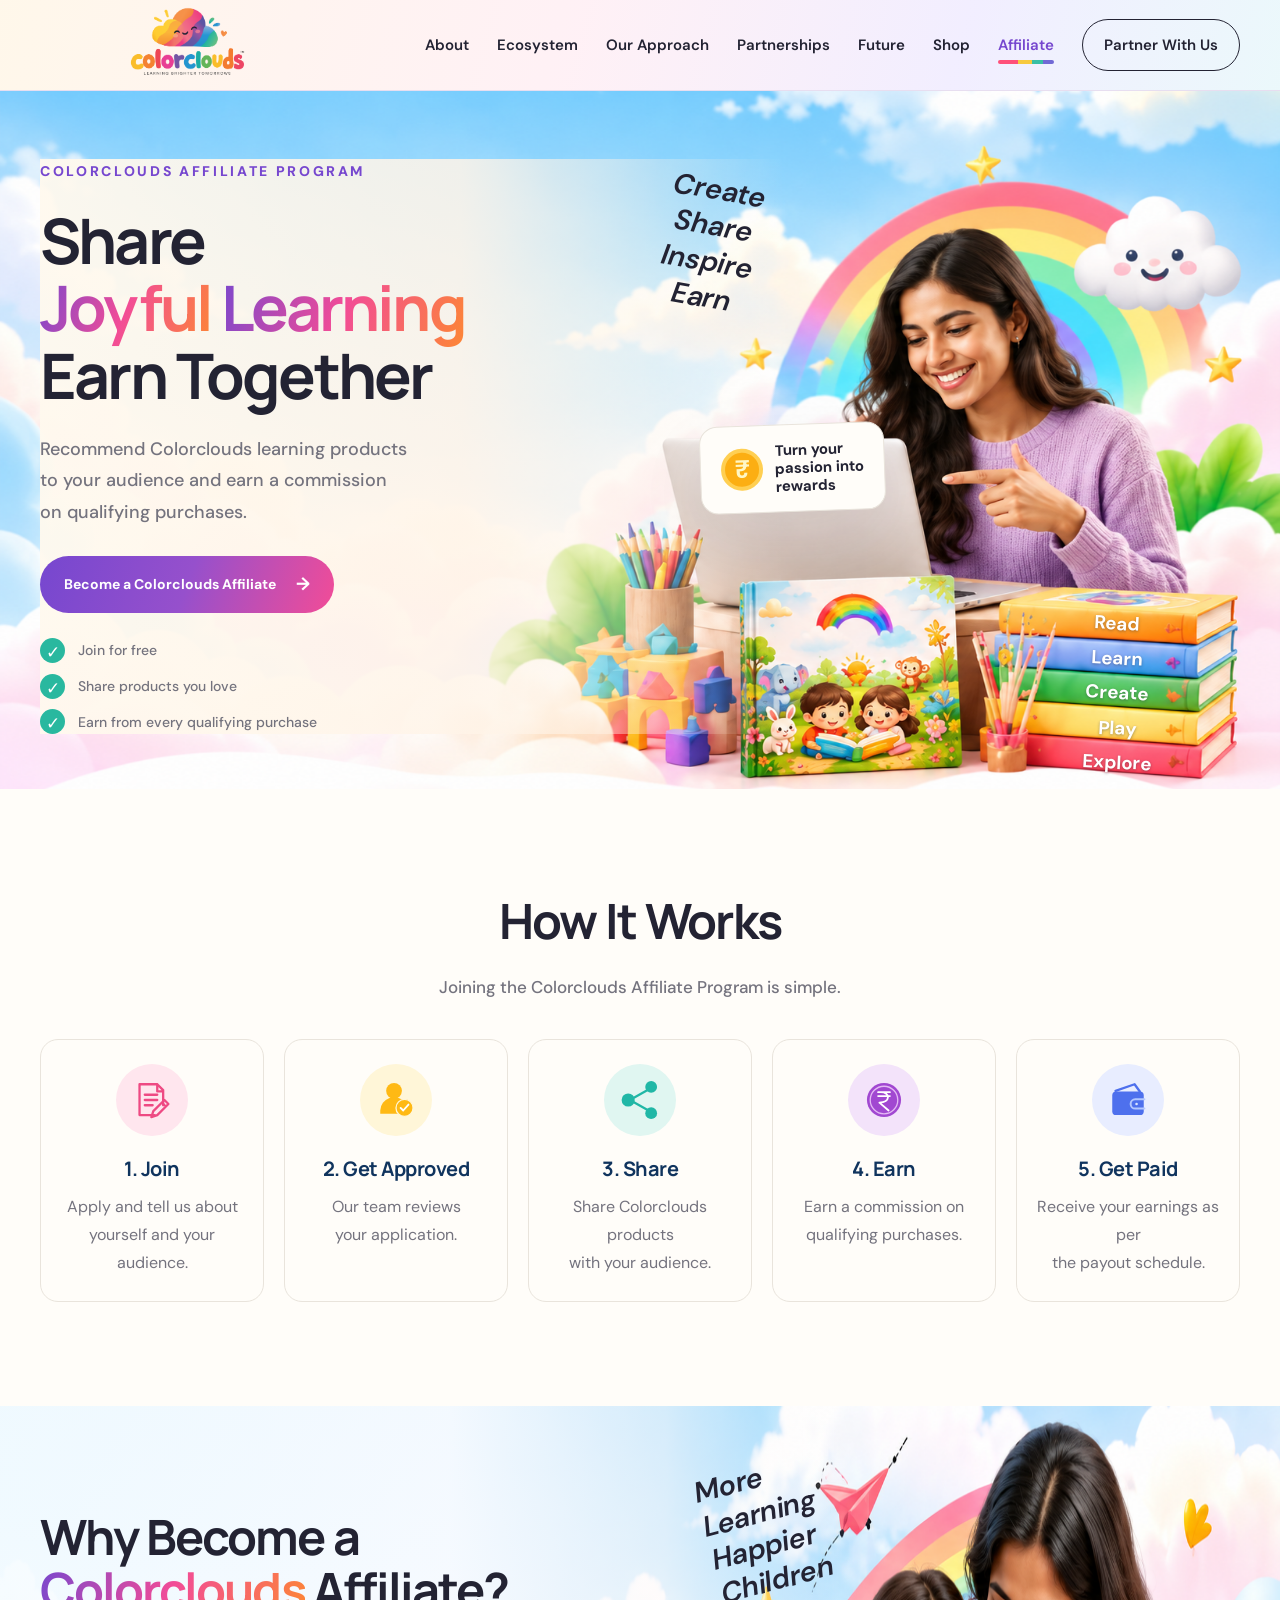
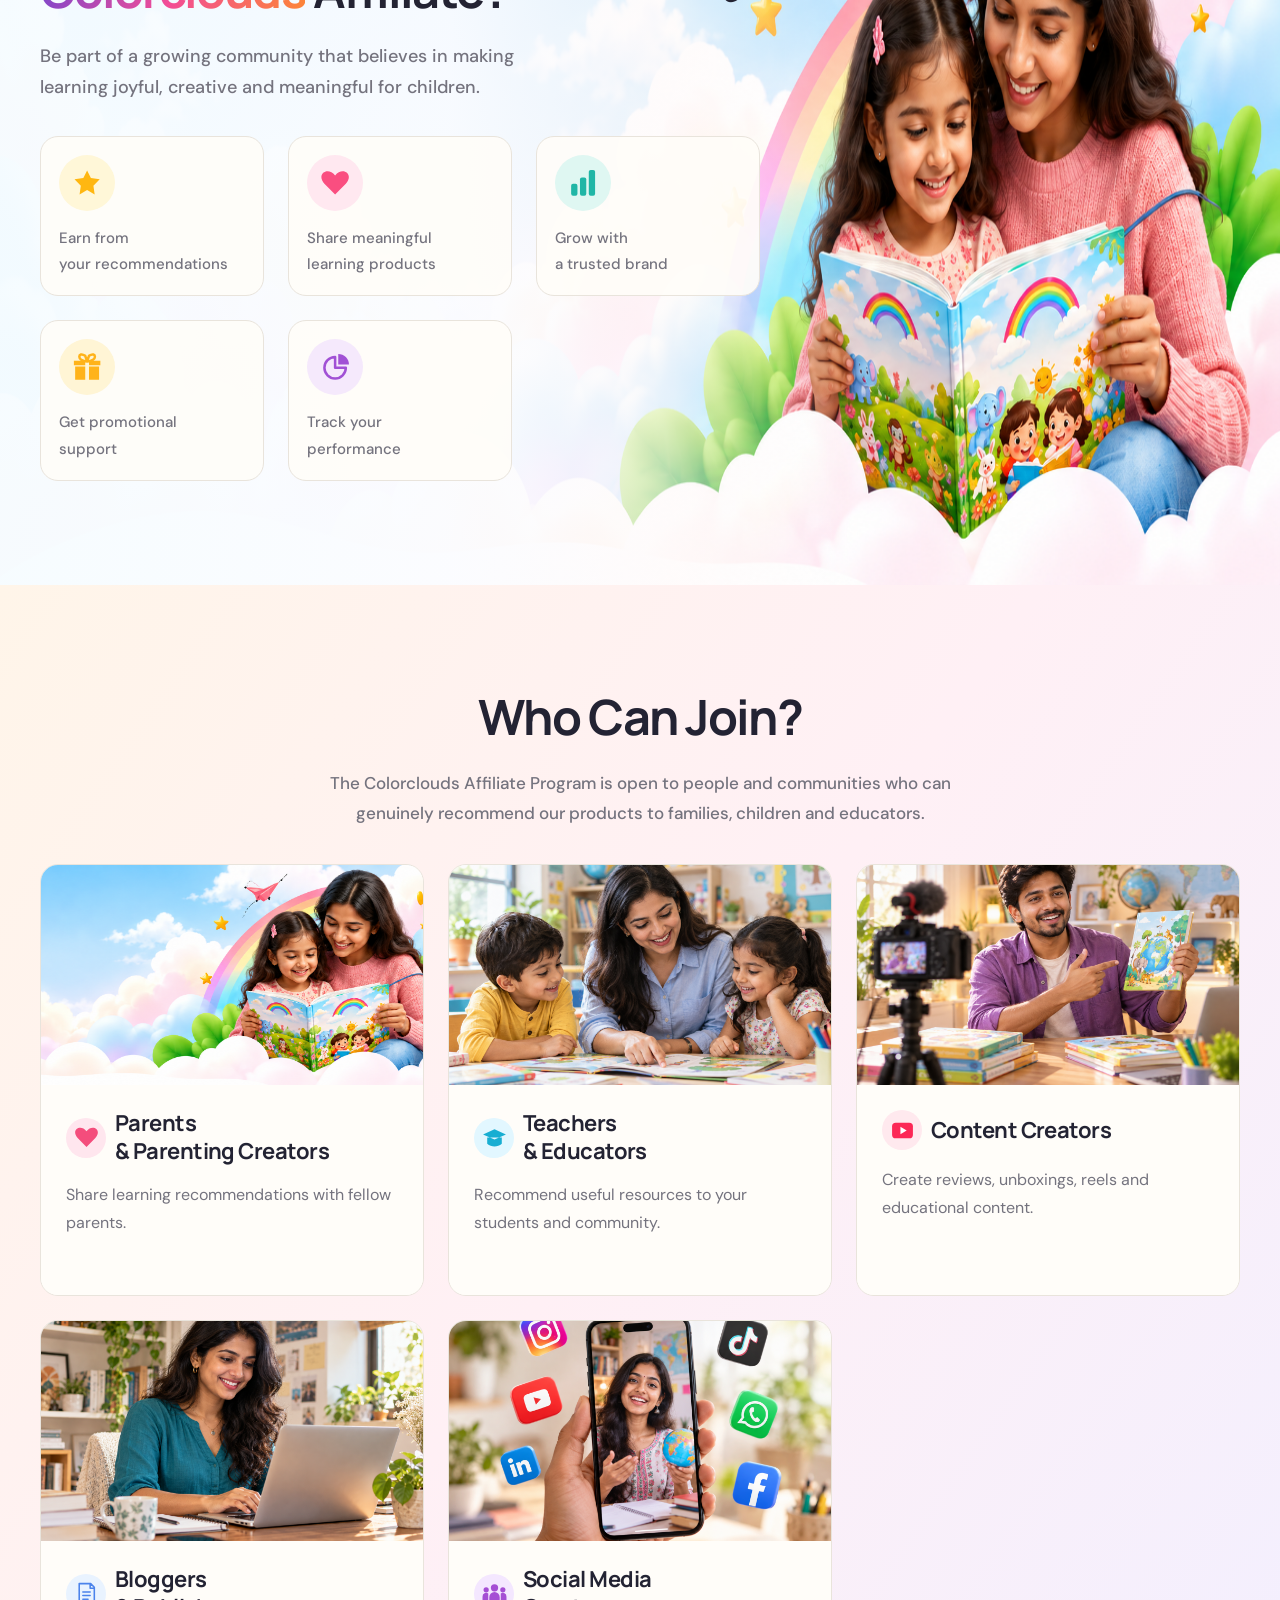
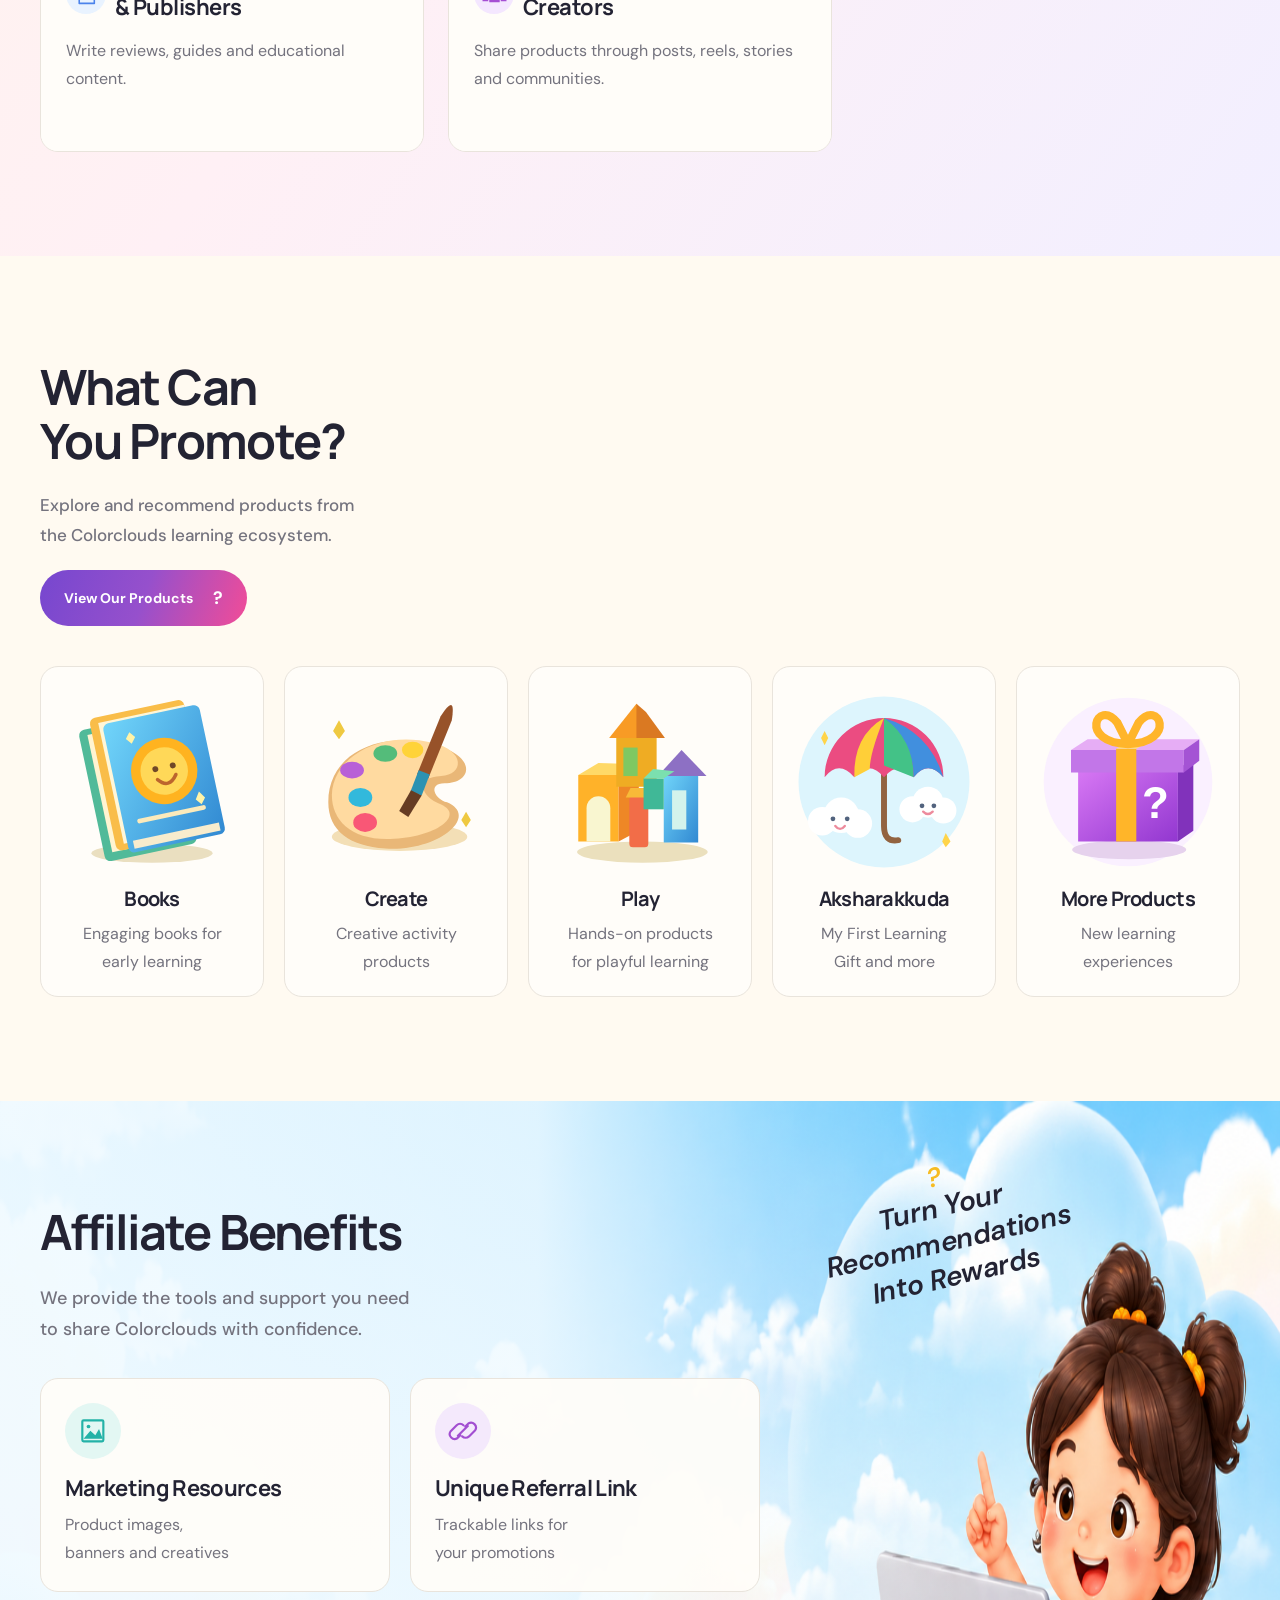
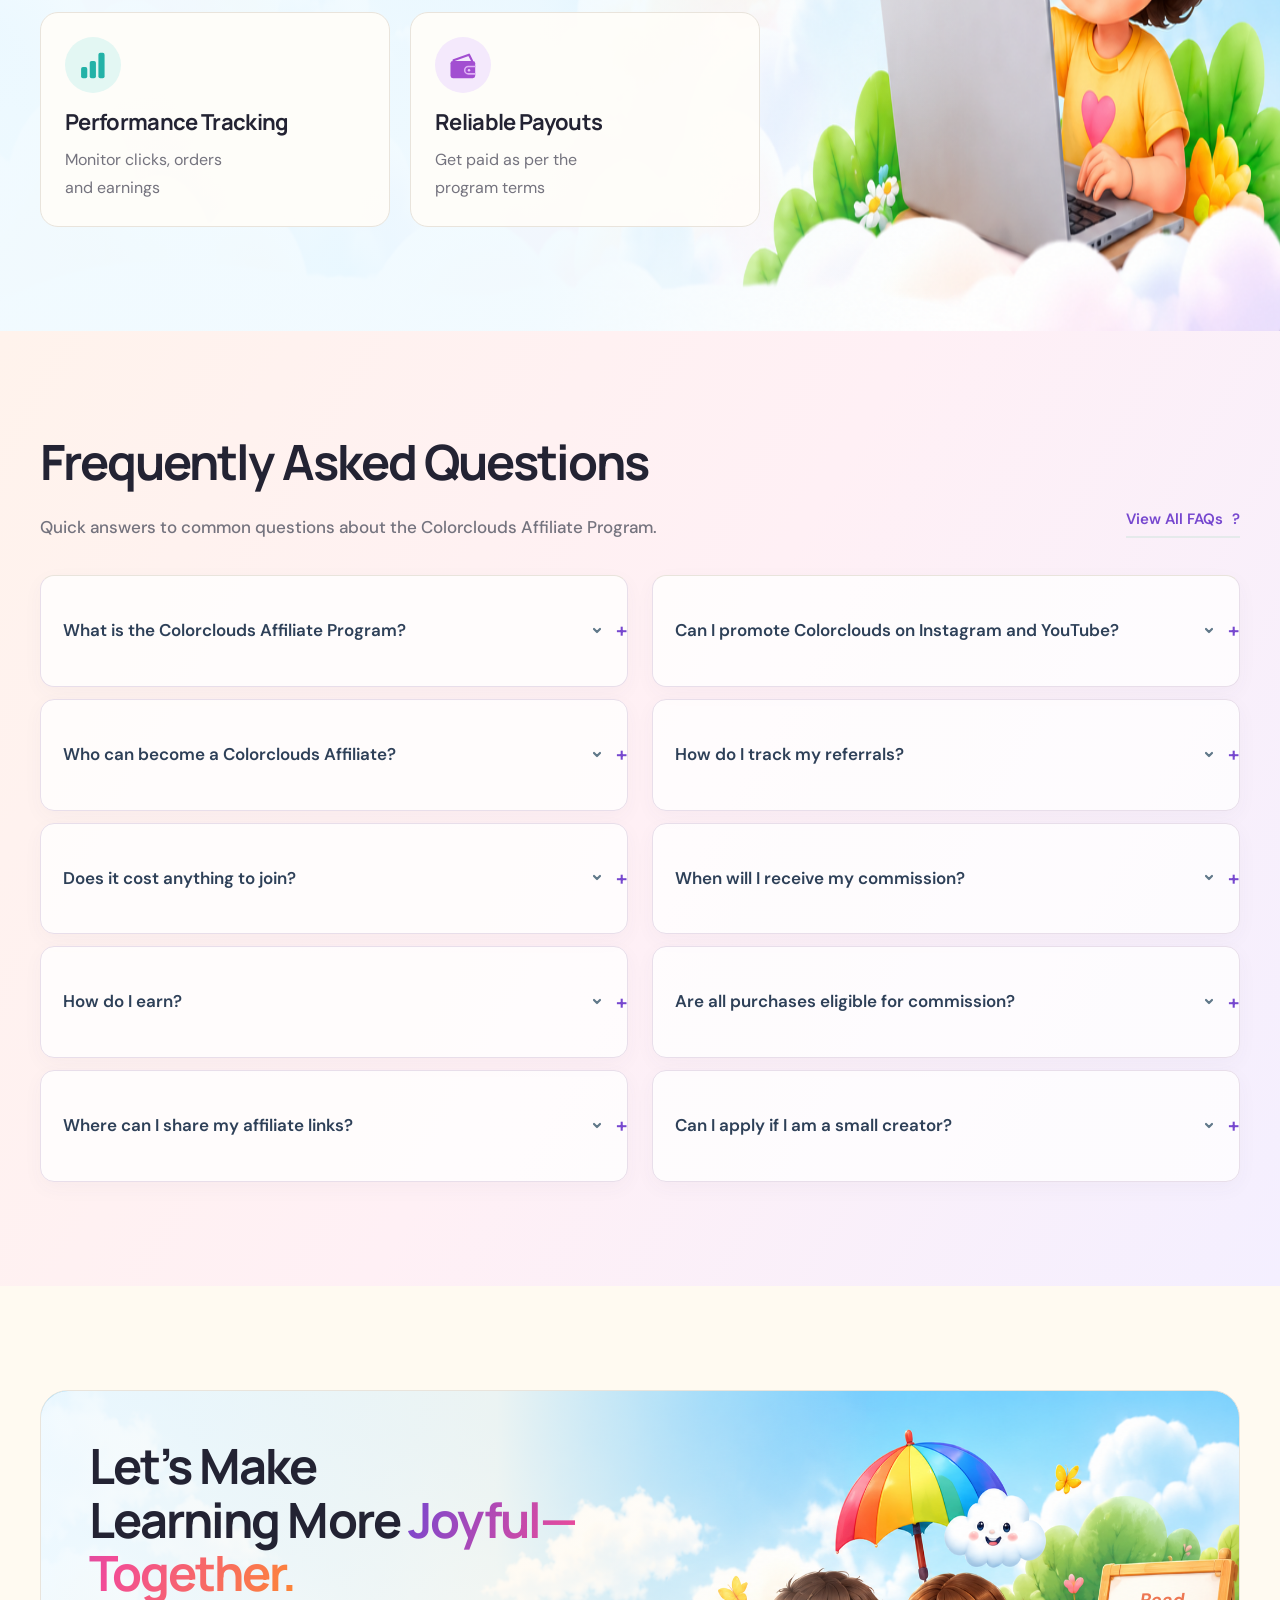
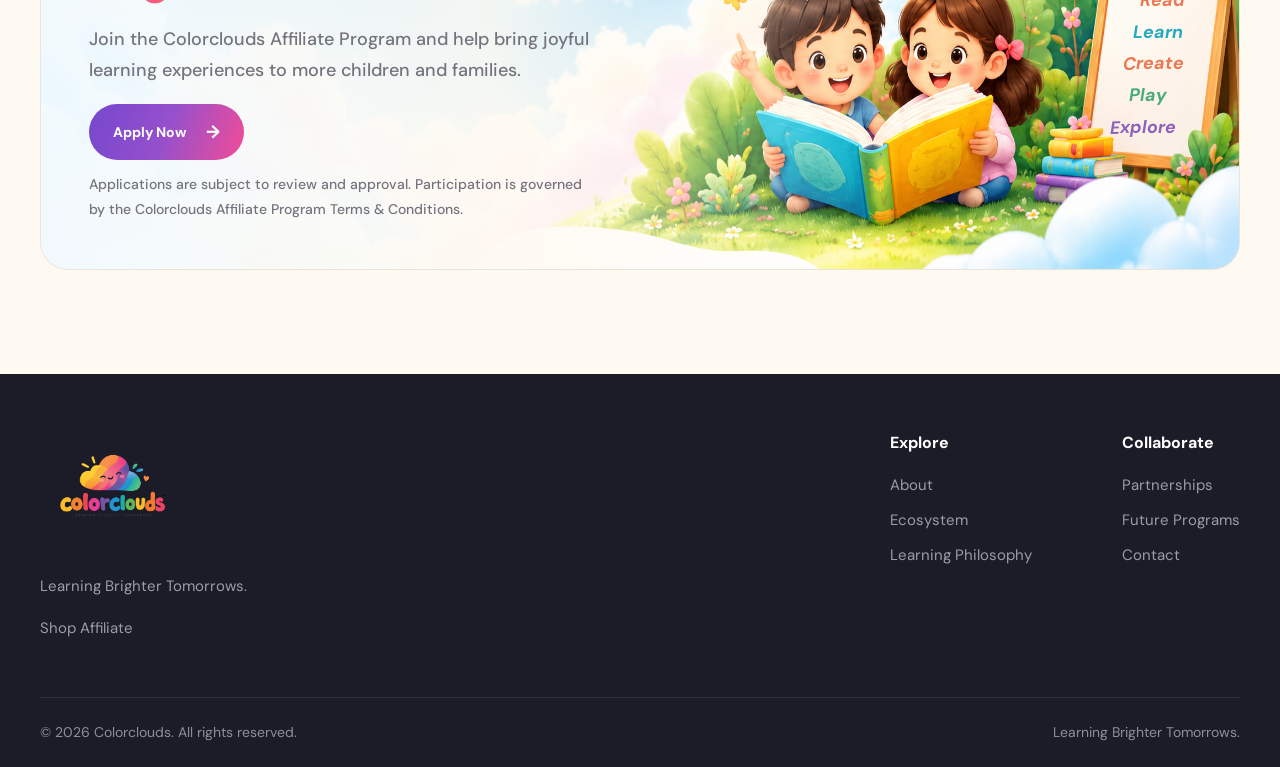
==== commit 565ee87d: "Add footer section with branding and navigation links" ====
--- a/affiliate-program/index.html
+++ b/affiliate-program/index.html
@@ -133,6 +133,28 @@
       </div>
     </section>
   </main>
+
+  <footer>
+    <div class="container footer-top">
+      <div class="footer-brand">
+        <a class="brand" href="/#top" aria-label="Colorclouds home">
+          <img src="../assets/colorclouds-logo.png" alt="Colorclouds — Learning Brighter Tomorrows" />
+        </a>
+        <p>Learning Brighter Tomorrows.</p>
+        <a class="footer-shop" href="https://shop.colorclouds.in">Shop</a>
+        <a class="footer-shop" href="https://colorclouds.in/affiliate-program/">Affiliate</a>
+      </div>
+      <div class="footer-links">
+        <div><b>Explore</b><a href="/#about">About</a><a href="/#ecosystem">Ecosystem</a><a href="/#approach">Learning Philosophy</a></div>
+        <div><b>Collaborate</b><a href="/#partnerships">Partnerships</a><a href="/#future">Future Programs</a><a href="/#contact">Contact</a></div>
+      </div>
+    </div>
+    <div class="container footer-bottom">
+      <span>© <span id="year"></span> Colorclouds. All rights reserved.</span>
+      <span>Learning Brighter Tomorrows.</span>
+    </div>
+  </footer>
+
   <script src="script.js"></script>
 </body>
 </html>
--- a/affiliate-program/home-theme.css
+++ b/affiliate-program/home-theme.css
@@ -149,3 +149,18 @@
 .affiliate-hero > .hero-book-labels { inset:0; width:auto; height:auto; display:block; transform:none; pointer-events:none; z-index:2; }
 .hero-book-labels span { position:absolute; display:block; transform:translate(-50%,-50%) rotate(3deg); text-align:center; line-height:1; font-weight:700; color:#fff; text-shadow:0 1px 3px #23233366; }
 @media(max-width:760px) { .affiliate-hero > .hero-book-labels { display:none; } }
+
+/* Center every word inside the illustrated board's writing surface. */
+.closing-panel { container-type:inline-size; }
+.closing-panel .closing-board { inset:0; width:auto; height:auto; display:block; transform:none; pointer-events:none; font-size:clamp(10px,1.5cqw,20px); line-height:1; }
+.closing-board span { position:absolute; width:8%; text-align:center; transform:translate(-50%,-50%) rotate(-1deg); }
+.closing-board span:nth-child(1) { left:93.6%; top:44%; }
+.closing-board span:nth-child(2) { left:93.2%; top:50.6%; }
+.closing-board span:nth-child(3) { left:92.8%; top:57.2%; }
+.closing-board span:nth-child(4) { left:92.4%; top:63.8%; }
+.closing-board span:nth-child(5) { left:92%; top:70.4%; }
+@media(max-width:600px) { .closing-panel .closing-board { display:none; } }
+
+/* Keep the shared footer logo clear of affiliate header artwork positioning. */
+.footer-brand .brand { position:static; width:auto; height:auto; overflow:visible; }
+.footer-brand .brand img { position:static; left:auto; top:auto; width:150px; height:auto; max-height:130px; object-fit:contain; transform:none; }
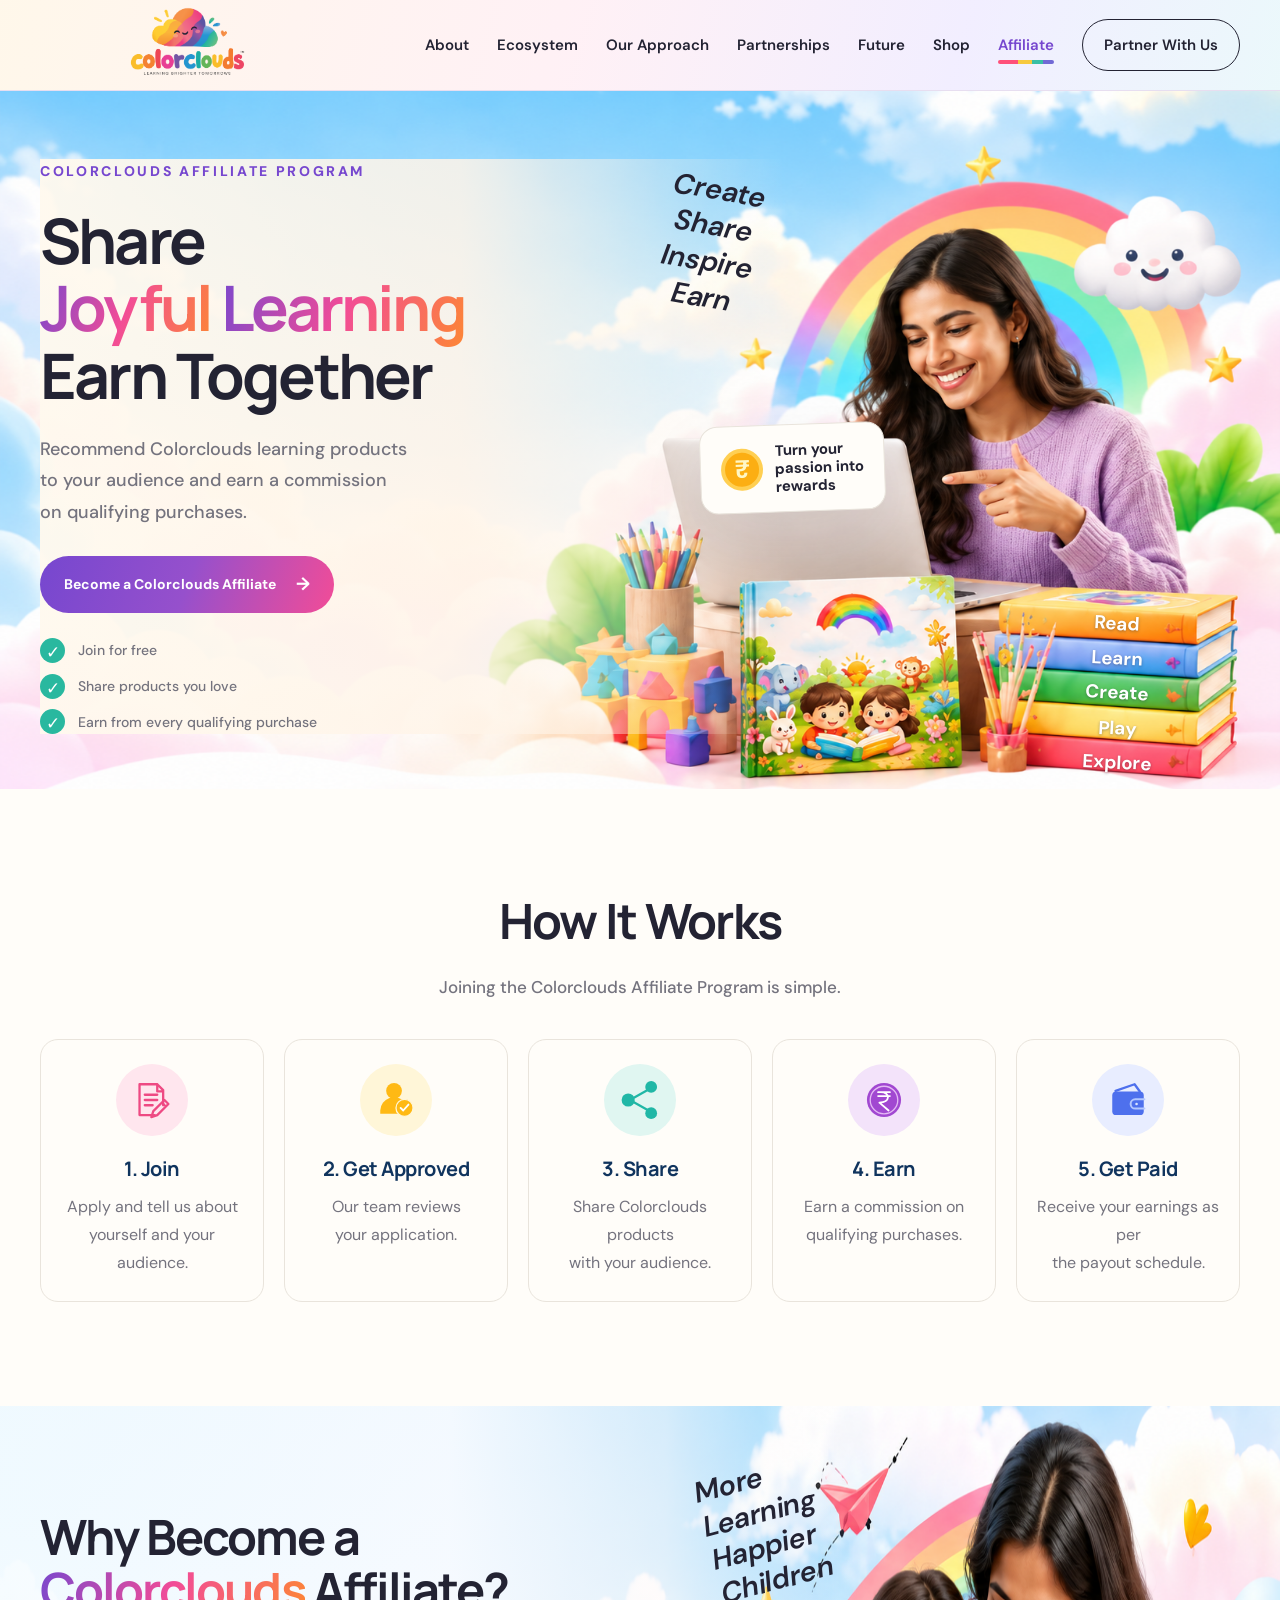
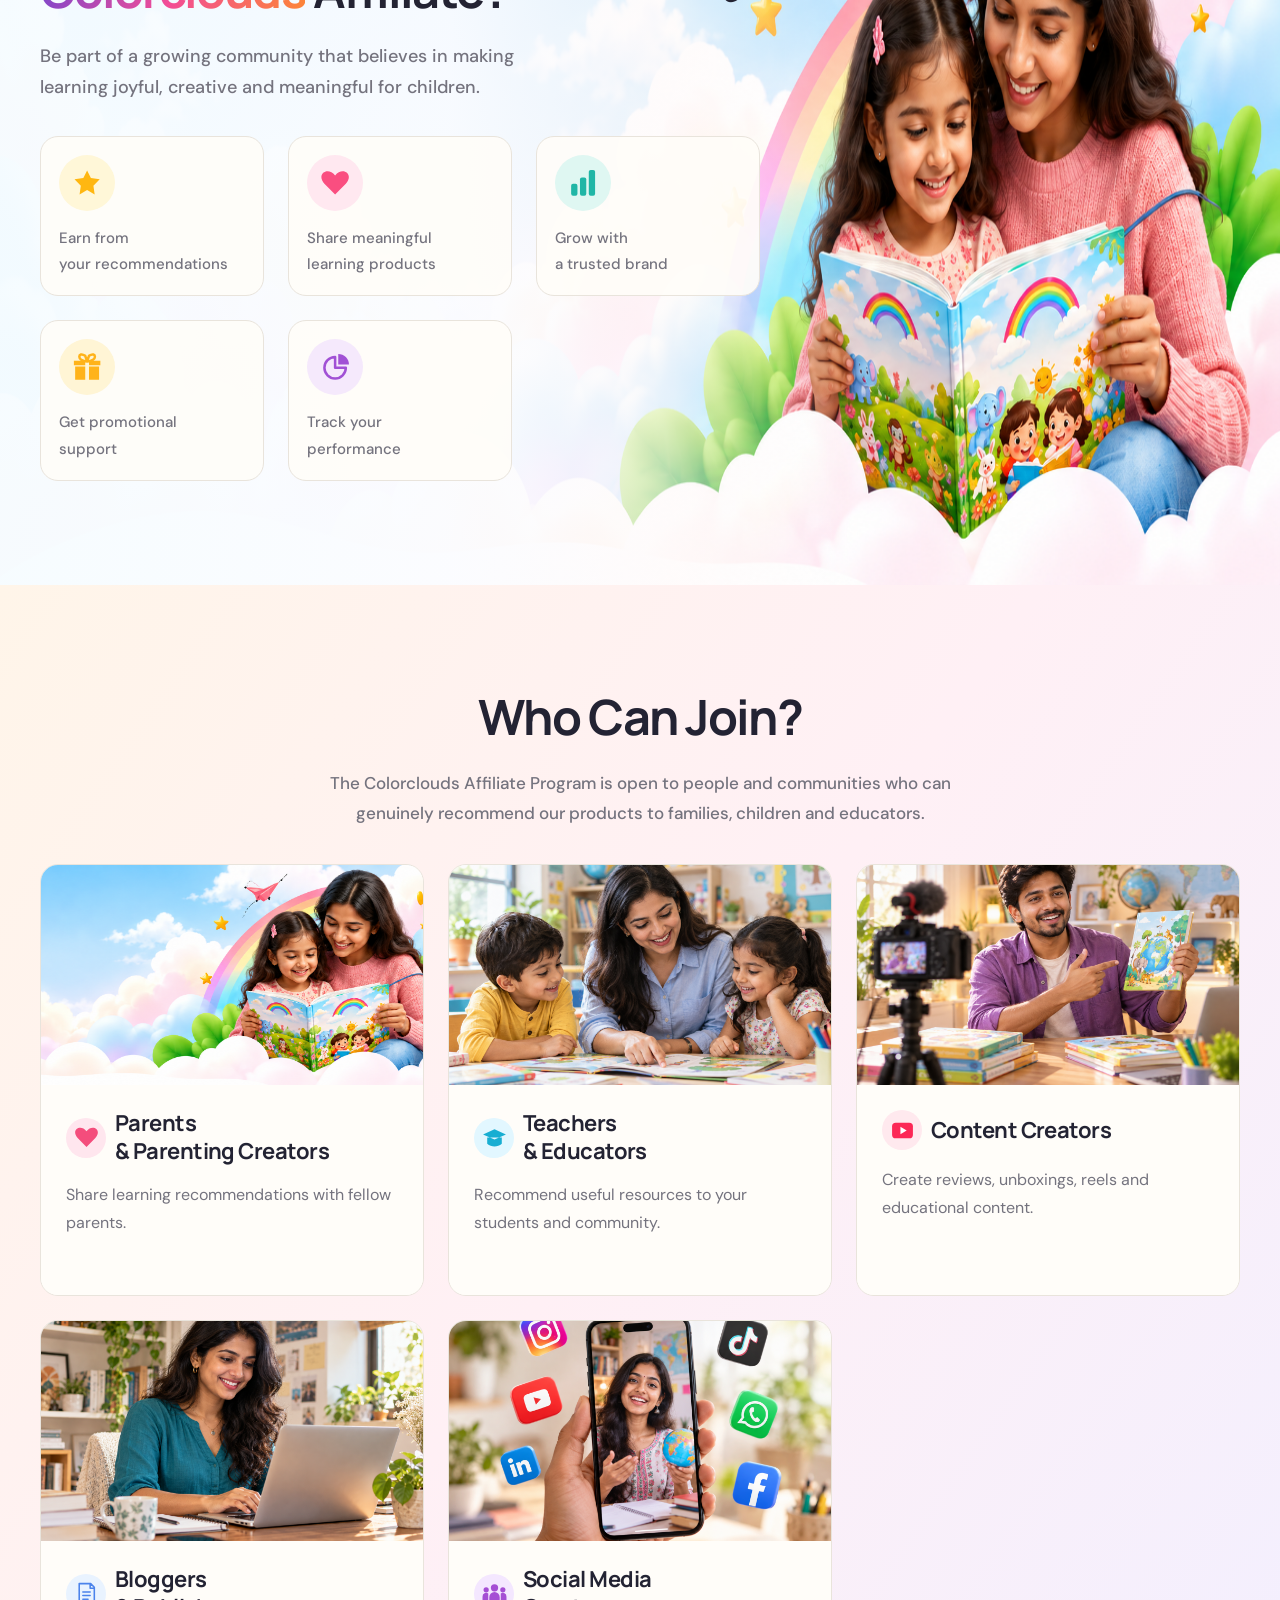
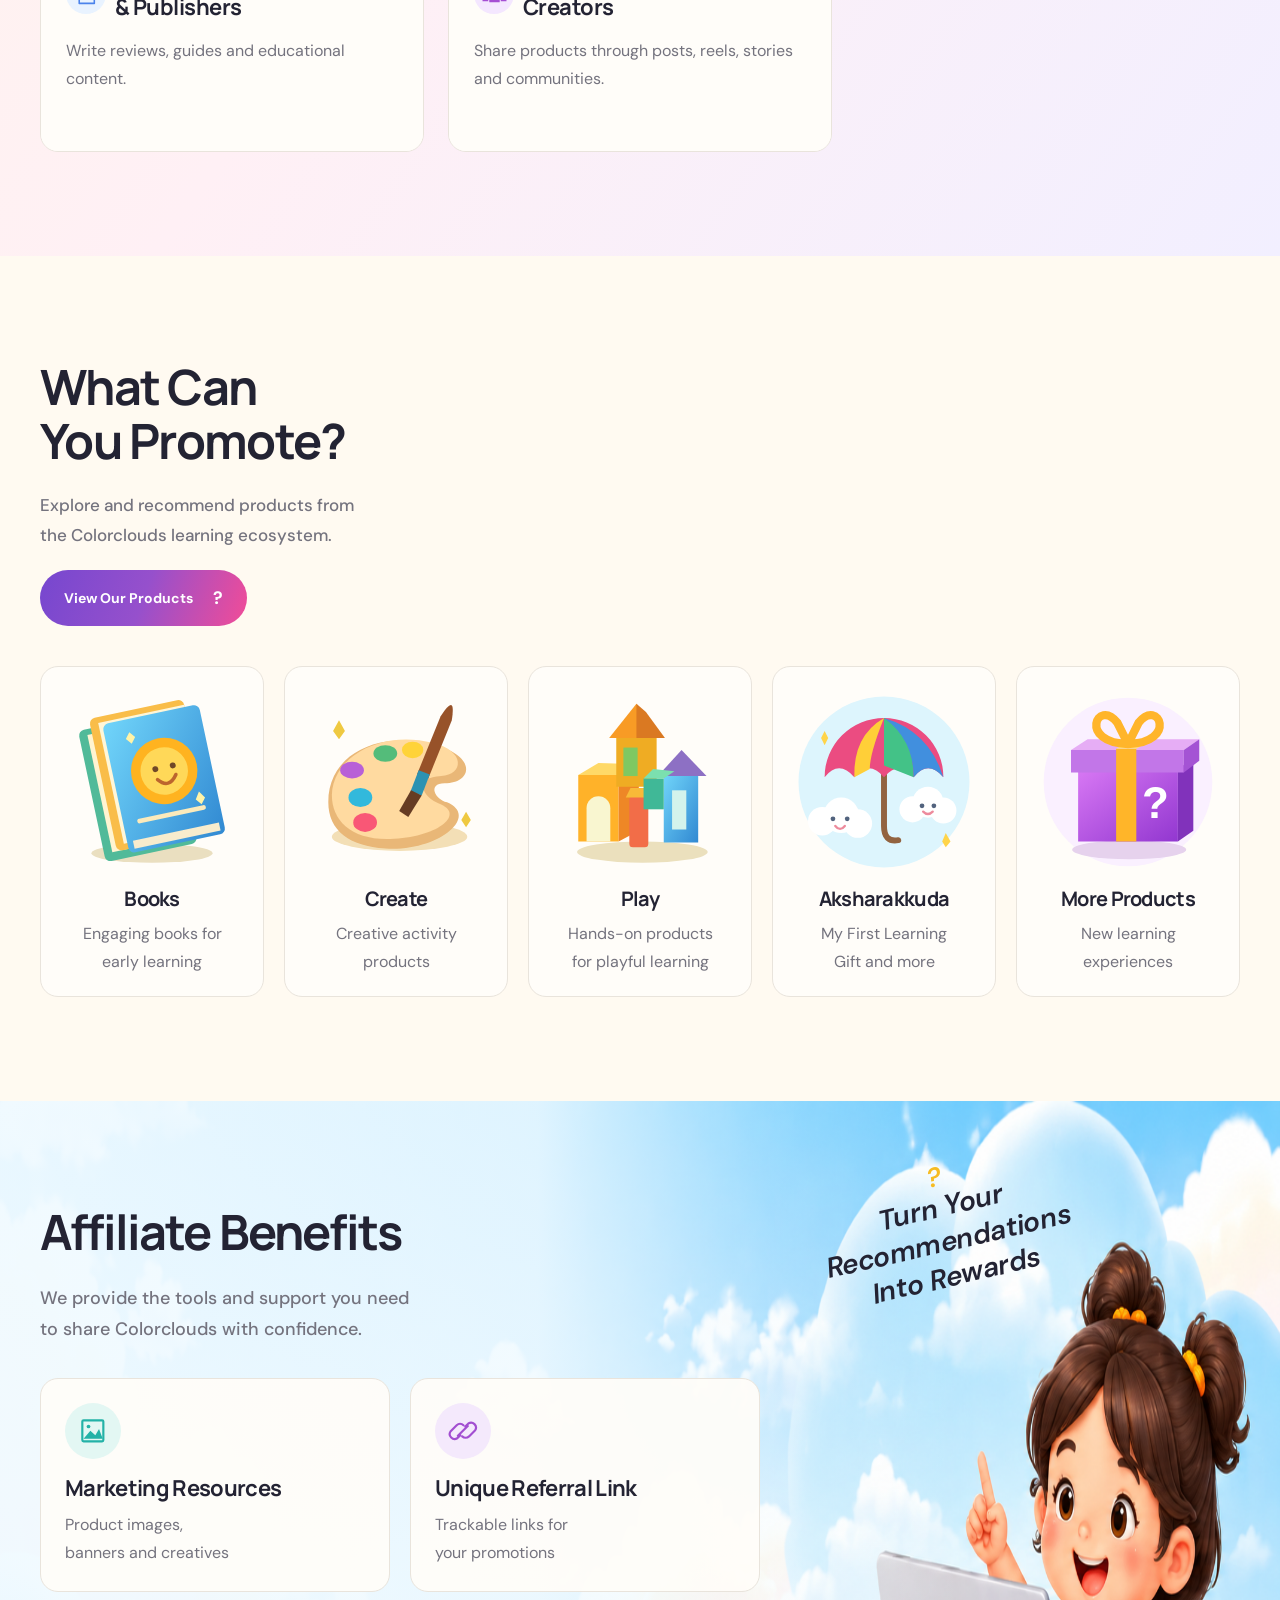
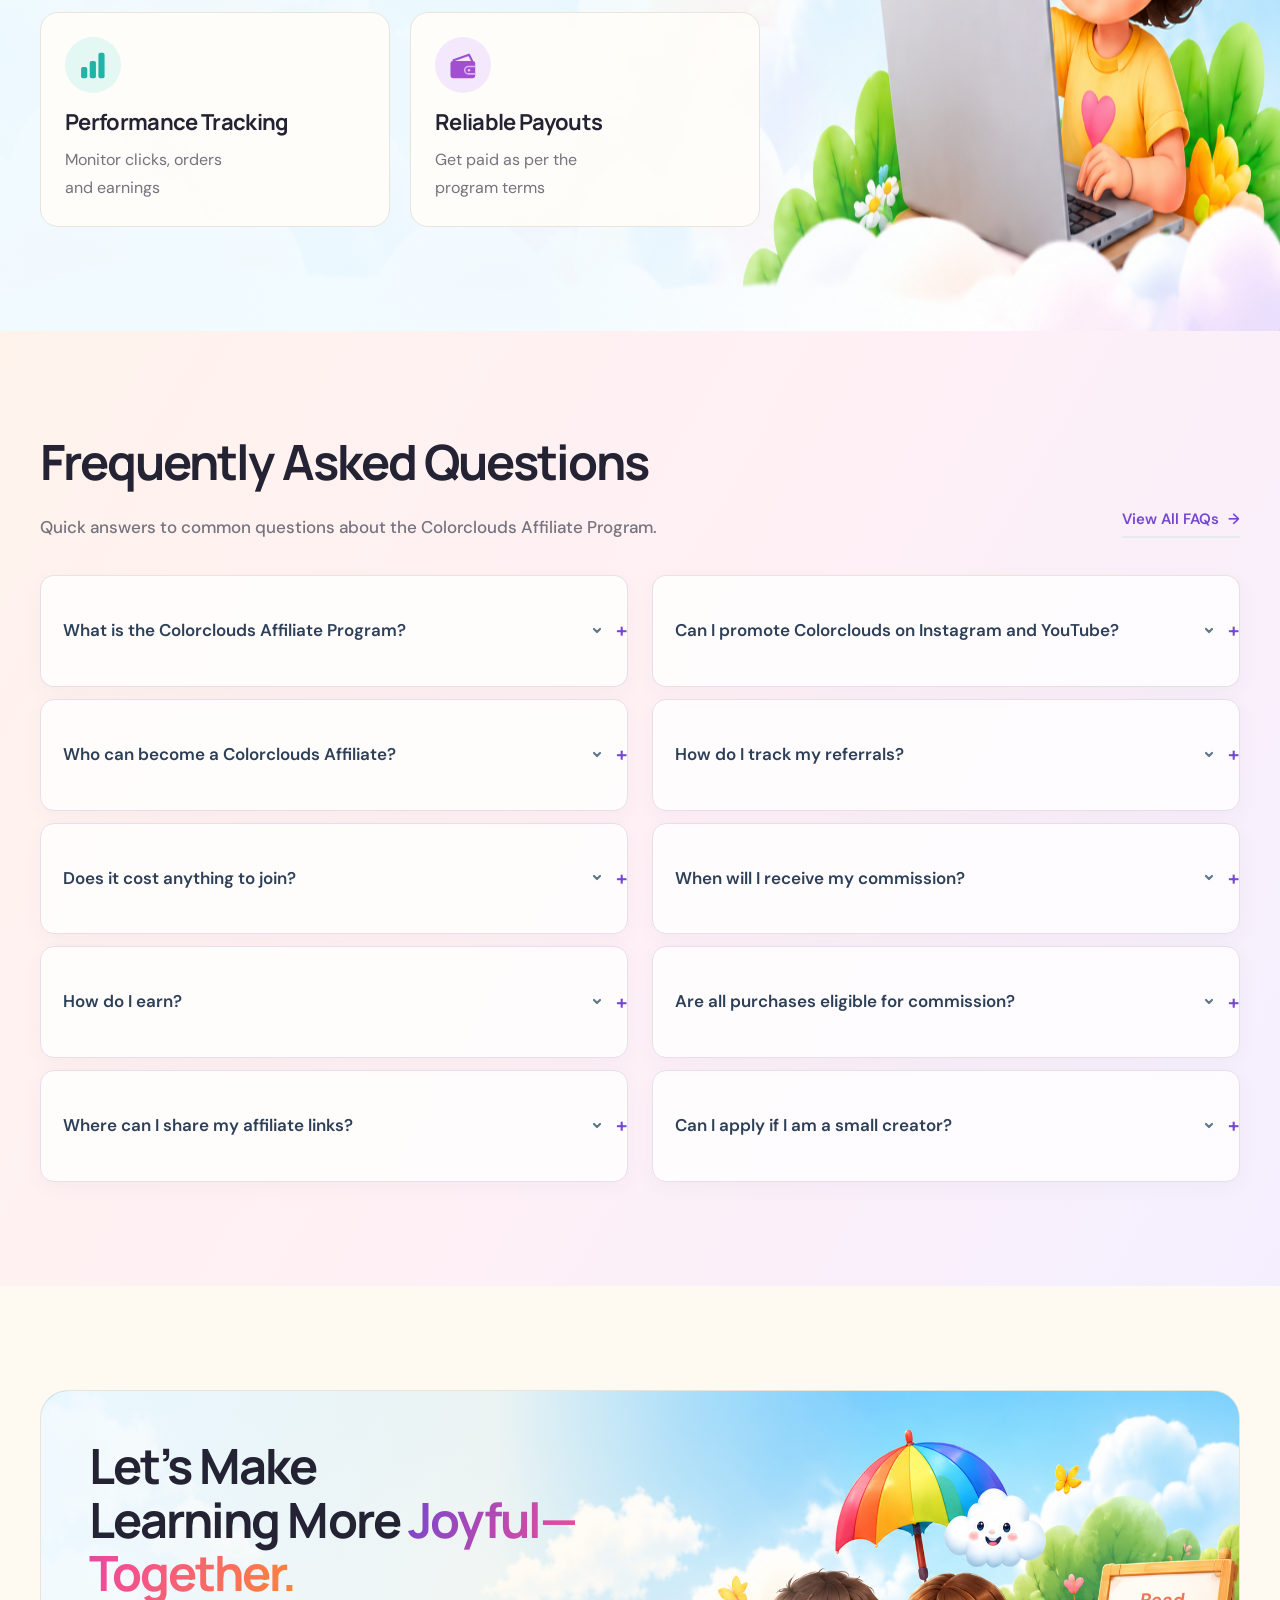
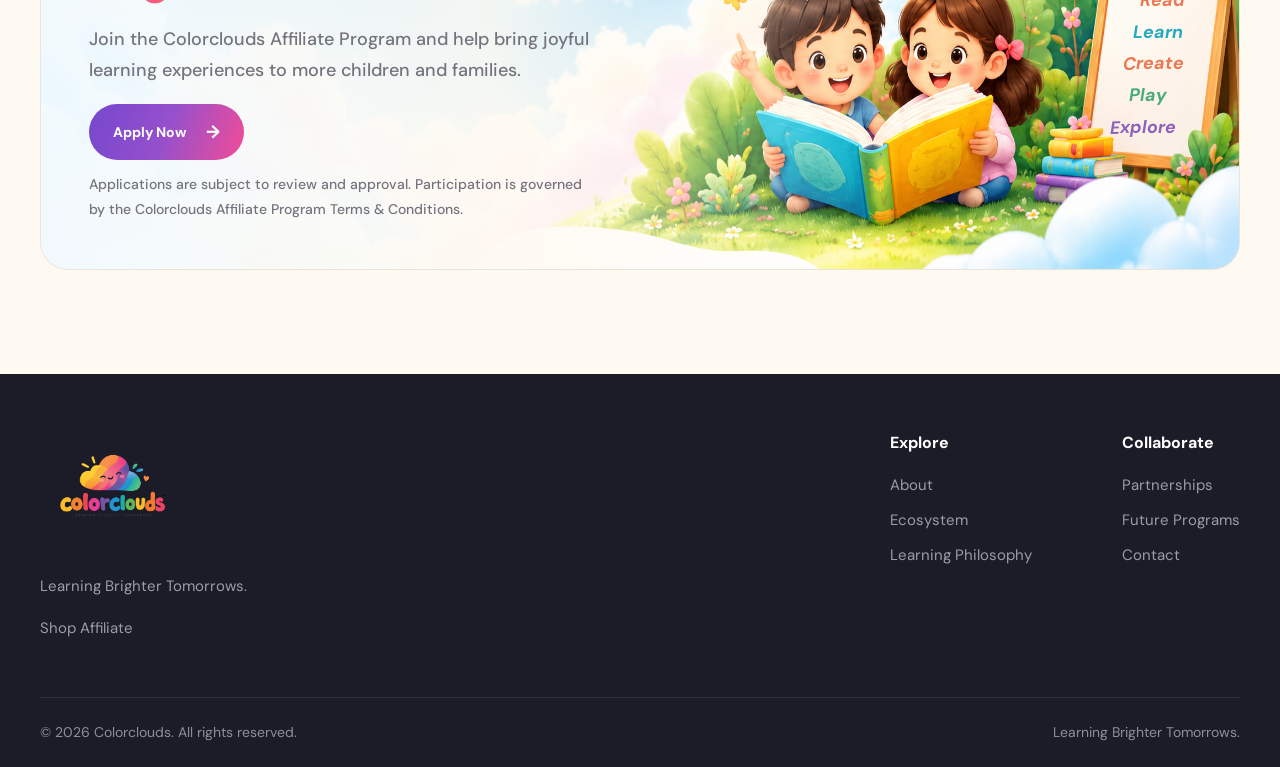
==== commit 16841aaa: "Refactor affiliate program scripts for improved structure and functionality" ====
--- a/affiliate-program/index.html
+++ b/affiliate-program/index.html
@@ -155,6 +155,6 @@
     </div>
   </footer>
 
-  <script src="script.js"></script>
+  <script src="script.js?v=20261006-2" defer></script>
 </body>
 </html>
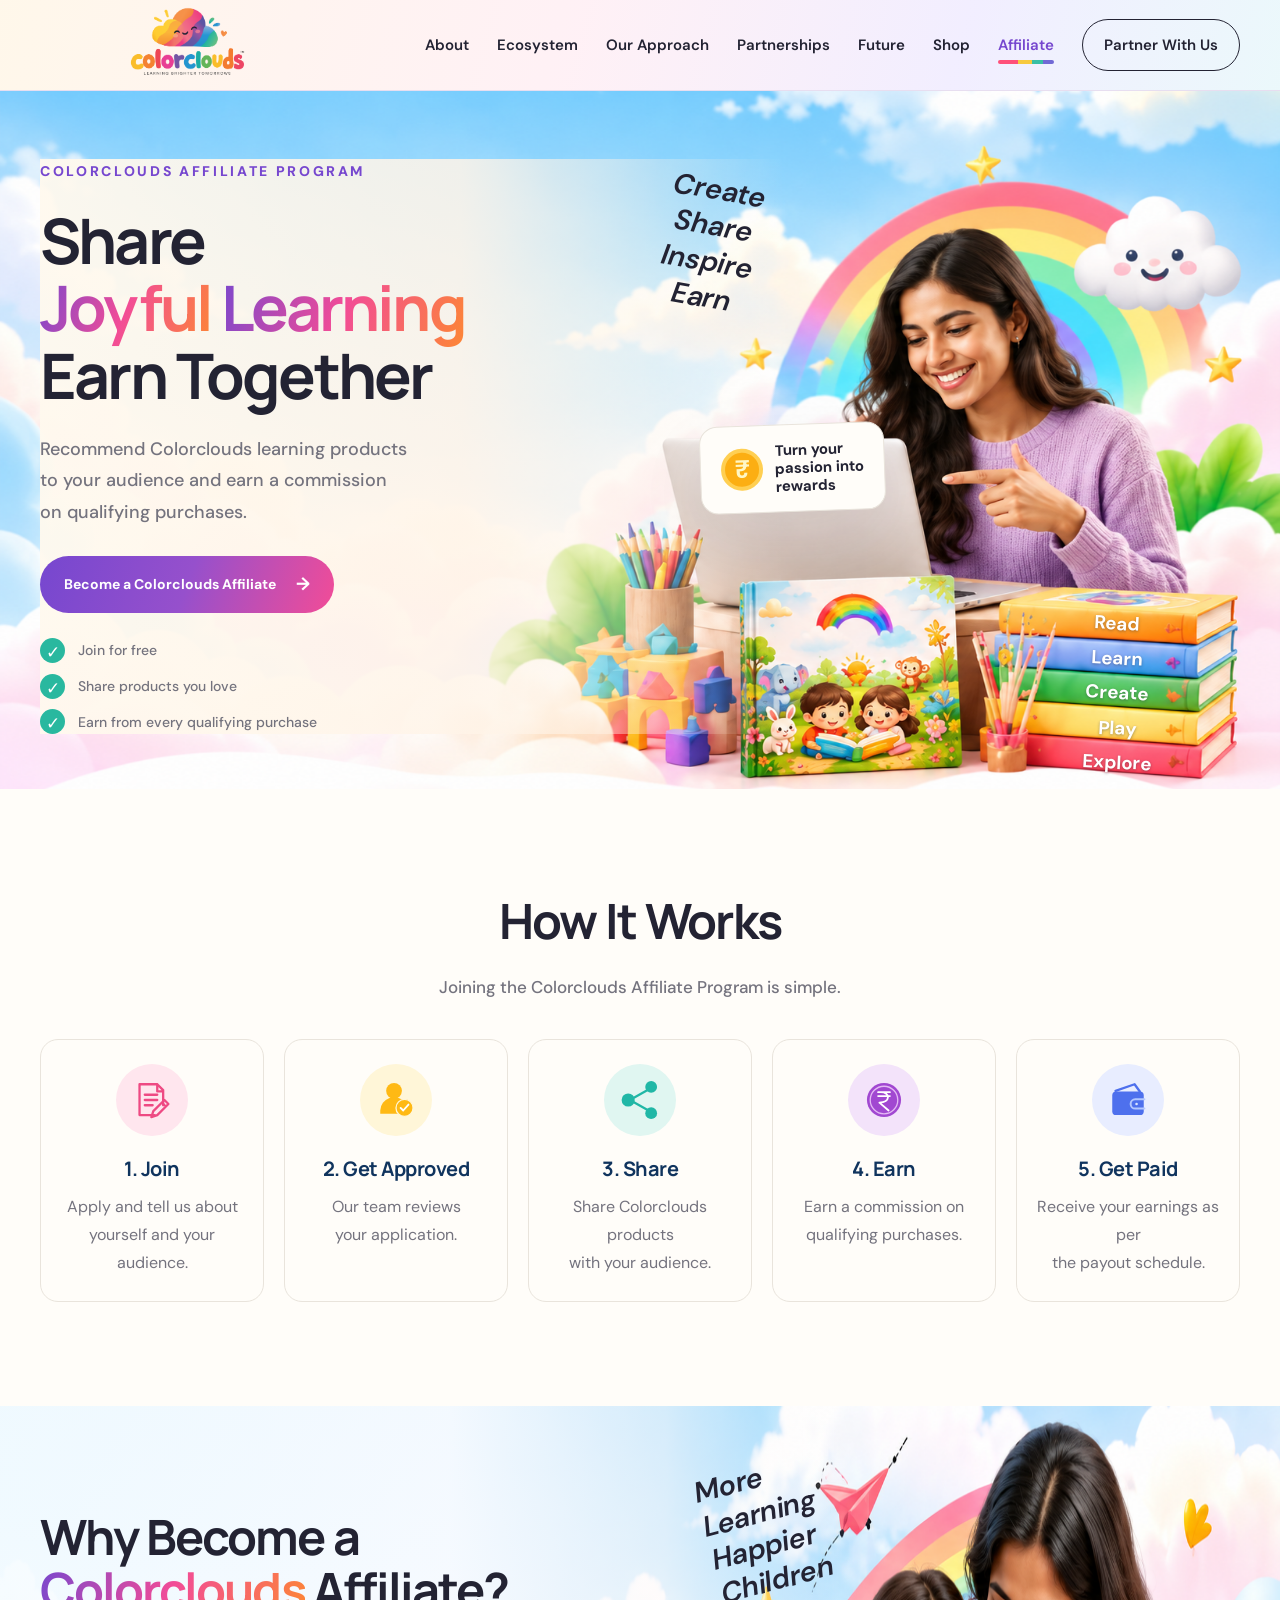
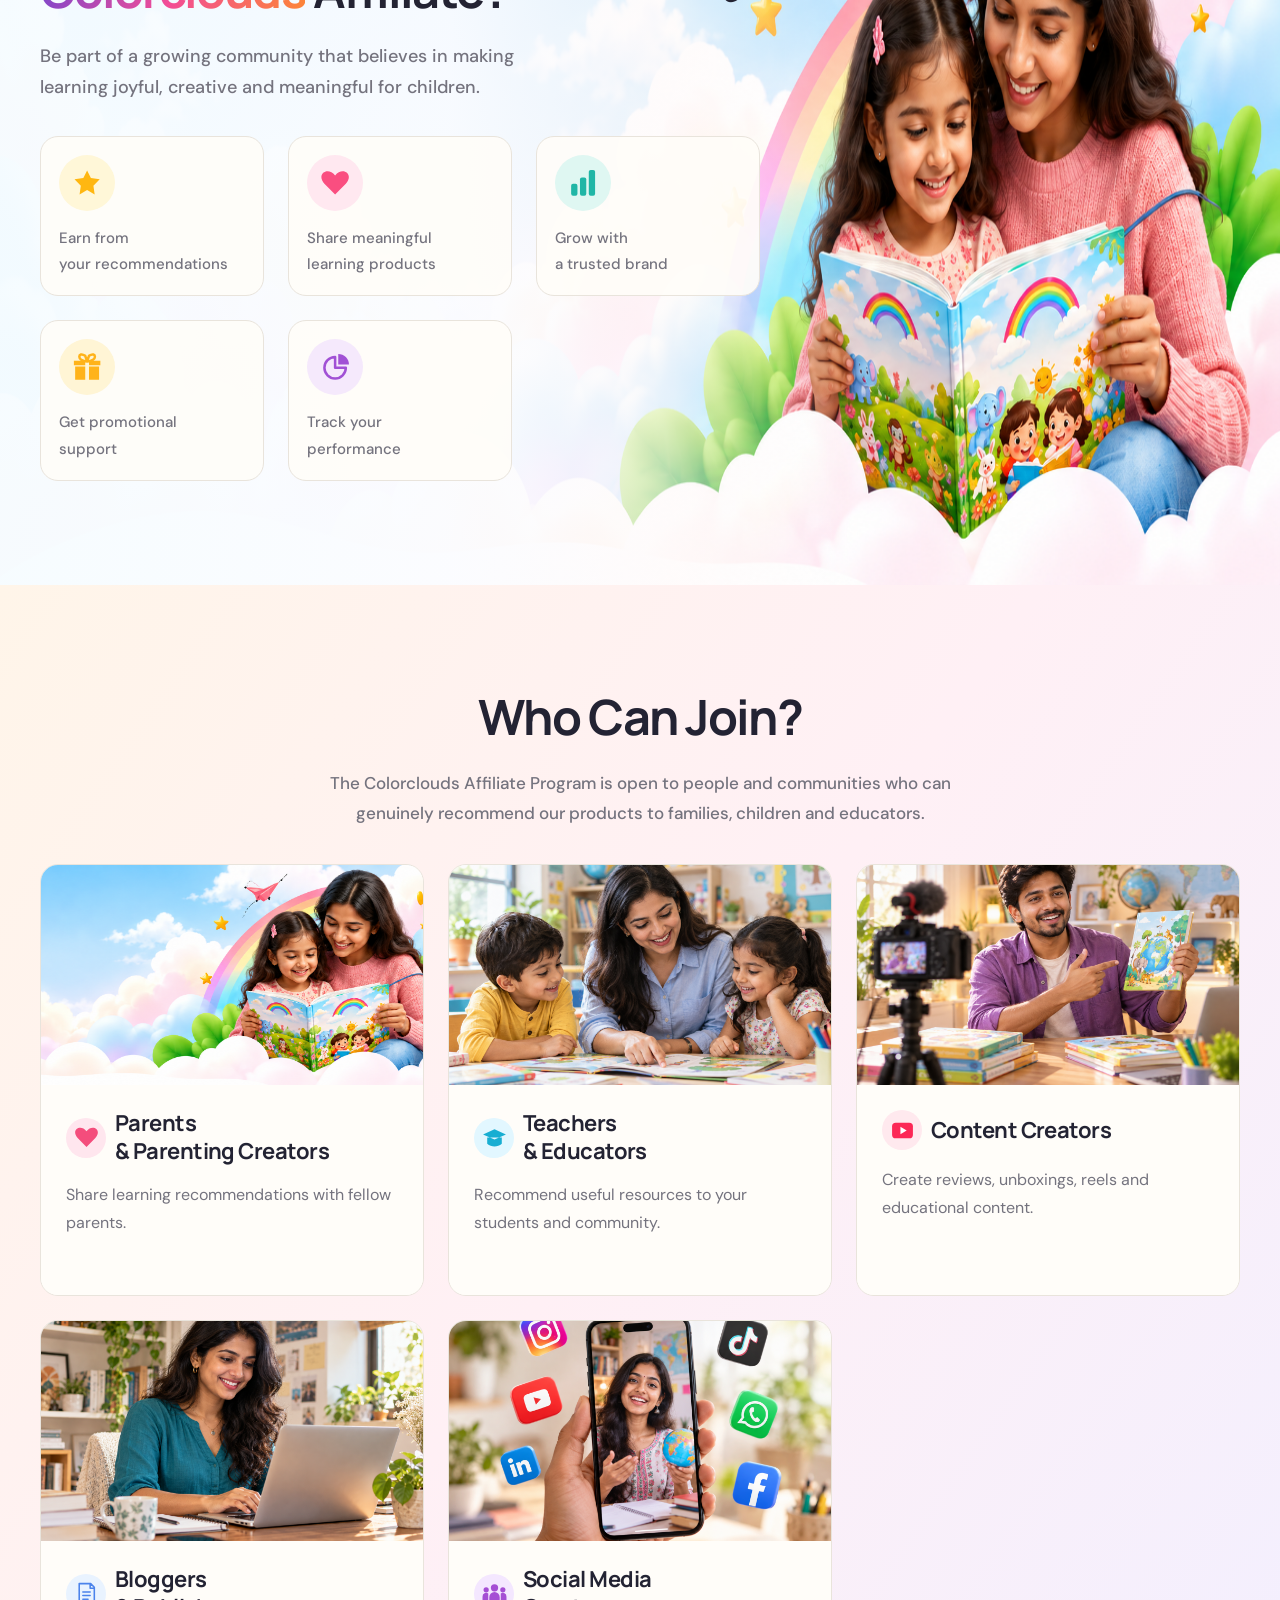
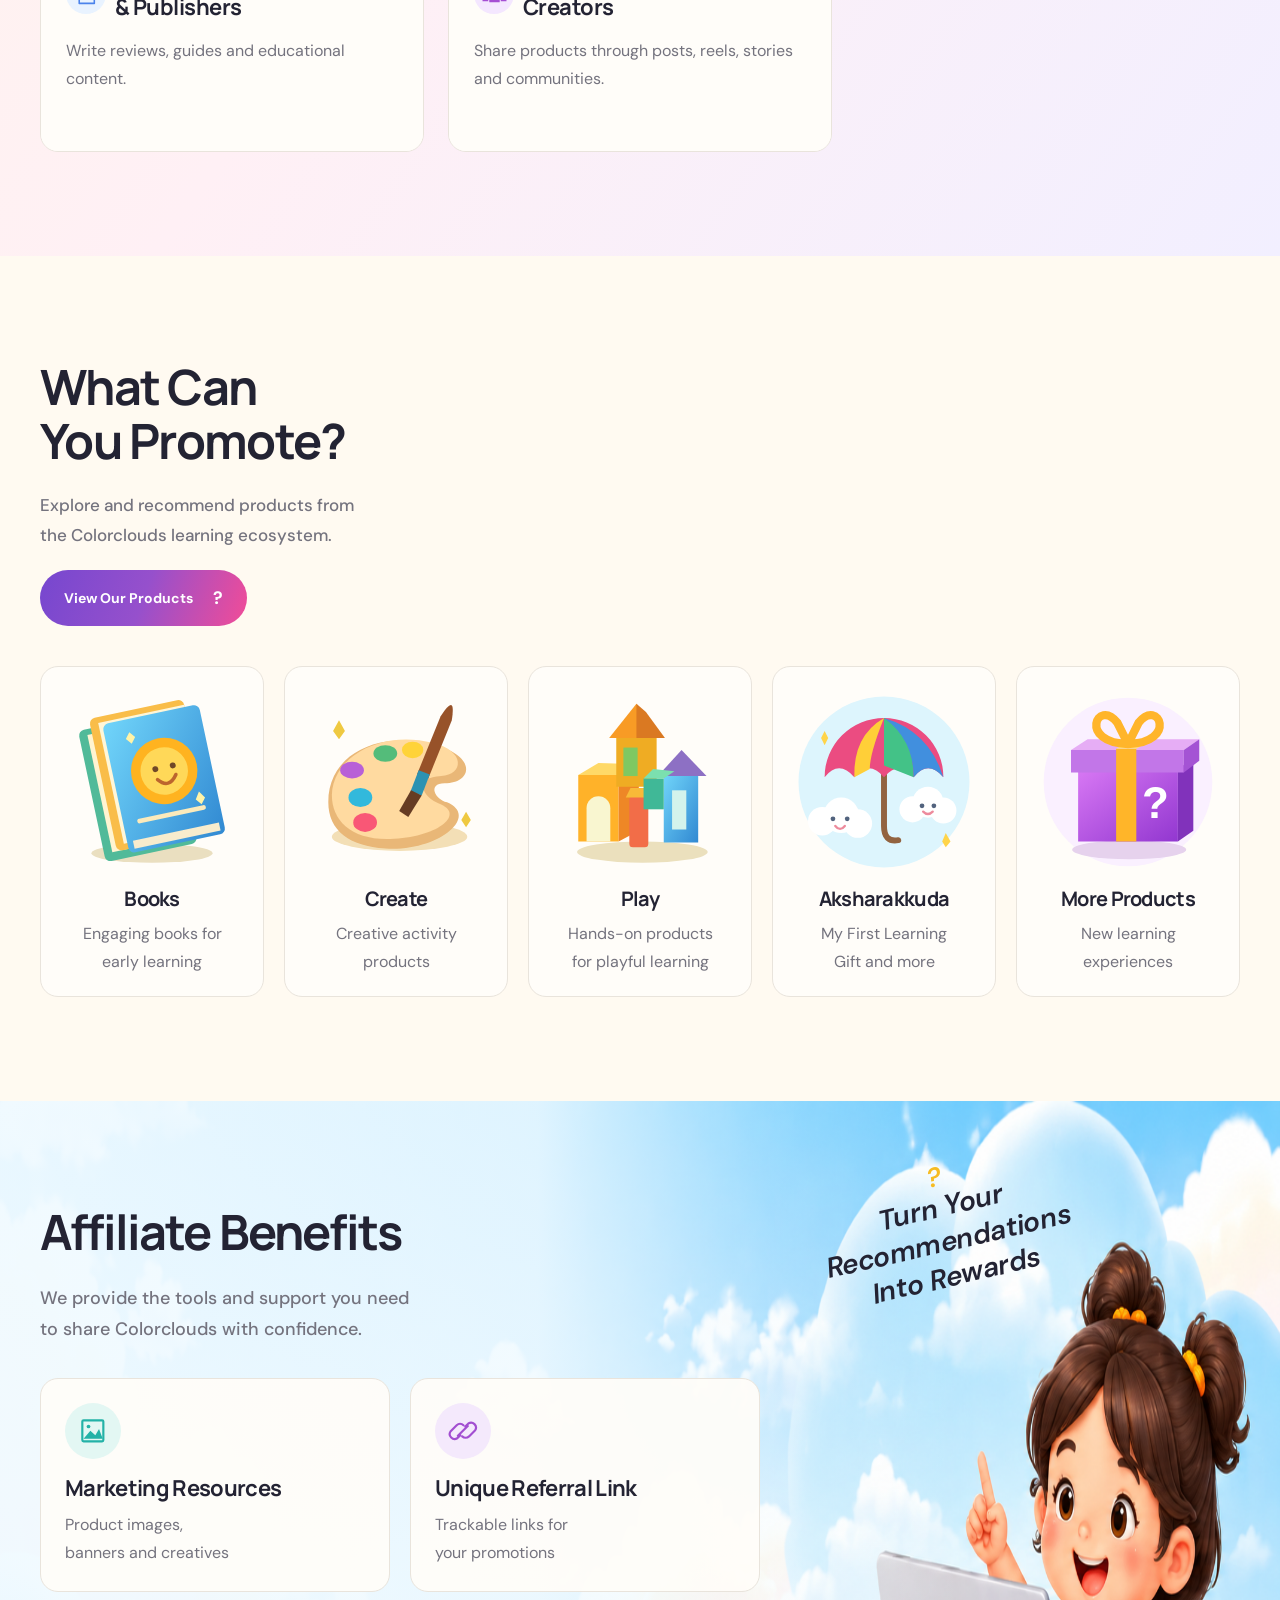
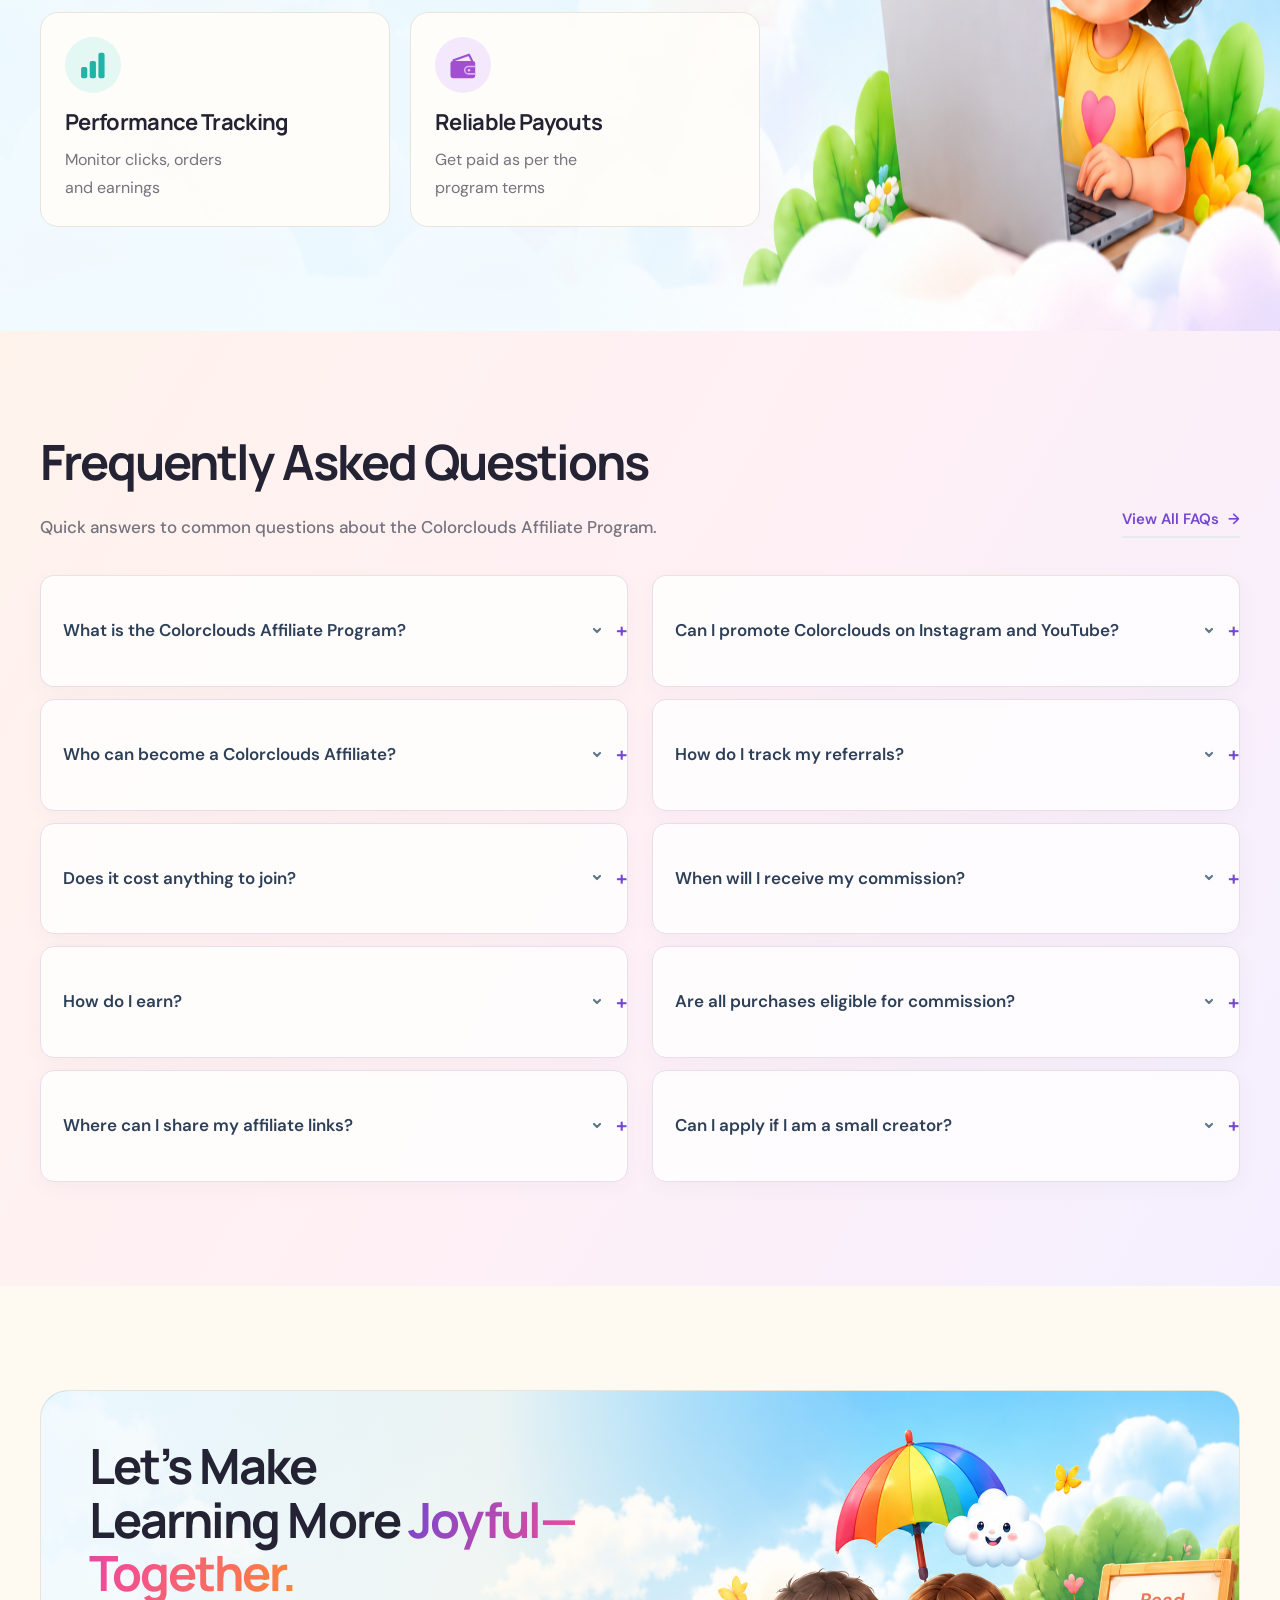
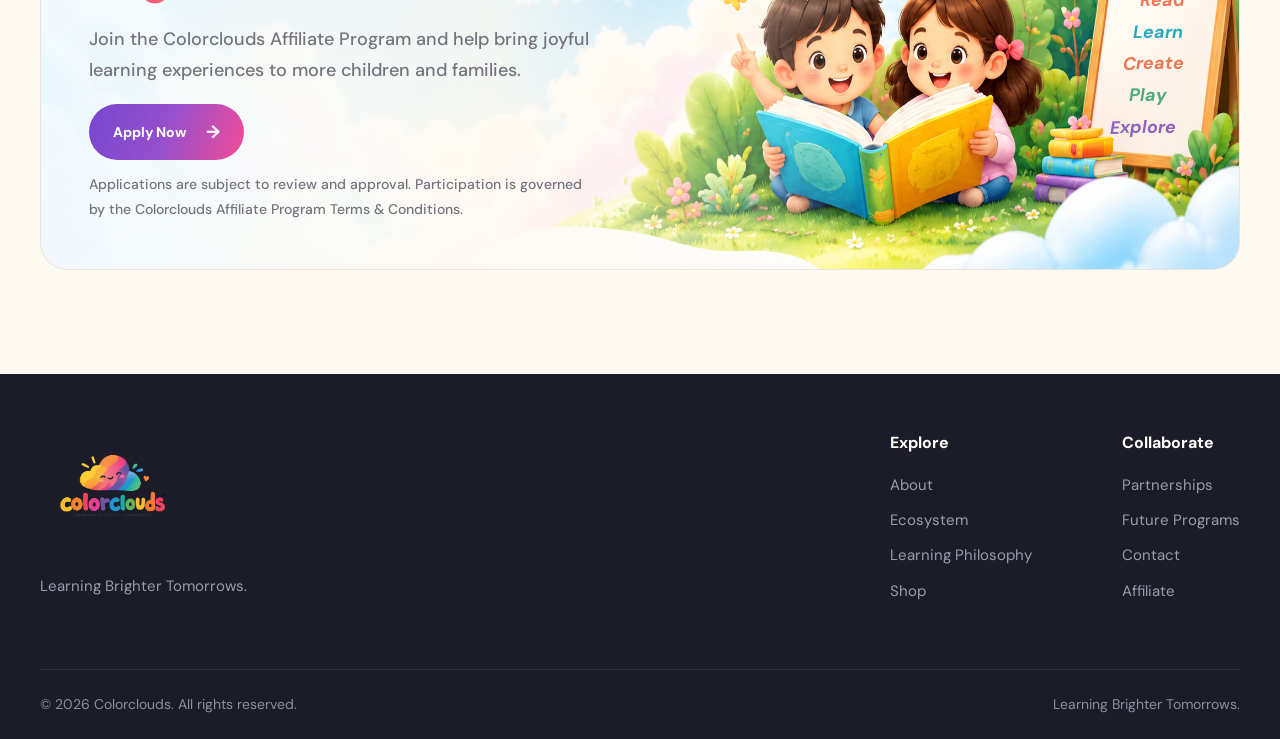
==== commit a60e2b71: "Update styles and footer links for improved layout and functionality" ====
--- a/affiliate-program/index.html
+++ b/affiliate-program/index.html
@@ -7,7 +7,7 @@
   <link rel="preconnect" href="https://fonts.googleapis.com">
   <link rel="preconnect" href="https://fonts.gstatic.com" crossorigin>
   <link href="https://fonts.googleapis.com/css2?family=Manrope:wght@400;500;600;700;800&family=DM+Sans:wght@400;500;600;700&display=swap" rel="stylesheet">
-  <link rel="stylesheet" href="../styles.css">
+  <link rel="stylesheet" href="../styles.css?v=20261006-1">
   <link rel="stylesheet" href="styles.css">
   <link rel="stylesheet" href="header.css">
   <link rel="stylesheet" href="home-theme.css">
@@ -141,12 +141,10 @@
           <img src="../assets/colorclouds-logo.png" alt="Colorclouds — Learning Brighter Tomorrows" />
         </a>
         <p>Learning Brighter Tomorrows.</p>
-        <a class="footer-shop" href="https://shop.colorclouds.in">Shop</a>
-        <a class="footer-shop" href="https://colorclouds.in/affiliate-program/">Affiliate</a>
       </div>
       <div class="footer-links">
-        <div><b>Explore</b><a href="/#about">About</a><a href="/#ecosystem">Ecosystem</a><a href="/#approach">Learning Philosophy</a></div>
-        <div><b>Collaborate</b><a href="/#partnerships">Partnerships</a><a href="/#future">Future Programs</a><a href="/#contact">Contact</a></div>
+        <div><b>Explore</b><a href="/#about">About</a><a href="/#ecosystem">Ecosystem</a><a href="/#approach">Learning Philosophy</a><a href="https://shop.colorclouds.in/">Shop</a></div>
+        <div><b>Collaborate</b><a href="/#partnerships">Partnerships</a><a href="/#future">Future Programs</a><a href="/#contact">Contact</a><a href="https://colorclouds.in/affiliate-program/">Affiliate</a></div>
       </div>
     </div>
     <div class="container footer-bottom">
--- a/styles.css
+++ b/styles.css
@@ -2467,4 +2467,10 @@
 }
 
 /* Keep the shop call to action compact at every screen size. */
-.shop-feature .shop-button { padding-block:10px; }
+.shop-feature .shop-button {
+  padding:10px 30px;
+  font-size:14px;
+  line-height:1.2;
+  gap:20px;
+}
+.shop-feature .shop-button span { font-size:26px; line-height:1; }
